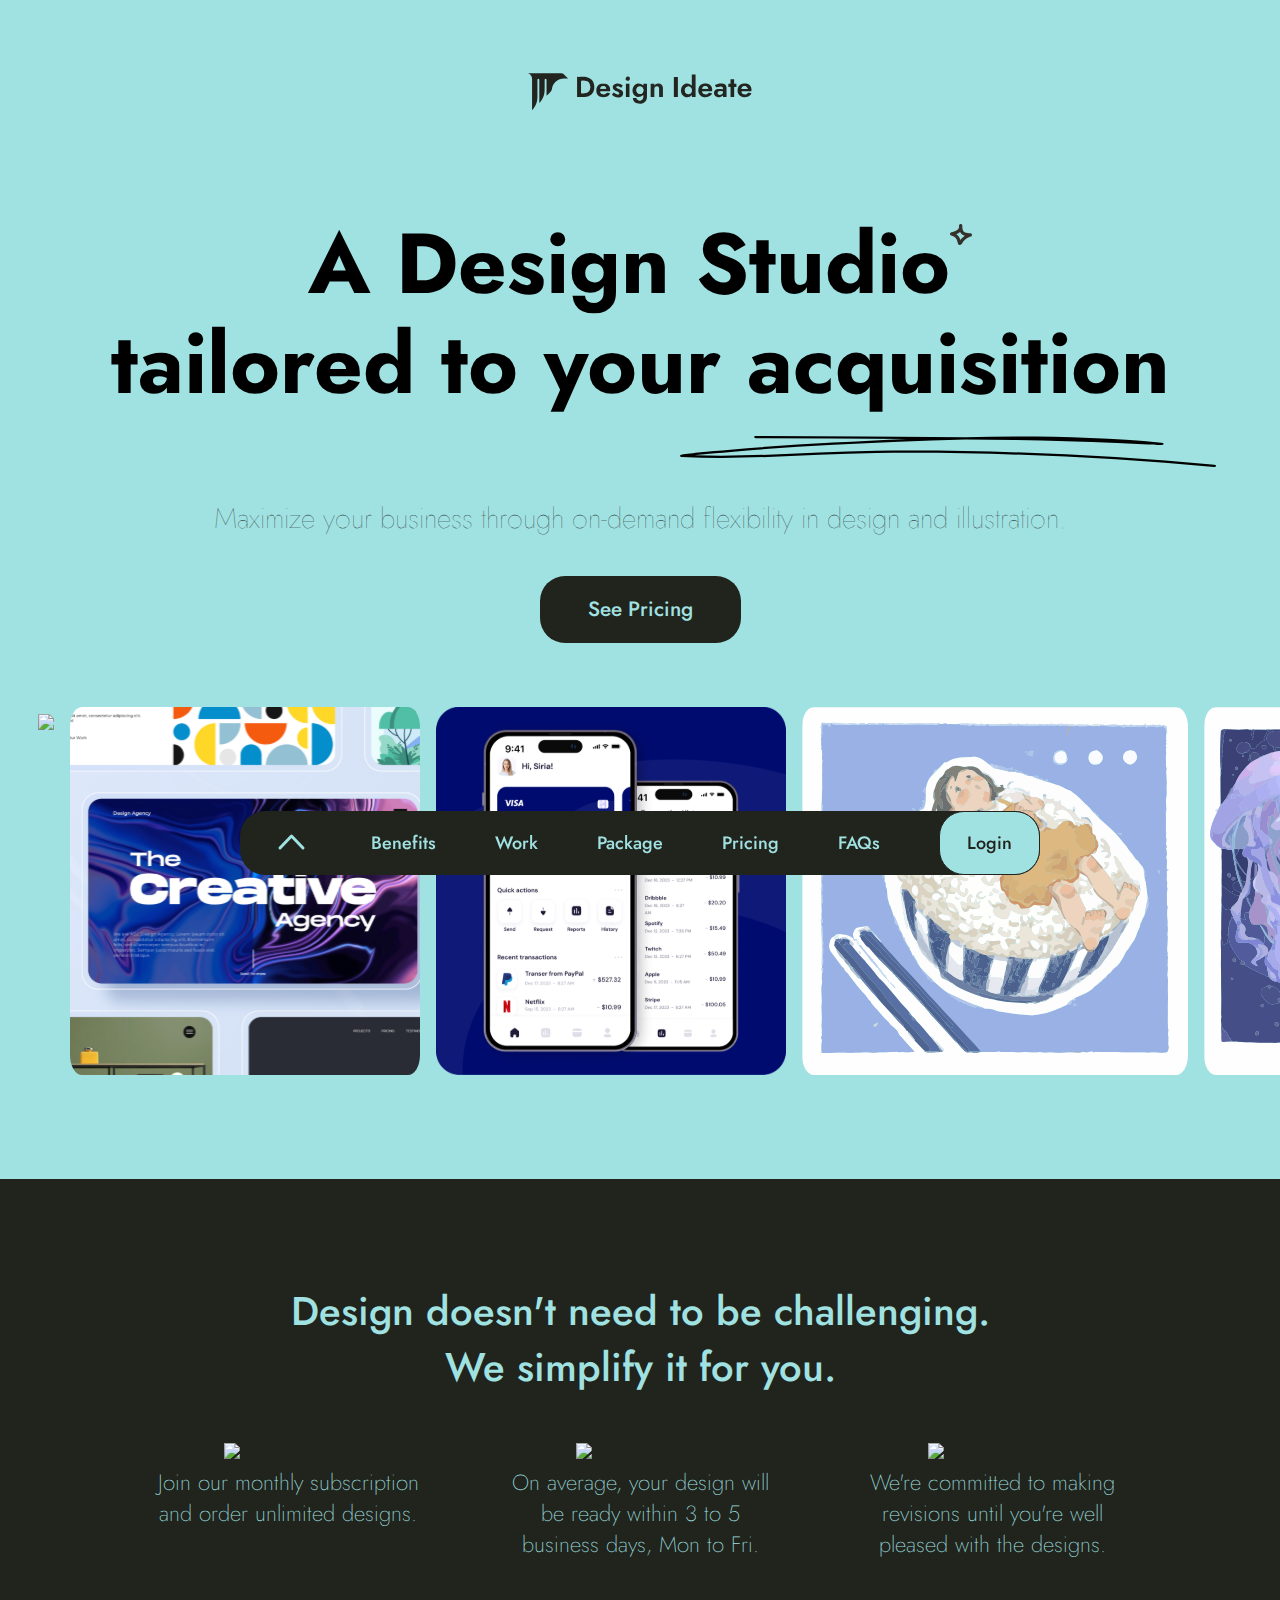
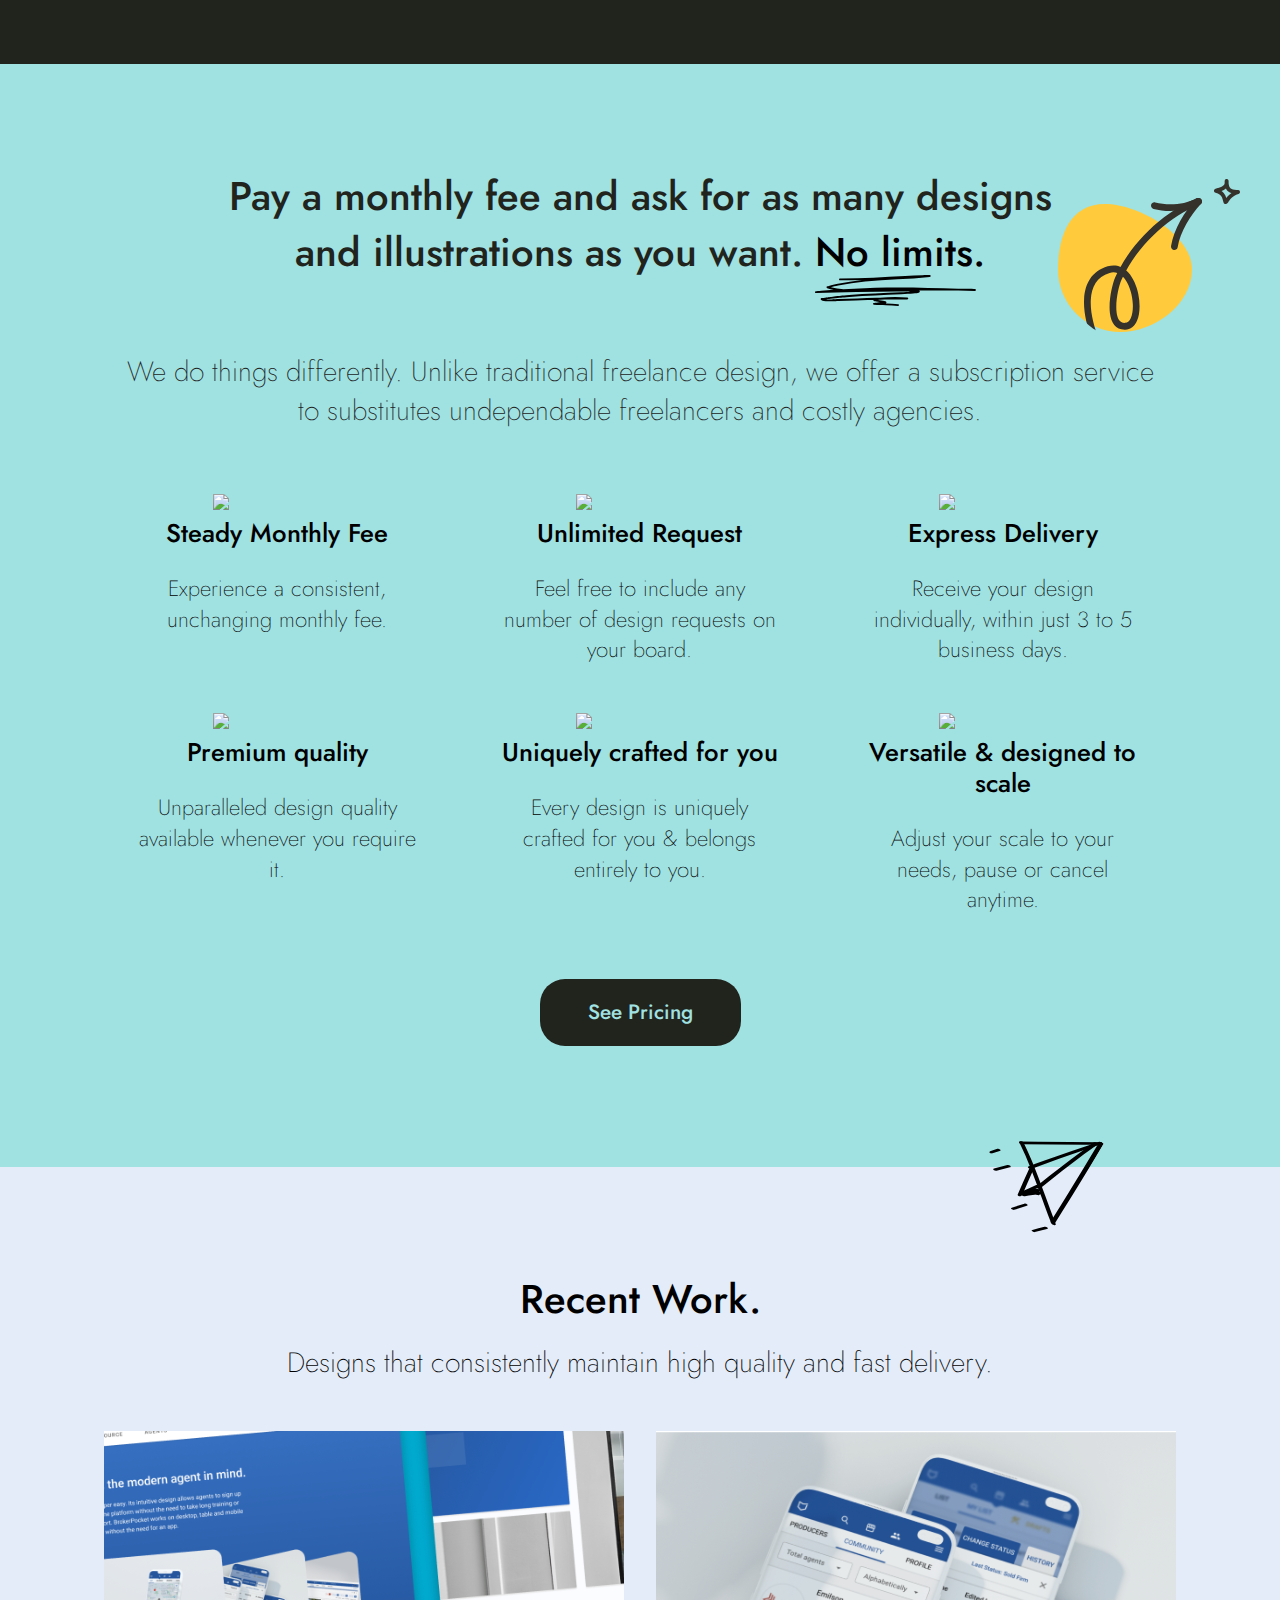
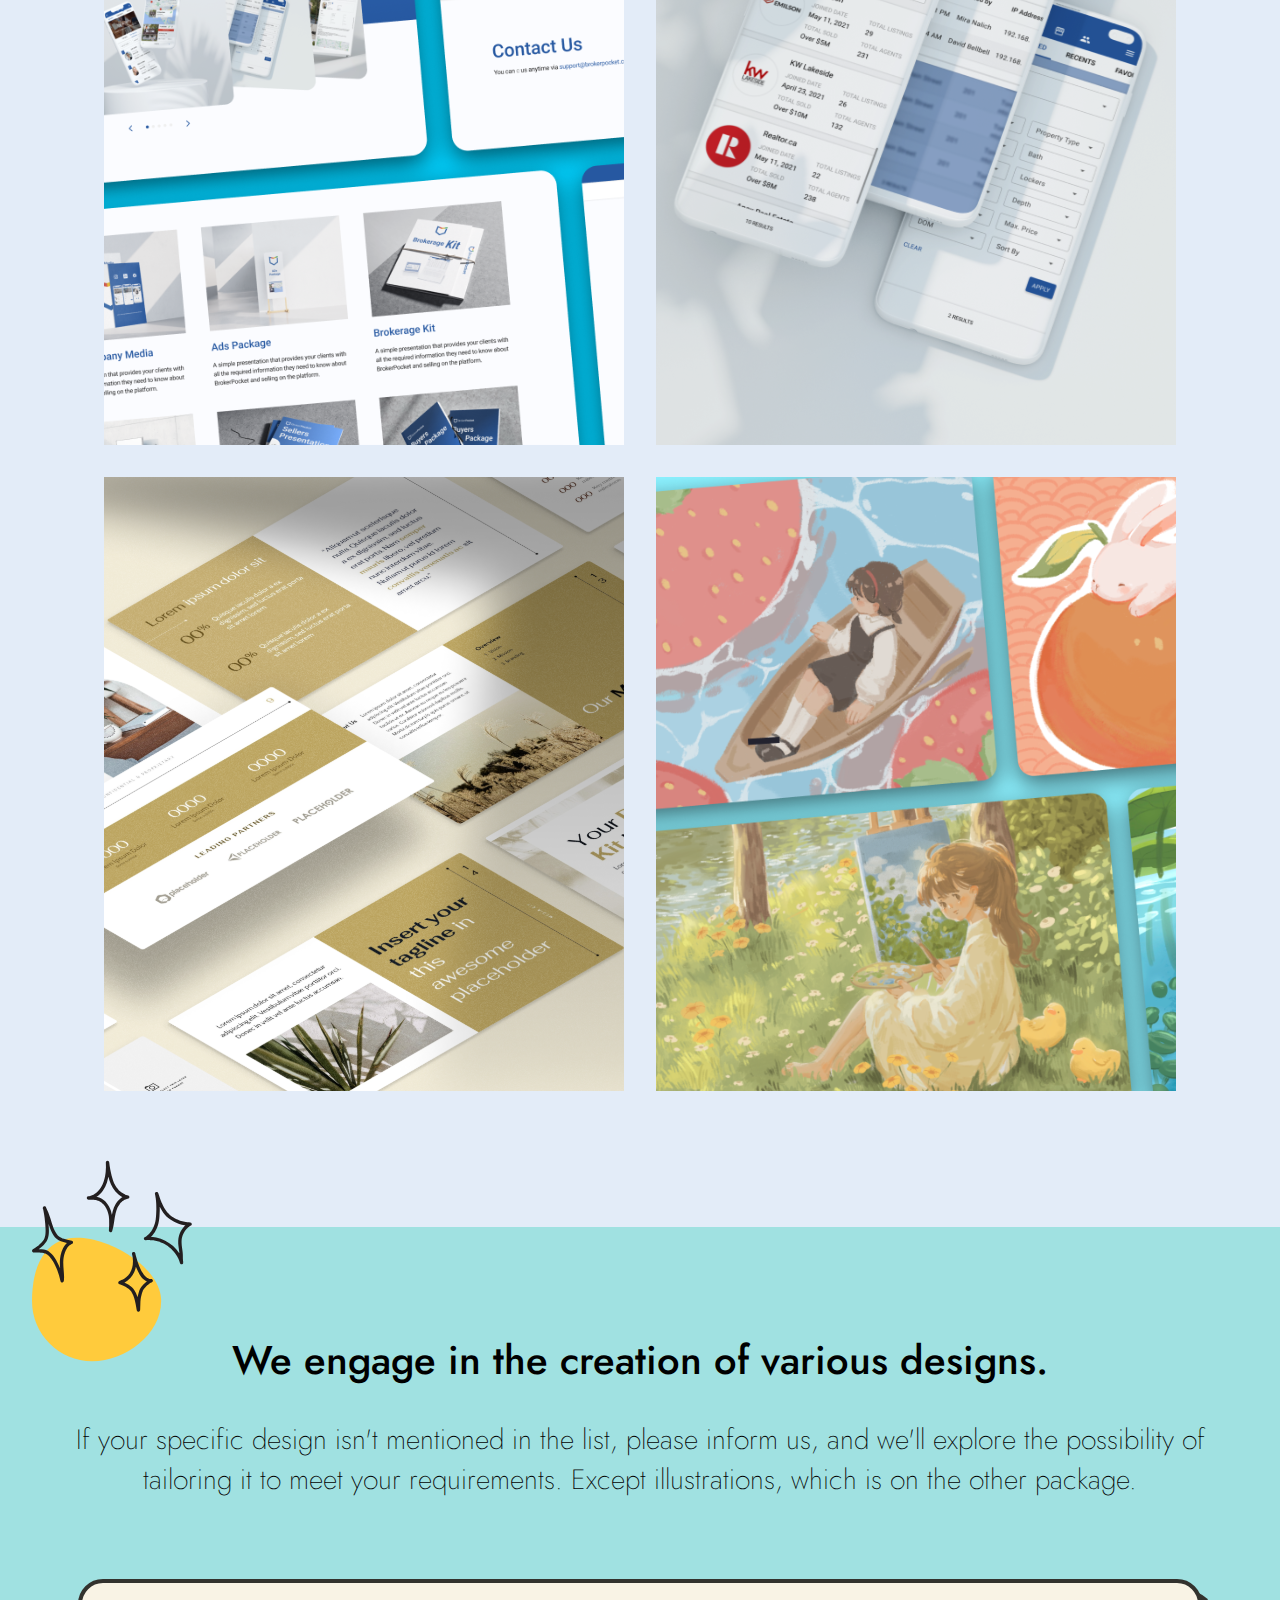
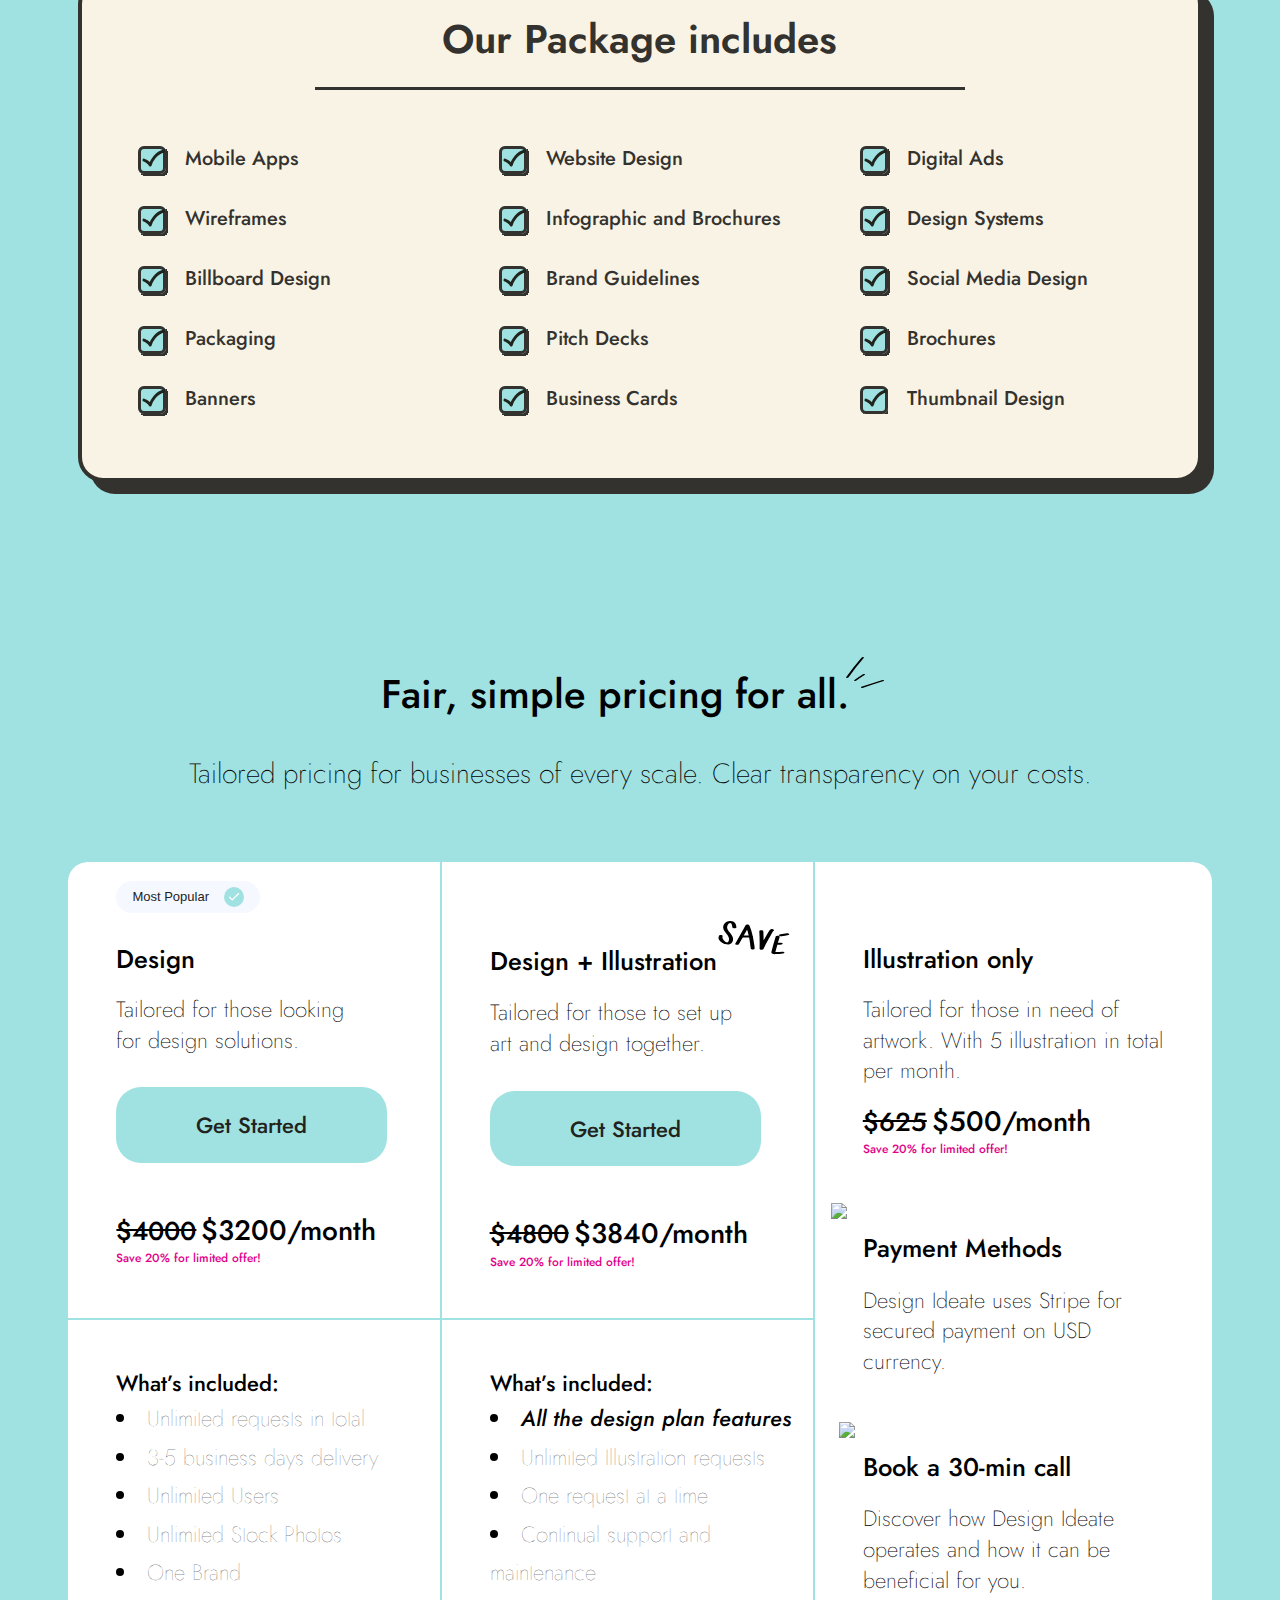
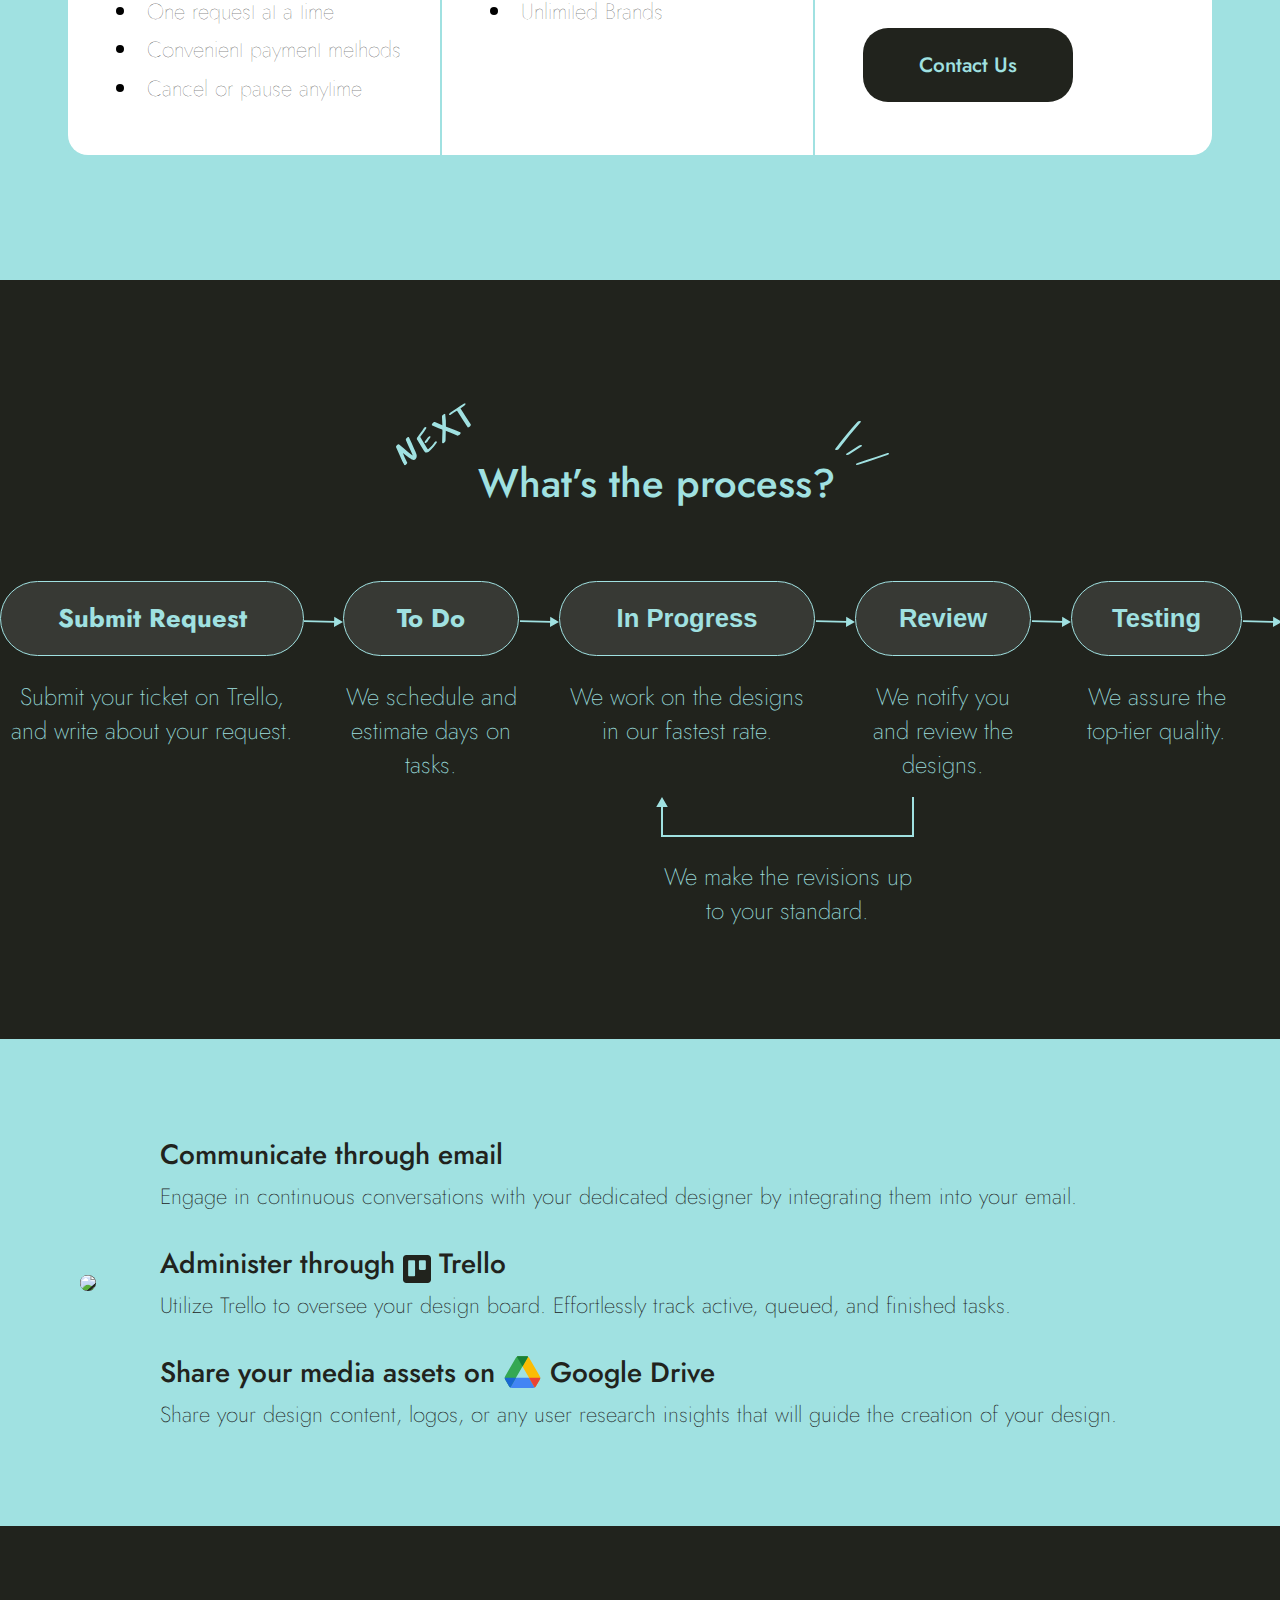
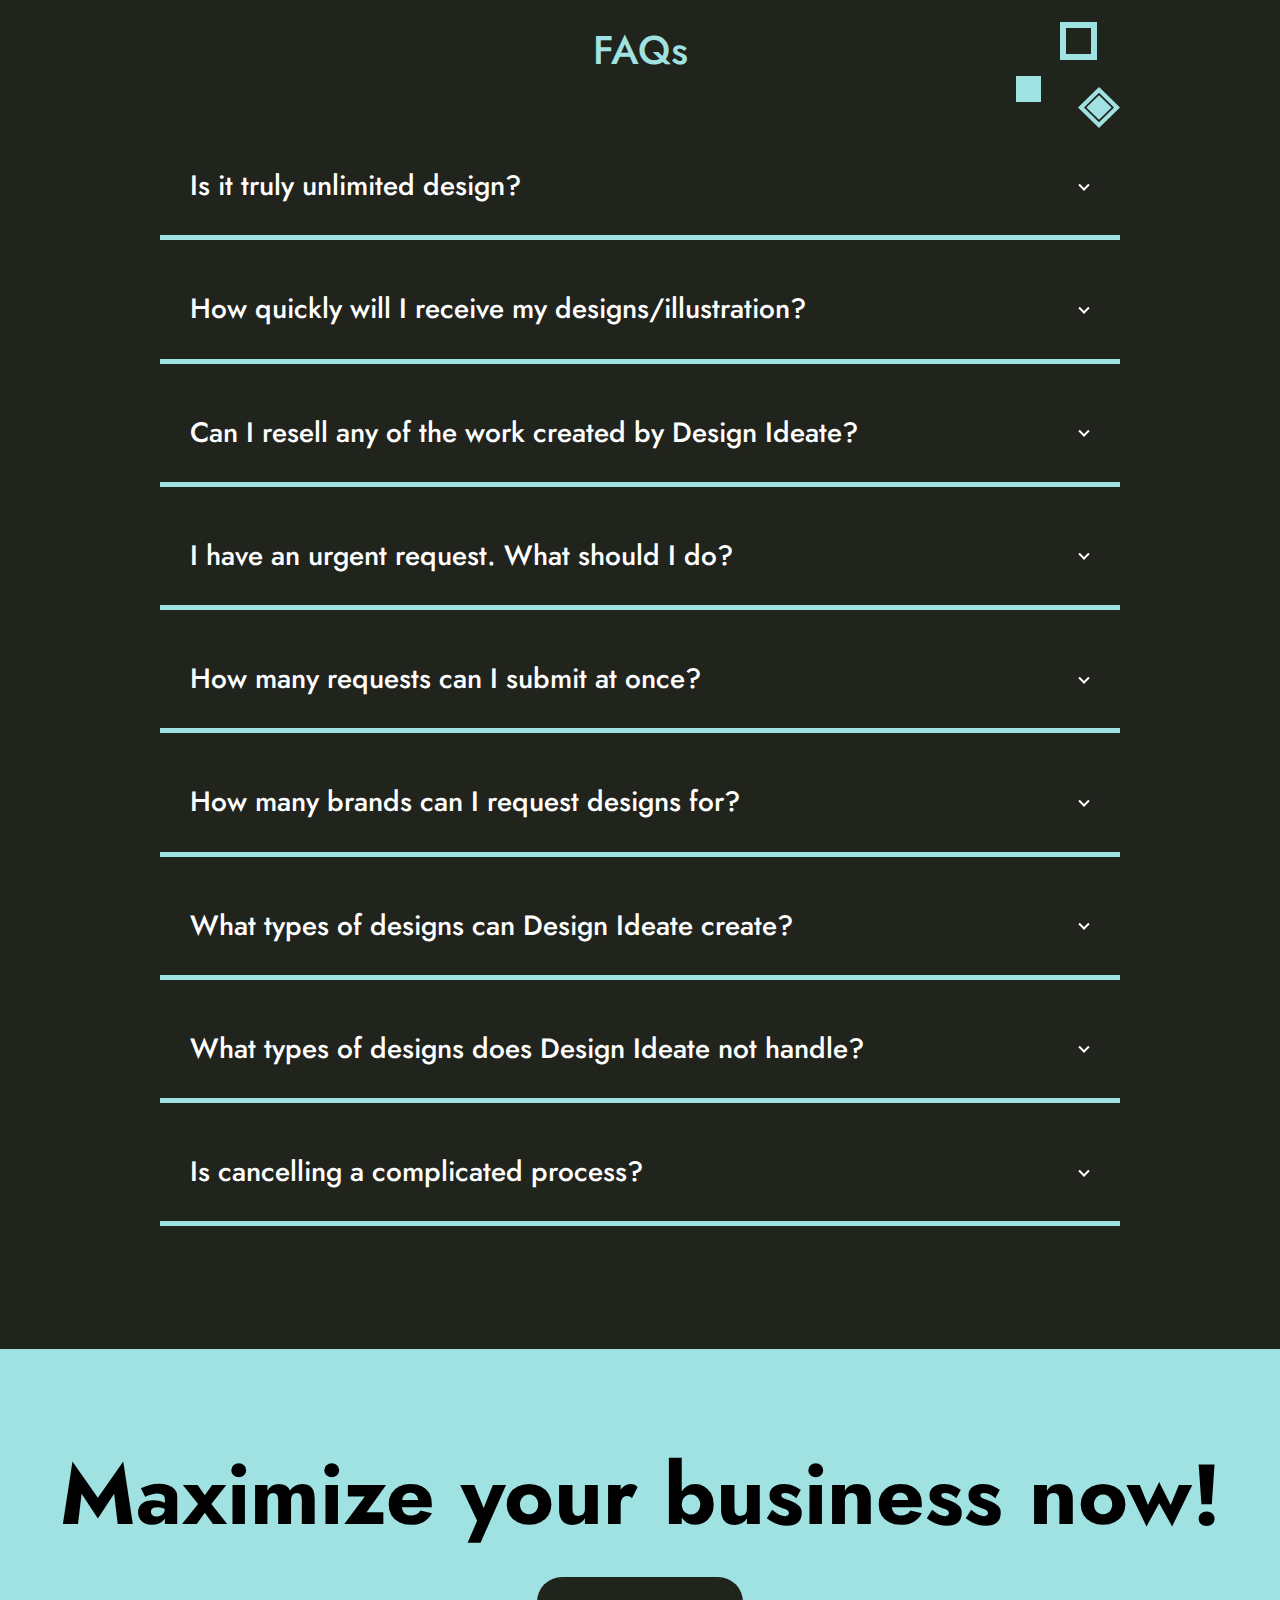
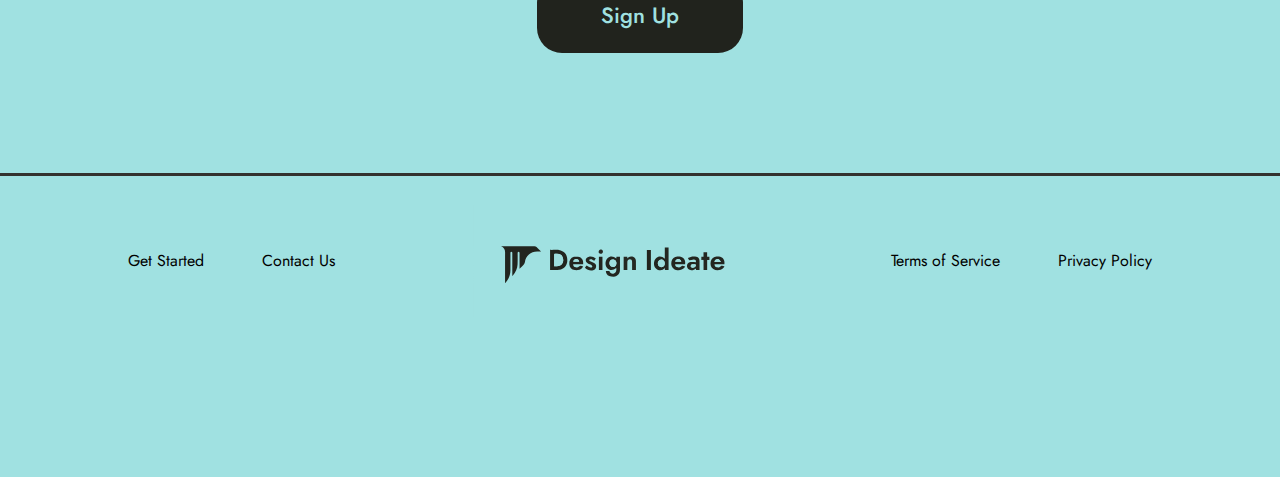
==== index.html @ 18b326af "desktop complete" ====
<!DOCTYPE html>
<html lang="en">

<head>
  <meta charset="UTF-8" />
  <meta http-equiv="X-UA-Compatible" content="IE=edge" />
  <meta name="viewport" content="width=device-width, initial-scale=1.0" />
  <script src="
https://cdn.jsdelivr.net/npm/@splidejs/splide@4.1.4/dist/js/splide.min.js
"></script>
  <script src="script.js"></script>
  <style>
    @import url('https://fonts.googleapis.com/css2?family=Jost:wght@400..700&display=swap');
  </style>
  <link href="
https://cdn.jsdelivr.net/npm/@splidejs/splide@4.1.4/dist/css/splide.min.css
" rel="stylesheet">
  <link rel="stylesheet" href="./style.css" />
  <title>Design Ideate</title>
</head>

<body>
  <div class="container">
    <div class="nav">
      <a href="#">
        <svg class="arrows" width="40" height="40" viewBox="0 0 40 40" fill="none" xmlns="http://www.w3.org/2000/svg">
          <path d="M8 25L19.5 13L31 25" stroke="#A0E1E1" stroke-width="3" stroke-linecap="round"
            stroke-linejoin="round" />
        </svg>
      </a>
      <a href="#difference" class="benefits2">Benefits</a>
      <a href="#work" class="work">Work</a>
      <a href="#package" class="package">Package</a>
      <a href="#pricing" class="pricing4">Pricing</a>
      <a href="#faq" class="fa-qs3">FAQs</a>
      <a class="login login-button">Login</a>
    </div>
    <header>
      <div class="header-title">
        <img alt="design ideate logo" class="black-transparent-logo-1" src="assets/logo.svg" />
        <button title="Expand menu" onclick="toggle('navbar')">
          <svg class="mobile-menu" xmlns="http://www.w3.org/2000/svg" width="16" height="12" viewBox="0 0 16 12"
            fill="none">
            <line x1="1" y1="1" x2="15" y2="1" stroke="black" stroke-width="2" stroke-linecap="round" />
            <line x1="1" y1="6" x2="15" y2="6" stroke="black" stroke-width="2" stroke-linecap="round" />
            <line x1="1" y1="11" x2="15" y2="11" stroke="black" stroke-width="2" stroke-linecap="round" />
          </svg></button>
      </div>
      <ul id="navbar" class="hidden">
        <a href="#difference" onclick="toggle('navbar')" class="benefits2">Benefits</a>
        <a href="#work" onclick="toggle('navbar')" class="work">Work</a>
        <a href="#package" onclick="toggle('navbar')" class="package">Package</a>
        <a href="#pricing" onclick="toggle('navbar')" class="pricing4">Pricing</a>
        <a href="#faq" onclick="toggle('navbar')" class="fa-qs3">FAQs</a>
        <a class="login login-button" onclick="toggle('navbar')">Login</a>
      </ul>
    </header>
    <div id="top" class="frame">
      <h1 class="a-design-studio"> A Design Studio<svg class="star" width="22" height="21" viewBox="0 0 22 21"
          fill="none" xmlns="http://www.w3.org/2000/svg">
          <path fill-rule="evenodd" clip-rule="evenodd"
            d="M9.03255 3.25904C9.00523 2.67943 9.0107 2.11517 9.03802 1.58546C9.13092 -0.00750512 10.6063 -0.00201676 10.721 0.000176652C10.9614 0.00566018 12.0325 0.0736487 12.2893 1.31567C12.3057 1.3897 12.344 1.92598 12.3549 2.13271C12.3768 2.57359 12.3877 3.0068 12.3276 3.44164C12.3822 4.17918 12.5024 4.9381 12.7319 5.65206C13.0652 6.70599 13.6062 7.67877 14.5843 8.19696C16.3329 9.12916 18.6334 9.09132 20.5568 9.32821C21.3601 9.42691 21.9721 10.0992 21.9994 10.9107C22.0212 11.7229 21.453 12.4313 20.6552 12.5788C18.2509 13.0252 15.4859 15.2192 13.7264 16.986C13.1854 17.5288 12.5789 18.8218 11.9013 19.6499C11.3549 20.3134 10.7483 20.7581 10.1746 20.9347C9.95054 21.0032 8.71017 21.2533 8.1528 19.9646C7.9998 19.6027 7.45884 17.7076 7.40966 17.4916C7.11459 16.2534 6.69387 15.1473 5.86875 14.1625C5.15292 13.3087 4.28406 12.563 3.24038 12.1495C2.81962 11.9828 2.38248 11.8561 1.94534 11.7256C1.79233 11.707 1.36067 11.6521 1.20766 11.6C0.896197 11.4958 0.666674 11.3325 0.502744 11.1696C0.191278 10.8614 0.0327936 10.4935 0.00547193 10.0745C-0.0163854 9.79816 0.0218729 9.47023 0.218589 9.10668C0.366126 8.8484 0.699439 8.45961 1.30051 8.20737C1.92891 7.94361 3.27863 7.69301 3.51906 7.62776C5.19115 7.17591 6.83047 6.48885 8.11458 5.29782C8.75391 4.70231 8.90141 4.06018 9.03255 3.25904ZM10.1036 7.92225C10.7484 9.26352 11.7101 10.3926 13.0488 11.1038C13.6007 11.3994 14.2018 11.6236 14.8247 11.798C13.5406 12.6951 12.3494 13.715 11.4041 14.6604C11.098 14.968 10.7648 15.4659 10.4096 16.0126C9.99428 14.5529 9.3823 13.2418 8.37686 12.042C7.78125 11.3346 7.1091 10.6881 6.36049 10.1491C7.71564 9.61061 8.99981 8.89009 10.1036 7.92225Z"
            fill="#35312B" />
        </svg><br /><span>tailored to your <span class="underline-text">acquisition <div class="underline-02">
              <div class="underline"> <svg class="group" width="536" height="31" viewBox="0 0 536 31" fill="none"
                  xmlns="http://www.w3.org/2000/svg">
                  <path fill-rule="evenodd" clip-rule="evenodd"
                    d="M227.645 2.96888C202.464 3.98629 177.578 5.23729 153.31 6.60496C118.956 8.5397 84.6161 10.5412 50.4827 13.7102C39.7382 14.7109 28.8271 15.3446 18.1499 16.5956C11.4474 17.3795 2.56 18.4968 1.39364 18.7303C0.783588 18.8637 0.517444 19.0641 0.431445 19.1308C-0.173232 19.5978 -0.0629009 20.0479 0.278406 20.3982C0.415466 20.5483 0.762051 20.9154 1.72416 20.9654C66.0672 24.3846 131.862 17.713 196.283 17.0125C308 15.8117 423.104 20.5818 533.934 30.9894C534.902 31.0728 535.842 30.6557 535.977 30.0386C536.138 29.4382 535.44 28.8544 534.472 28.771C423.453 18.3467 308.161 13.5599 196.229 14.7774C136.191 15.4279 74.9681 21.2823 14.847 19.2808C16.2283 19.114 17.5829 18.9472 18.8191 18.7971C29.4534 17.5462 40.3188 16.9291 51.0202 15.9284C85.081 12.7594 119.351 10.7579 153.66 8.83986C196.229 6.43811 240.652 4.36992 285.425 3.40255C301.443 3.55266 317.406 3.70283 333.37 3.8863C367.903 4.28659 402.599 5.45412 437.052 7.02193C447.425 7.50561 457.799 8.00594 468.172 8.43959C471.612 8.58969 480.481 9.02327 481.717 8.98991C483.249 8.95656 483.545 8.15605 483.571 8.02262C483.652 7.7224 483.598 7.3054 482.846 6.95515C482.765 6.90511 482.281 6.73821 481.206 6.63814C418.562 0.733836 351.671 -0.25006 285.479 1.16764C215.659 0.550524 145.57 0.28354 75.9276 0C74.9305 0 74.1162 0.500438 74.1081 1.11755C74.1028 1.73467 74.9062 2.23513 75.9033 2.25181C126.331 2.45195 177.013 2.65198 227.645 2.96888Z"
                    fill="black" />
                </svg> </div>
            </div></span></span> </h1>
      <div class="maximize-your-business-through-on-demand-flexibility-in-design">Maximize your business through
        on-demand flexibility in design and illustration.</div>
      <div class="rectangle-1 button-shape" id="see-pricing">
        <a href="#pricing" class="see-pricing button">See Pricing</a>
      </div>
      <section id="top-slider" class="splide" aria-label="Splide Basic HTML Example">
        <div class="splide__track">
          <ul class="splide__list" id="top-slider">
            <li class="splide__slide"><img src="assets/1.svg" /></li>
            <li class="splide__slide"><img src="assets/2.svg" /></li>
            <li class="splide__slide"><img src="assets/3.svg" /></li>
            <li class="splide__slide"><img src="assets/4.svg" /></li>
            <li class="splide__slide"><img src="assets/5.svg" /> </li>
          </ul>
        </div>
      </section>
    </div>
    <div id="benefits" class="frame">
      <h2 class="design-doesn-t-need-to-be-challenging-we-simplify-it-for-you"> Design doesn&#039;t need to be
        challenging.<br />We simplify it for you. </h2>
      <div class="intro-grid">
        <div class="join-our-monthly-subscription-and-order-unlimited-designs"> <img
            class="wired-outline-177-envelope-mail-send-1"
            src="assets/wired-outline-177-envelope-mail-send-1.gif" />Join our
          monthly subscription and order unlimited designs. </div>
        <div class="on-average-your-design-will-be-ready-within-3-to-5-business-days-mon-to-fri"> <img
            class="wired-outline-981-consultation-1" src="assets/wired-outline-981-consultation-1.gif" />On average,
          your
          design will be ready within 3 to 5 business days, Mon to Fri. </div>
        <div class="we-re-committed-to-making-revisions-until-you-re-well-pleased-with-the-designs"> <img
            class="wired-outline-212-arrow-1-rounded-1" src="assets/wired-outline-212-arrow-1-rounded-1.gif" />
          We&#039;re
          committed to making revisions until you&#039;re well pleased with the designs. </div>
      </div>
    </div>
    <div id="difference" class="frame">
      <div class="frame3-title">
        <h2 class="pay-a-monthly-fee-and-ask-for-as-many-designs-as-you-want-no-limits">Pay a monthly fee and ask for as
          many designs and illustrations as you want. <span class="underline-text"> No limits. <div
              class="underline-09"> <svg class="group11" width="161" height="31" viewBox="0 0 161 31" fill="none"
                xmlns="http://www.w3.org/2000/svg">
                <path fill-rule="evenodd" clip-rule="evenodd"
                  d="M46.9557 4.94313C38.866 5.89818 30.8561 7.1352 22.8576 8.75578C19.0996 9.51531 17.2643 9.944 13.8445 10.8765C13.4987 10.9705 12.7274 11.0908 12.355 11.2073C12.07 11.2976 11.8876 11.4254 11.7926 11.5157C11.4393 11.8578 11.4241 12.2301 11.5571 12.5685C11.6179 12.7302 11.766 13.031 12.2524 13.1851C14.3575 13.8657 16.4967 14.4109 18.655 14.8433C14.4601 15.0952 10.4133 15.3245 6.14996 15.6818C4.06009 15.8585 1.189 16.1368 0.840556 16.1894C-0.035291 16.3172 -0.00413583 17.1896 0.00156382 17.2385C0.00954334 17.3024 0.120878 18.0807 0.976206 18.0657C27.9607 17.6558 54.9011 16.6294 81.9022 16.5993C82.0086 16.5993 89.2472 16.6218 95.3686 16.776C92.8266 16.9489 89.7032 17.1256 85.9908 17.3212C68.7094 18.2311 51.3976 18.6786 34.1429 20.0811C25.7758 20.7616 25.9772 20.7616 17.7317 21.7091C13.0732 22.243 13.2783 22.1528 8.51837 22.9274C8.0985 22.995 7.23519 22.9237 6.78187 22.9913C6.45319 23.044 6.21532 23.1643 6.07359 23.2771C5.83915 23.4689 5.72174 23.7019 5.69021 23.9651C5.66323 24.1907 5.68983 24.5029 5.98203 24.8375C6.29171 25.1947 6.80201 25.5105 7.49737 25.7399C8.29988 26.0031 9.39117 26.1723 10.6375 26.2626C15.163 26.5935 21.881 25.9279 23.4351 25.9129C35.0434 25.7888 46.6327 25.0518 58.241 24.7661C58.2372 24.83 58.2372 24.8902 58.2448 24.9503C58.2714 25.1947 58.3817 25.4767 58.6856 25.7211C59.001 25.9693 59.9281 26.2738 61.1707 26.5069C62.3258 26.725 63.7925 26.9356 65.168 27.1349C63.4695 27.2853 61.7026 27.4695 60.5703 27.6651C60.0801 27.7515 58.8034 27.8831 58.6286 27.9508C58.0511 28.1764 58.0093 28.6426 58.0131 28.8494C58.0131 28.966 58.0586 29.7105 58.982 29.8007C66.9311 30.5828 75.0246 30.0302 82.932 30.9927C83.4525 31.0567 83.9275 30.6919 83.9921 30.1767C84.0567 29.6616 83.6881 29.1916 83.1675 29.1277C79.0714 28.6276 74.9258 28.5337 70.7727 28.4509C71.2249 28.2178 71.3769 27.8605 71.4111 27.6199C71.4491 27.3304 71.4034 26.9356 70.9475 26.5934C70.7233 26.4242 70.1913 26.1873 69.2376 25.9392C67.9798 25.612 65.2402 25.2699 62.9604 24.9089C63.7089 24.8149 64.4575 24.7285 65.2098 24.6495C70.8525 24.5931 77.5553 24.5781 82.7344 24.5593C86.9331 24.548 91.2421 24.4991 92.1692 24.4314C92.4922 24.4088 92.6746 24.3262 92.724 24.3036C92.9254 24.1983 93.0317 24.0629 93.0963 23.9576C93.2901 23.6418 93.2939 23.326 93.1154 23.0064C93.085 22.9538 92.8836 22.5664 92.2414 22.5063C83.2549 21.7016 74.0899 21.8219 65.0996 22.7732C63.7887 22.7845 62.5386 22.8033 61.3797 22.8221C48.7188 23.0326 36.077 23.8975 23.4161 24.0329C21.9228 24.0479 15.6076 24.6796 11.1505 24.4127C13.6507 24.0254 14.2625 23.999 17.9521 23.5778C26.1634 22.6341 25.962 22.6304 34.2987 21.9536C51.5344 20.5548 68.831 20.1074 86.0896 19.1974C96.2122 18.6635 102.052 18.2386 103.686 17.716C104.427 17.4791 104.701 17.0542 104.773 16.7948C104.864 16.4865 104.83 16.1593 104.579 15.836C104.511 15.7495 104.393 15.6254 104.188 15.5276C105.442 15.5201 106.696 15.5163 107.95 15.5126C119.03 15.4825 130.118 15.396 141.194 15.4937C141.87 15.4975 142.547 15.5051 143.227 15.5163C148.733 15.663 154.246 15.7983 159.756 15.8999L159.79 15.9036C162.001 15.9262 160.66 14.0462 159.851 14.0236C159.767 14.0198 159.19 14.0085 158.969 14.001C157.396 13.9559 155.823 13.8807 154.25 13.8431C150.587 13.7566 146.913 13.6777 143.246 13.6363C115.587 12.8918 87.9173 11.8165 60.2511 12.7339C49.6308 13.0874 39.0142 13.6138 28.4052 14.2492C24.1647 13.9334 19.9659 13.3431 15.8698 12.279C18.3548 11.6247 20.1293 11.2262 23.2414 10.5983C32.148 8.79343 41.0737 7.46982 50.1095 6.47341C71.5896 4.11586 93.275 4.4355 114.728 1.90875C115.112 1.86363 115.283 1.75836 115.314 1.7358C115.754 1.4538 115.773 1.0815 115.743 0.833339C115.732 0.728058 115.614 0.0512643 114.827 0.00238369C114.55 -0.0164165 112.566 0.0813556 111.799 0.107676C110.324 0.160317 108.846 0.235495 107.372 0.273096C101.596 0.423498 95.9462 0.679217 90.1705 0.968741C68.5194 2.04787 46.7239 3.5068 25.0272 3.43912C24.5029 3.43912 24.0773 3.86024 24.0735 4.37913C24.0735 4.89425 24.499 5.31914 25.0196 5.31914C32.3266 5.3417 39.6412 5.19506 46.9557 4.94313Z"
                  fill="black" />
              </svg> </div> </span> </h2>
        <div class="round-star"> <svg width="182" height="171" viewBox="0 0 182 171" fill="none"
            xmlns="http://www.w3.org/2000/svg">
            <path
              d="M134 101.553C134 136.041 96.9051 164 62.4274 164C27.9497 164 0 136.041 0 101.553C0 67.0643 12.3508 36 46.8285 36C81.3062 36 134 67.0643 134 101.553Z"
              fill="#FFCB3C" />
            <mask id="mask0_179_3042" style="mask-type:alpha" maskUnits="userSpaceOnUse" x="8" y="0" width="153"
              height="171">
              <path
                d="M130.655 108.706C130.655 143.11 103.198 171 69.3276 171C35.4573 171 8 143.11 8 108.706C8 74.3013 115.804 2.71298e-06 149.674 2.71298e-06C183.544 2.71298e-06 130.655 74.3013 130.655 108.706Z"
                fill="#FFCB3C" />
            </mask>
            <g mask="url(#mask0_179_3042)">
              <path fill-rule="evenodd" clip-rule="evenodd"
                d="M62.5135 98.8766C58.7211 97.2651 54.4365 96.9442 49.7137 98.3441C33.5868 103.124 26.983 115.853 26.0998 131.016C24.8626 152.328 35.36 178.564 44.7617 191.6C45.8607 193.123 47.9709 193.454 49.4744 192.344C50.9745 191.231 51.3048 189.094 50.2059 187.571C41.4884 175.484 31.6822 151.181 32.8317 131.419C33.5396 119.195 38.6097 108.751 51.6083 104.896C54.4197 104.063 56.9782 104.179 59.2806 104.999C58.5322 106.518 57.8175 108.041 57.14 109.564C54.433 115.662 50.3879 132.593 51.8981 145.042C53.0948 154.892 57.6894 161.956 67.1687 161.697C72.596 161.55 76.6009 158.228 79.0044 152.782C81.9675 146.066 82.3721 135.792 80.2888 125.942C78.5595 117.751 75.1277 109.891 70.3139 104.606C69.6397 103.865 68.9385 103.172 68.2138 102.53C84.017 74.1535 112.539 47.8221 141.823 36.606C143.563 35.9402 144.439 33.9701 143.782 32.2049C143.124 30.4431 141.176 29.5554 139.436 30.2212C108.892 41.9187 79.1191 69.2982 62.5135 98.8766ZM64.944 108.802C64.3709 109.987 63.8179 111.175 63.2921 112.363C60.8616 117.836 57.2345 133.034 58.5896 144.209C59.3076 150.122 61.2999 155.025 66.9901 154.872C69.7813 154.797 71.6151 152.796 72.8489 149.996C74.4872 146.285 75.0705 141.252 74.8109 135.895C74.403 127.584 71.9253 118.489 67.5633 112.056C66.7576 110.868 65.8845 109.772 64.944 108.802Z"
                fill="#35312B" />
              <path fill-rule="evenodd" clip-rule="evenodd"
                d="M119.668 79.1709C122.288 63.674 132.306 47.1857 143.07 35.7598C144.35 34.4005 144.303 32.2441 142.963 30.9428C141.623 29.6449 139.494 29.6926 138.214 31.0518C126.583 43.401 115.876 61.2757 113.048 78.0194C112.736 79.8726 113.966 81.6339 115.793 81.9507C117.62 82.2675 119.356 81.0241 119.668 79.1709Z"
                fill="#35312B" />
              <path fill-rule="evenodd" clip-rule="evenodd"
                d="M137.94 30.4445C126.793 36.8198 109.695 37.6535 97.2321 34.4201C95.4222 33.9524 93.5751 35.0438 93.1083 36.8537C92.6414 38.6636 93.7274 40.5142 95.5373 40.9853C109.55 44.6152 128.762 43.5002 141.295 36.3318C142.916 35.4065 143.481 33.3322 142.554 31.7087C141.627 30.0852 139.56 29.5192 137.94 30.4445Z"
                fill="#35312B" />
            </g>
            <path fill-rule="evenodd" clip-rule="evenodd"
              d="M166.675 14.8798C166.643 14.1898 166.649 13.5181 166.681 12.8875C166.791 10.9911 168.535 10.9976 168.67 11.0002C168.954 11.0067 170.22 11.0877 170.524 12.5663C170.543 12.6544 170.588 13.2928 170.601 13.5389C170.627 14.0638 170.64 14.5795 170.569 15.0972C170.634 15.9752 170.776 16.8787 171.047 17.7286C171.441 18.9833 172.08 20.1414 173.236 20.7583C175.303 21.868 178.021 21.823 180.294 22.105C181.244 22.2225 181.967 23.0228 181.999 23.989C182.025 24.9558 181.354 25.7992 180.411 25.9748C177.569 26.5062 174.302 29.1181 172.222 31.2214C171.583 31.8677 170.866 33.407 170.065 34.3927C169.419 35.1826 168.703 35.712 168.025 35.9222C167.76 36.0038 166.294 36.3015 165.635 34.7674C165.454 34.3366 164.815 32.0805 164.757 31.8233C164.408 30.3493 163.911 29.0325 162.936 27.8601C162.09 26.8437 161.063 25.9559 159.83 25.4637C159.332 25.2652 158.816 25.1144 158.299 24.9591C158.118 24.9369 157.608 24.8716 157.427 24.8096C157.059 24.6855 156.788 24.491 156.594 24.2971C156.226 23.9303 156.039 23.4922 156.006 22.9935C155.981 22.6645 156.026 22.2741 156.258 21.8413C156.433 21.5338 156.827 21.071 157.537 20.7707C158.28 20.4567 159.875 20.1583 160.159 20.0807C162.135 19.5428 164.072 18.7248 165.59 17.3069C166.346 16.598 166.52 15.8335 166.675 14.8798ZM167.941 20.4312C168.703 22.028 169.839 23.3721 171.421 24.2188C172.074 24.5707 172.784 24.8377 173.52 25.0452C172.003 26.1132 170.595 27.3274 169.478 28.4528C169.116 28.8191 168.722 29.4118 168.302 30.0627C167.811 28.3249 167.088 26.7641 165.9 25.3357C165.196 24.4936 164.402 23.724 163.517 23.0823C165.118 22.4412 166.636 21.5834 167.941 20.4312Z"
              fill="#35312B" />
          </svg>
        </div>
      </div>
      <div
        class="we-do-things-differently-unlike-traditional-freelance-design-we-offer-a-subscription-service-to-substitutes-undependable-freelancers-and-costly-agencies">
        We do things differently. Unlike traditional freelance design, we offer a subscription service to substitutes
        undependable freelancers and costly agencies. </div>
      <div class="intro-grid" id="benefits-grid">
        <div class="steady-monthly-fee"> <img class="wired-outline-453-savings-pig-1"
            src="assets/wired-outline-453-savings-pig.gif" />
          <h3>Steady Monthly Fee</h3>
          <div class="experience-a-consistent-unchanging-monthly-fee"> Experience a consistent, unchanging monthly fee.
          </div>
        </div>
        <div class="unlimited-request"> <img class="wired-outline-955-demand-1-1"
            src="assets/wired-outline-955-demand.gif" />
          <h3>Unlimited Request</h3>
          <div class="feel-free-to-include-any-number-of-design-requests-on-your-board"> Feel free to include any number
            of
            design requests on your board. </div>
        </div>
        <div class="express-delivery"> <img class="wired-outline-45-clock-time-1-1"
            src="assets/wired-outline-45-clock-time.gif" />
          <h3>Express Delivery</h3>
          <div class="receive-your-design-individually-typically-within-just-3-to-5-days"> Receive your design
            individually, within just 3 to 5 business days.</div>
        </div>
        <div class="premium-quality"> <img class="wired-outline-35-edit-1-1" src="assets/wired-outline-35-edit.gif" />
          <h3>Premium quality</h3>
          <div class="unparalleled-design-quality-available-whenever-you-require-it"> Unparalleled design quality
            available
            whenever you require it. </div>
        </div>
        <div class="uniquely-crafted-for-you"> <img class="wired-outline-1865-shooting-stars-1"
            src="assets/wired-outline-1865-shooting-stars.gif" />
          <h3>Uniquely crafted for you</h3>
          <div class="every-design-is-uniquely-crafted-for-you-belongs-entirely-to-you"> Every design is uniquely
            crafted
            for you &amp; belongs entirely to you. </div>
        </div>
        <div class="versatile-designed-to-scale"> <img class="wired-outline-751-share-1"
            src="assets/wired-outline-751-share.gif" />
          <h3>Versatile &amp; designed to scale</h3>
          <div class="adjust-your-scale-to-your-needs-pause-or-cancel-anytime"> Adjust your scale to your needs, pause
            or
            cancel anytime. </div>
        </div>
      </div>
      <div class="rectangle-17 button-shape">
        <a href="#pricing" class="see-pricing button">See Pricing</a>
      </div>
    </div>
    <div class="deco right">
      <svg xmlns="http://www.w3.org/2000/svg" width="139" height="145" viewBox="0 0 139 145" fill="none"
        id="paperplane">
        <g clip-path="url(#clip0_282_1987)">
          <path
            d="M56.8184 48.1938C77.5178 48.3697 98.2171 48.5457 118.917 48.7217C124.788 48.7679 130.667 48.8454 136.543 48.815C137.348 48.8174 138.262 48.3801 137.777 47.4791C137.292 46.5781 135.706 46.2568 134.778 46.2368C114.074 45.7939 93.3471 45.8265 72.6477 45.6505L54.989 45.4989C54.1483 45.4892 53.1961 45.9703 53.705 46.8984C54.2138 47.8265 55.8697 48.1879 56.844 48.1953L56.8184 48.1938Z"
            fill="black" />
          <path
            d="M133.529 46.5661C121.268 67.1642 108.802 87.644 96.1274 107.99C92.5112 113.804 88.8643 119.6 85.2173 125.397C84.2503 126.93 88.6598 128.443 89.4446 127.202C102.242 106.927 114.825 86.5284 127.209 66.0012C130.743 60.1398 134.263 54.2565 137.767 48.3773C138.698 46.8107 134.277 45.3172 133.539 46.572L133.529 46.5661Z"
            fill="black" />
          <path
            d="M53.894 46.5221C63.9236 66.9306 71.325 88.44 79.1136 109.739C81.2983 115.711 83.5242 121.68 85.8399 127.609C86.2083 128.558 87.4224 129.009 88.3676 129.121C88.8374 129.181 90.6453 129.133 90.2769 128.184C81.9502 106.85 74.8849 85.035 65.9802 63.9207C63.488 58.0215 60.8534 52.1848 58.0238 46.4328C57.3865 45.1438 52.958 44.6001 53.8997 46.5122L53.894 46.5221Z"
            fill="black" />
          <path
            d="M133.065 45.9034C114.722 51.9311 96.4725 58.2515 78.3283 64.8448C73.157 66.7227 67.994 68.6319 62.835 70.5567C61.8305 70.9308 62.7007 71.9501 63.2158 72.2872C64.0938 72.8605 65.3427 73.0646 66.3316 72.6947C84.4248 65.9395 102.613 59.4514 120.906 53.2617C126.116 51.4989 131.34 49.7574 136.568 48.0315C137.606 47.69 136.672 46.621 136.187 46.301C135.279 45.7107 134.088 45.5662 133.071 45.8935L133.065 45.9034Z"
            fill="black" />
          <path
            d="M127.792 46.6563C112.68 57.6484 97.7796 68.9611 83.1485 80.5876C78.9954 83.8818 74.8664 87.2031 70.7516 90.5458C69.9592 91.1844 71.4856 92.1185 71.9355 92.3255C72.7914 92.7008 74.0771 92.928 74.8696 92.2894C89.372 80.4961 104.114 68.9994 119.103 57.8306C123.356 54.6605 127.618 51.5216 131.91 48.3999C132.737 47.7941 131.137 46.8043 130.726 46.6203C129.825 46.2319 128.629 46.0563 127.792 46.6563Z"
            fill="black" />
          <path
            d="M70.1722 89.2018C65.1644 91.6541 60.0506 93.8342 54.9659 96.1233C54.0627 96.5255 54.7846 97.4173 55.3258 97.7561C56.1672 98.2815 57.3384 98.509 58.2852 98.1453C63.4857 96.1341 68.5528 93.716 73.5606 91.2637C74.4612 90.8205 73.7632 89.9557 73.1924 89.5997C72.3946 89.1128 71.0728 88.7586 70.1722 89.2018Z"
            fill="black" />
          <path
            d="M63.801 72.4972C59.9235 81.1772 55.7903 89.8036 52.22 98.6207C51.6648 99.9923 55.5337 101.017 56.2196 99.6137C60.3914 91.0499 64.0469 82.2148 67.9209 73.5194C68.517 72.1848 64.4773 70.9806 63.801 72.4972Z"
            fill="black" />
          <path
            d="M59.3834 100.23C61.9583 99.6893 64.5538 99.2521 67.1699 98.9184C69.786 98.5846 72.3277 98.4956 75.0129 98.2279C75.8131 98.1405 76.0651 97.449 75.5514 96.8777C74.9009 96.1491 73.7539 95.8399 72.8188 95.8363C70.0605 95.8133 67.2528 96.1542 64.5281 96.4906C61.8033 96.8271 59.2436 97.2719 56.6373 97.8205C56.3188 97.8852 55.8708 98.0581 55.7856 98.4144C55.7004 98.7707 55.9914 99.1479 56.2386 99.3691C57.0046 100.06 58.3751 100.446 59.3934 100.236L59.3834 100.23Z"
            fill="black" />
          <path
            d="M65.9394 96.0274C67.7092 95.6022 69.4831 95.1921 71.2584 94.7574C71.5454 94.6819 71.9298 94.5484 72.0179 94.2185C72.1059 93.8885 71.8466 93.5611 71.6243 93.3693C71.2456 93.0491 70.7776 92.8169 70.3026 92.7077C69.8277 92.5985 69.3074 92.5012 68.8296 92.6189C67.0461 93.0235 65.2666 93.4431 63.4872 93.8628C63.1907 93.9327 62.8007 94.0757 62.7127 94.4057C62.6246 94.7356 62.888 95.0781 63.1104 95.2699C63.4891 95.5901 63.9667 95.8278 64.4513 95.9425C64.9358 96.0573 65.4616 96.1451 65.9394 96.0274Z"
            fill="black" />
          <path
            d="M59.9555 96.5652L59.4986 96.5493C58.9908 96.5316 59.8286 96.5608 59.4224 96.5467L60.8864 98.8105C64.1287 97.68 67.4011 96.677 70.6944 95.7274C70.9922 95.6376 71.3923 95.483 71.4935 95.1282C71.5947 94.7735 71.3383 94.4326 71.1156 94.2352C70.4185 93.6261 69.2071 93.2573 68.2532 93.5191C64.9546 94.4105 61.6837 95.4558 58.4451 96.6022C58.1824 96.6984 57.7121 96.8401 57.646 97.2013C57.5903 97.4997 57.7129 97.7358 57.8983 97.953C58.5067 98.6486 59.5298 98.895 60.4325 98.879C60.7841 98.8754 61.1239 98.8925 61.4599 98.8937C62.0908 98.8998 63.1057 98.3978 62.5899 97.6317C62.018 96.8056 60.8851 96.5923 59.9458 96.5596L59.9555 96.5652Z"
            fill="black" />
          <path
            d="M69.1918 97.4549C70.7303 96.6131 72.2688 95.7712 73.7889 94.8911C74.0804 94.7134 74.297 94.4786 74.2384 94.1126C74.1799 93.7466 73.7421 93.3831 73.4385 93.2078C72.9527 92.9274 72.3988 92.7183 71.8336 92.6688C71.3734 92.6246 70.8529 92.6147 70.4265 92.8391C68.8636 93.653 67.3233 94.5214 65.7788 95.3736C65.4772 95.5455 65.2648 95.7966 65.3233 96.1625C65.3819 96.5285 65.8298 96.8979 66.1334 97.0731C66.6293 97.3594 67.1933 97.5744 67.7645 97.6135C68.2247 97.6577 68.7654 97.6793 69.1978 97.4445L69.1918 97.4549Z"
            fill="black" />
          <path
            d="M69.6586 94.6705C69.7796 95.6859 69.9006 96.7013 70.0475 97.7173C70.0873 97.8979 70.1752 98.0632 70.3138 98.1862C70.4472 98.3635 70.6152 98.5035 70.8117 98.6169C71.0474 98.753 71.2858 98.862 71.5427 98.9387C71.8131 99.0375 72.0923 99.0984 72.3802 99.1214L72.9133 99.1283C73.21 99.1134 73.4959 99.0492 73.7735 98.9087L74.0527 98.6974C74.2037 98.5266 74.2636 98.332 74.2228 98.1079C74.1276 97.0931 74.0066 96.0777 73.8892 95.0787C73.8457 94.8817 73.7615 94.7327 73.6229 94.6098C73.4895 94.4325 73.3117 94.2868 73.1152 94.1734C72.8794 94.0373 72.6313 93.9226 72.3743 93.8459C72.1039 93.7471 71.8248 93.6862 71.527 93.6575L70.9939 93.6507C70.6972 93.6656 70.4051 93.7405 70.1238 93.8646L69.8286 94.081C69.6715 94.2625 69.6115 94.4571 69.6524 94.6812L69.6586 94.6705Z"
            fill="black" />
          <path
            d="M31.8327 52.8585L24.6218 55.1522C24.3266 55.2461 23.9355 55.3961 23.8309 55.7532C23.7383 56.0893 23.9749 56.4486 24.1886 56.6277C24.5496 56.9474 25.0053 57.1688 25.4833 57.2638C25.9613 57.3589 26.4798 57.4495 26.9521 57.2908L34.1724 55.0025C34.4677 54.9086 34.8587 54.7587 34.9634 54.4016C35.056 54.0654 34.8193 53.7062 34.6056 53.5271C34.2446 53.2074 33.7889 52.986 33.3109 52.891C32.833 52.7959 32.3144 52.7053 31.8422 52.864L31.8327 52.8585Z"
            fill="black" />
          <path
            d="M41.8629 68.9944L28.5068 72.4724C28.207 72.5503 27.8111 72.6784 27.7143 73.032C27.6346 73.3559 27.8952 73.7177 28.1281 73.9183C28.8371 74.5257 30.1055 74.9542 31.0365 74.7123L44.4027 71.2401C44.7025 71.1622 45.1042 71.0242 45.1953 70.6805C45.2807 70.3467 45.0144 69.9948 44.7814 69.7943C44.0724 69.1868 42.794 68.7525 41.8572 69.0043L41.8629 68.9944Z"
            fill="black" />
          <path
            d="M58.8644 107.685C54.6706 109.003 50.4712 110.331 46.2872 111.654C45.9906 111.74 45.6021 111.85 45.5174 112.199C45.434 112.524 45.7017 112.871 45.9176 113.06C46.5809 113.623 47.8778 114.102 48.7633 113.829C52.9669 112.517 57.1663 111.189 61.3601 109.871C61.6622 109.776 62.0451 109.675 62.1451 109.322C62.2285 108.997 61.9664 108.641 61.7407 108.446C61.0677 107.877 59.761 107.393 58.8755 107.665L58.8644 107.685Z"
            fill="black" />
          <path
            d="M78.965 130.857C74.9478 131.878 70.9404 132.905 66.9232 133.925C66.6304 134.005 66.2282 134.14 66.1359 134.479C66.0437 134.819 66.3092 135.169 66.5397 135.354C67.2434 135.957 68.4604 136.345 69.3988 136.114C73.4257 135.099 77.4429 134.078 81.4601 133.058C81.7626 132.983 82.1608 132.833 82.2531 132.494C82.3453 132.154 82.0798 131.804 81.855 131.609C81.1415 131.001 79.9147 130.607 78.9707 130.848L78.965 130.857Z"
            fill="black" />
        </g>
        <defs>
          <clipPath id="clip0_282_1987">
            <rect width="95" height="112" fill="white" transform="translate(56) rotate(30)" />
          </clipPath>
        </defs>
      </svg>
    </div>
    <div id="work" class="frame">
      <div class="recent-work2">Recent Work.</div>
      <div class="designs-that-consistently-maintain-high-quality-and-fast-delivery"> Designs that consistently
        maintain
        high quality and fast delivery. </div>
      <div class="works-grid">
        <div><img src="assets/mockup1.svg" /></div>
        <div><img src="assets/mockup4.svg" /></div>
        <div><img src="assets/mockup3.svg" /></div>
        <div><img src="assets/mockup2.svg" /></div>
      </div>
    </div>
    <div class="deco">
      <svg id="deco-star" width="166" height="208" viewBox="0 0 166 208" fill="none" xmlns="http://www.w3.org/2000/svg">
        <path
          d="M134 145.553C134 180.041 96.9051 208 62.4274 208C27.9497 208 0 180.041 0 145.553C0 111.064 12.3508 80 46.8285 80C81.3062 80 134 111.064 134 145.553Z"
          fill="#FFCB3C" />
        <path
          d="M76.6054 1.81028C76.8168 5.02831 76.7698 8.26983 76.4645 11.4644C76.4175 11.8637 76.394 12.263 76.3235 12.6388C76.3 12.8268 76.2766 13.0147 76.2531 13.2026C76.2296 13.4845 76.3236 12.7563 76.2531 13.1791C76.2296 13.2965 76.2296 13.4375 76.2061 13.5549C76.0886 14.3536 75.9478 15.1522 75.8068 15.9508C75.5015 17.5481 75.1022 19.1454 74.6324 20.6957C74.3975 21.4238 74.1626 22.152 73.9042 22.8802C73.7632 23.2325 73.6457 23.5848 73.4813 23.9372C73.4578 24.0076 73.3639 24.1251 73.3639 24.2191C73.3639 23.9842 73.5048 23.9137 73.4109 24.0781C73.3169 24.266 73.2464 24.4539 73.1525 24.6419C72.5887 25.8868 71.9075 27.0848 71.1559 28.2122C70.9915 28.4706 70.8036 28.729 70.6157 28.9874C70.5217 29.1283 70.4042 29.2693 70.3102 29.4102C70.2633 29.4572 70.2163 29.5276 70.1928 29.5746C70.4277 29.1518 70.2868 29.4572 70.2163 29.5511C69.7935 30.0914 69.3238 30.6316 68.854 31.1484C68.3842 31.6417 67.9144 32.1115 67.3976 32.5812C67.1627 32.7926 66.9044 33.004 66.646 33.2154C66.5286 33.3094 66.4111 33.4034 66.2937 33.4973C66.1058 33.6383 66.646 33.2154 66.3641 33.4503C66.2701 33.5208 66.1996 33.5678 66.1057 33.6383C65.495 34.0846 64.8607 34.5074 64.203 34.8832C63.5453 35.259 62.8642 35.5409 62.183 35.8932C62.2065 35.8697 62.5823 35.7288 62.3239 35.8228C62.2299 35.8698 62.136 35.8932 62.0421 35.9402C61.8542 36.0107 61.6663 36.0811 61.4549 36.1516C61.1025 36.269 60.7502 36.3865 60.3743 36.4805C59.6462 36.6919 58.8945 36.8328 58.1428 36.9268C57.7435 36.9737 57.2737 37.3966 57.0858 37.7254C56.8979 38.0777 56.8275 38.4536 56.8744 38.8529C56.9919 39.6985 57.72 40.3797 58.6126 40.3797C60.3273 40.3562 62.042 40.3562 63.7568 40.4736C64.1561 40.4971 64.5319 40.5441 64.9312 40.5911C64.9547 40.5911 65.3776 40.6615 65.0957 40.6146C64.7903 40.5676 65.2131 40.6381 65.2601 40.6381C65.4715 40.6616 65.6829 40.7085 65.8943 40.7555C66.7399 40.9199 67.562 41.1313 68.3607 41.3897C68.5016 41.4367 68.666 41.5072 68.807 41.5541C68.8774 41.5776 68.9714 41.6246 69.0418 41.6481C69.1828 41.6951 69.3237 41.836 68.9479 41.6011C69.2298 41.789 69.5821 41.883 69.8875 42.0474C70.4747 42.3528 71.0385 42.6816 71.5552 43.0575C71.6962 43.1514 71.8371 43.2454 71.978 43.3628C72.025 43.4098 72.0955 43.4568 72.1425 43.4803C72.3774 43.6447 72.0485 43.4098 72.025 43.3863C72.2599 43.6212 72.5653 43.8326 72.8236 44.044C73.3404 44.5138 73.8336 44.9836 74.3034 45.5003C74.5148 45.7352 74.7263 45.9701 74.9142 46.205C75.0081 46.3225 75.1022 46.4399 75.2196 46.5808C75.3605 46.7688 74.9612 46.2285 75.1726 46.5104C75.243 46.6044 75.29 46.6748 75.3604 46.7688C75.7598 47.309 76.1121 47.8728 76.4645 48.4365C76.8168 49.0237 77.1457 49.6344 77.4511 50.2452C77.592 50.5505 77.7329 50.8559 77.8738 51.1613C77.8973 51.2317 77.9208 51.3022 77.9678 51.3492C77.7799 50.9029 77.8973 51.1613 77.9443 51.2787C78.0147 51.4666 78.0853 51.6311 78.1558 51.819C78.696 53.2283 79.0953 54.6612 79.4006 56.1175C79.4946 56.5403 79.5651 56.9396 79.6355 57.3624C79.659 57.5269 79.6825 57.7148 79.7295 57.8792C79.753 58.0201 79.7765 58.1376 79.7765 58.2785C79.7765 58.2081 79.753 58.1376 79.753 58.0671C79.753 58.1611 79.7765 58.2315 79.7765 58.3255C79.8705 59.1711 79.9644 59.9932 80.0114 60.8389C80.2698 64.7146 80.0349 68.6138 79.7765 72.4661C79.7295 73.3352 80.4812 74.0868 81.3033 74.2042C82.1724 74.3217 82.971 73.7815 83.2294 72.9358C85.085 67.04 85.32 60.8153 86.7058 54.8256C87.0112 53.4867 87.3635 52.1478 87.8333 50.8324C87.9272 50.5505 88.0447 50.2687 88.1387 50.0103C88.1857 49.8693 88.2796 49.7284 88.3266 49.564C88.3266 49.5875 88.1621 49.9633 88.2796 49.7049C88.303 49.6345 88.3501 49.5405 88.3736 49.47C88.632 48.9063 88.8903 48.366 89.1722 47.8258C89.736 46.7453 90.3936 45.7118 91.1218 44.7487C91.1688 44.7017 91.2157 44.6312 91.2392 44.5843C91.0043 44.9366 91.0748 44.7957 91.1453 44.7017C91.2392 44.5843 91.3332 44.4668 91.4272 44.3494C91.6151 44.1145 91.8264 43.8796 92.0378 43.6447C92.4372 43.1984 92.86 42.7756 93.2828 42.3998C93.5412 42.1649 93.7761 41.9535 94.0579 41.7421C94.1049 41.6951 94.1519 41.6716 94.2224 41.6246C93.7996 41.9535 94.1049 41.7186 94.1754 41.6481C94.3163 41.5541 94.4338 41.4602 94.5747 41.3662C95.0915 41.0139 95.6317 40.6851 96.1955 40.4032C96.3364 40.3327 96.5008 40.2622 96.6418 40.1918C96.7122 40.1683 96.7593 40.1448 96.8297 40.1213C97.1586 39.9804 96.4774 40.2622 96.7827 40.1448C97.0881 40.0273 97.3934 39.9099 97.7223 39.816C98.0511 39.722 98.3565 39.628 98.6854 39.5575C98.8263 39.5341 98.9907 39.4871 99.1316 39.4636C99.2726 39.4401 99.9302 39.3461 99.3195 39.4166C99.7893 39.3461 100.236 39.2757 100.565 38.8999C100.823 38.618 100.987 38.2891 101.058 37.8898C101.175 37.0912 100.658 36.1281 99.7893 35.9637C99.1081 35.8228 98.427 35.6583 97.7458 35.4469C97.4404 35.353 97.1585 35.2355 96.8531 35.1416C96.6887 35.0711 96.5244 35.0006 96.36 34.9537C96.9002 35.1651 96.2894 34.9067 96.1485 34.8597C94.9035 34.2725 93.7057 33.5678 92.6017 32.7457C92.5547 32.6987 92.4842 32.6517 92.4372 32.6282C92.2023 32.4403 92.5312 32.6987 92.5546 32.7222C92.4372 32.6047 92.2728 32.5108 92.1319 32.3933C91.85 32.1584 91.5915 31.947 91.3332 31.7122C90.8164 31.2424 90.2997 30.7491 89.8299 30.2088C89.3601 29.6921 88.9138 29.1753 88.4675 28.635C88.4206 28.5646 88.3735 28.4941 88.3031 28.4237C88.3266 28.4471 88.5615 28.7525 88.3736 28.5176C88.2562 28.3766 88.1621 28.2357 88.0447 28.0948C87.8333 27.8129 87.6219 27.5075 87.434 27.2257C86.6589 26.0747 85.9776 24.8533 85.3669 23.6083C85.226 23.303 85.0851 23.0211 84.9441 22.7157C84.8972 22.6453 84.8737 22.5513 84.8502 22.4809C84.7328 22.2225 84.8971 22.5748 84.8971 22.5983C84.8266 22.3869 84.7327 22.199 84.6622 22.0111C84.4038 21.3769 84.1689 20.7191 83.934 20.0614C82.9475 17.1723 82.2194 14.1891 81.6321 11.1825C81.3033 9.51477 80.998 7.82354 80.7396 6.13232C80.6221 5.33368 80.5047 4.55854 80.3872 3.7599C80.3403 3.36059 80.2698 2.98476 80.2228 2.58544C80.1993 2.44451 80.1053 1.7868 80.1993 2.37403C80.1758 2.16263 80.1523 1.97472 80.1288 1.76332C80.0584 1.27004 79.9644 0.870712 79.612 0.518372C79.3067 0.213012 78.8134 -0.0218696 78.3671 0.00161971C77.9208 0.025109 77.4275 0.166033 77.1221 0.518372C76.8168 0.894201 76.535 1.36399 76.6054 1.81028C77.4276 7.98796 78.3672 14.2361 80.2698 20.1789C82.102 25.8398 85.0851 31.2424 89.7594 35.0241C92.4137 37.1617 95.4674 38.8059 98.8263 39.4401C98.9908 38.2891 99.1317 37.1382 99.2961 35.9872C97.8398 36.1751 96.5008 36.5509 95.1385 37.1382C93.9405 37.6549 92.8365 38.3596 91.8029 39.1817C89.7829 40.7555 88.1152 42.7991 86.7998 44.9836C85.4139 47.2621 84.4038 49.7754 83.7227 52.3592C82.9005 55.4128 82.4307 58.5604 81.961 61.6845C81.4442 65.2079 80.9039 68.7313 79.8234 72.1372C80.9744 72.3016 82.1254 72.4426 83.2764 72.607C83.7227 65.6542 84.122 58.3725 81.7731 51.678C79.8235 46.0876 75.9947 40.8495 70.4277 38.5005C66.6929 36.9267 62.6058 36.8798 58.6126 36.9268C58.7771 38.0777 58.918 39.2287 59.0824 40.3797C65.0017 39.5575 70.0519 35.7288 73.5048 31.031C77.3336 25.8163 79.0014 19.2628 79.8 12.9207C80.2698 9.23291 80.3637 5.52158 80.1053 1.83377C80.0349 0.917684 79.3302 0.0250918 78.3436 0.0720704C77.451 0.0955596 76.535 0.823733 76.6054 1.81028Z"
          fill="#231F20" />
        <path
          d="M11.3754 49.5627C11.7747 51.3244 12.1271 53.1095 12.4324 54.8947C12.5969 55.7638 12.7379 56.6329 12.8553 57.502C12.9258 57.9483 12.9962 58.3711 13.0432 58.8174C13.0667 59.0053 13.0901 59.2167 13.1136 59.4046C13.1606 59.7335 13.1136 59.4281 13.1136 59.3812C13.1371 59.5221 13.1606 59.663 13.1606 59.8275C13.6304 63.3743 13.9122 66.9212 14.0532 70.4916C14.1237 72.0184 14.1237 73.5217 14.0298 75.0485C14.0063 75.4009 13.9827 75.7532 13.9357 76.1055C13.9122 76.2935 13.8888 76.4813 13.8653 76.6693C13.8418 76.8572 13.9123 76.9981 13.8653 76.6223C13.8888 76.7397 13.8183 76.8807 13.8183 76.9981C13.7008 77.7263 13.5599 78.431 13.3485 79.1356C13.2545 79.488 13.1371 79.8168 13.0197 80.1692C12.9727 80.3101 12.8788 80.4745 12.8553 80.6155C12.9493 80.2631 12.9492 80.4276 12.9022 80.5215C12.8553 80.639 12.8083 80.7329 12.7613 80.8504C12.4324 81.5316 12.0566 82.1658 11.6103 82.7765C11.4929 82.9174 11.3989 83.0818 11.2815 83.2228C11.305 83.1758 11.5164 82.9174 11.3285 83.1523C11.2815 83.2228 11.2345 83.2932 11.164 83.3402C10.9292 83.6456 10.6707 83.951 10.4123 84.2563C9.91907 84.8201 9.37889 85.3838 8.83863 85.924C8.2514 86.5113 7.64061 87.0515 7.0064 87.5918C6.67755 87.8736 6.34875 88.1555 5.99641 88.4139C5.92594 88.4844 5.83198 88.5549 5.76151 88.6018C5.71454 88.6253 5.43266 88.8602 5.64407 88.6958C5.87896 88.5314 5.55011 88.7663 5.52662 88.7898C5.43266 88.8602 5.31526 88.9307 5.22131 89.0246C3.81195 90.0582 2.35562 91.0212 0.87579 91.9373C0.24158 92.3366 -0.181319 93.1822 0.0770632 93.9339C0.311956 94.6386 0.993191 95.2728 1.76834 95.2258C3.24816 95.1318 4.72799 95.0614 6.2313 95.1319C7.21785 95.1788 8.2044 95.2728 9.16746 95.3902C9.70771 95.4372 10.2244 95.4842 10.7647 95.5312C10.9291 95.5312 11.0936 95.5546 11.258 95.5781C11.305 95.5781 11.3285 95.5782 11.3754 95.6016C11.5633 95.6251 11.5163 95.6251 11.2345 95.5781C11.2815 95.6016 11.399 95.6016 11.446 95.6016C11.8218 95.6721 12.1976 95.7426 12.5734 95.86C12.9023 95.954 13.2311 96.0714 13.5365 96.1889C13.6304 96.2124 13.7009 96.2593 13.7949 96.2828C14.0298 96.3768 13.372 96.0949 13.7244 96.2593C13.9123 96.3533 14.0768 96.4237 14.2647 96.5177C14.9224 96.8466 15.5331 97.2224 16.1203 97.6452C16.1908 97.6922 16.2612 97.7626 16.3317 97.8096C16.5901 97.9975 16.2612 97.7627 16.2378 97.7392C16.3082 97.8566 16.5666 97.9975 16.6605 98.0915C16.9659 98.3499 17.2478 98.6083 17.5297 98.8666C18.0699 99.3834 18.6102 99.9471 19.08 100.511C19.3149 100.793 19.5497 101.075 19.7611 101.357C20.0195 101.685 19.5263 101.028 19.7611 101.357C19.8081 101.427 19.8551 101.474 19.9021 101.544C20.043 101.732 20.1839 101.92 20.3014 102.108C20.7477 102.742 21.1704 103.377 21.5698 104.034C22.4389 105.467 23.2375 106.97 23.9657 108.474C24.365 109.296 24.7643 110.141 25.1402 110.964C25.2341 111.152 25.3046 111.339 25.3986 111.527C25.4456 111.621 25.4926 111.739 25.5395 111.833C25.657 112.138 25.5395 111.856 25.516 111.786C25.7274 112.256 25.8918 112.725 26.0797 113.195C27.6065 117.047 28.781 121.017 29.6031 125.081C29.7676 125.95 30.7307 126.443 31.5293 126.349C32.4689 126.232 32.9621 125.504 33.0561 124.611C33.8782 117.541 32.093 110.517 32.5158 103.424C32.5393 102.86 32.6098 102.296 32.6567 101.756C32.6802 101.615 32.7038 101.474 32.7038 101.333C32.7273 101.098 32.6333 101.826 32.6803 101.474C32.6803 101.403 32.7038 101.357 32.7038 101.286C32.7507 100.981 32.7976 100.675 32.8446 100.37C33.056 99.172 33.3379 97.9741 33.6667 96.8231C33.8546 96.2124 34.0426 95.6016 34.254 94.9909C34.3479 94.709 34.4419 94.4507 34.5594 94.1923C34.6064 94.0514 34.6768 93.9104 34.7238 93.7695C34.8412 93.5111 34.6768 93.8869 34.6533 93.9104C34.7003 93.8164 34.7238 93.7225 34.7708 93.6285C35.2641 92.5245 35.8278 91.444 36.509 90.434C36.6734 90.1756 36.8614 89.9172 37.0493 89.6588C37.0728 89.6119 37.2841 89.3535 37.0727 89.6119C36.8848 89.8703 37.0962 89.5884 37.1432 89.5414C37.2372 89.424 37.3311 89.3065 37.4485 89.1891C37.8478 88.7193 38.2942 88.273 38.764 87.8737C38.8814 87.7562 39.0224 87.6623 39.1398 87.5683C39.3042 87.4274 38.8109 87.8032 38.9988 87.6857C39.0693 87.6388 39.1398 87.5918 39.2102 87.5213C39.4686 87.3569 39.7036 87.1925 39.9854 87.0281C40.2438 86.8871 40.5022 86.7462 40.7605 86.6287C40.8075 86.6052 41.0894 86.4878 40.7841 86.6052C40.5022 86.7227 40.7371 86.6287 40.8076 86.6052C40.972 86.5348 41.1363 86.4878 41.3007 86.4408C42.0054 86.2059 42.6396 85.5247 42.5927 84.7496C42.5457 83.9509 42.0759 83.3167 41.3007 83.0584C38.2941 82.0483 35.1467 81.6255 32.1165 80.6624C31.7642 80.545 31.4119 80.4276 31.0595 80.2866C30.989 80.2631 30.9185 80.2397 30.848 80.2162C30.801 80.1927 30.4957 80.0282 30.7541 80.1692C31.0125 80.3101 30.7071 80.1457 30.6602 80.1222C30.5662 80.0752 30.4488 80.0283 30.3548 79.9813C29.6736 79.6759 29.0394 79.3001 28.4287 78.8773C28.3347 78.8068 28.2407 78.7363 28.1468 78.6894C27.9353 78.5484 28.1938 78.7598 28.2408 78.7598C28.1703 78.7833 27.8649 78.4545 27.7944 78.384C27.4891 78.1021 27.1837 77.8203 26.9019 77.5149C26.667 77.2565 26.4321 76.9746 26.1972 76.6928C26.0797 76.5518 25.9623 76.4109 25.8448 76.27C26.1502 76.6223 25.9623 76.4109 25.8919 76.3169C25.8214 76.223 25.7509 76.1055 25.657 76.0116C24.8114 74.8606 24.1066 73.6392 23.4724 72.3707C23.308 72.0419 23.1671 71.7365 23.0261 71.4077C22.9557 71.2668 22.8852 71.1258 22.8383 70.9614C22.7913 70.8909 22.7678 70.797 22.7208 70.7265C22.5799 70.3976 22.8618 71.0553 22.7208 70.75C22.4389 70.0688 22.1805 69.3641 21.9221 68.6829C20.8651 65.7702 20.043 62.7636 19.1269 59.804C17.8585 55.8108 16.3787 51.8881 14.4525 48.1768C14.0297 47.3547 12.8083 47.0493 12.0332 47.5426C11.1876 48.0828 10.9526 49.0694 11.3989 49.962C11.8687 50.8546 12.3151 51.7706 12.7379 52.6867C12.9258 53.1095 13.1372 53.5323 13.3016 53.9551C13.2781 53.9082 13.1606 53.6028 13.2781 53.9082C13.3251 54.0021 13.3721 54.1196 13.419 54.2135C13.513 54.4484 13.6069 54.6833 13.7008 54.8947C14.3585 56.539 14.9458 58.2067 15.4861 59.8979C16.4726 62.9281 17.3183 66.0051 18.3518 69.0118C19.3383 71.8775 20.5363 74.7197 22.251 77.233C23.1671 78.5719 24.2006 79.9343 25.469 80.9678C26.8314 82.1188 28.3348 82.9409 30.0025 83.5751C33.338 84.867 36.9553 85.2429 40.3378 86.3703C40.3378 85.2429 40.3378 84.1154 40.3378 82.9644C35.2171 84.6087 32.2809 89.7058 30.6602 94.4976C29.8145 96.964 29.2978 99.5478 29.0394 102.132C28.7106 105.467 28.9454 108.85 29.2273 112.185C29.5561 116.296 29.9555 120.406 29.4857 124.517C30.6367 124.353 31.7877 124.212 32.9387 124.047C32.187 120.359 31.1299 116.718 29.8145 113.195C28.4756 109.648 26.9018 106.148 24.9992 102.86C23.3785 100.088 21.4289 97.3868 18.939 95.3432C17.5766 94.2392 16.1672 93.3467 14.523 92.7125C13.0666 92.1252 11.5399 91.9608 9.98959 91.8198C8.8621 91.7259 7.75815 91.585 6.63066 91.5145C4.96293 91.4205 3.31863 91.491 1.65089 91.585C1.95625 92.689 2.23808 93.7695 2.54344 94.8735C5.31517 93.1587 8.01646 91.2796 10.4359 89.0481C12.8318 86.8166 15.0633 84.2563 16.2613 81.1792C17.4122 78.2196 17.6001 74.9076 17.5297 71.7365C17.4592 68.1427 17.1773 64.5488 16.7545 61.0019C16.2612 56.8208 15.5565 52.6397 14.6404 48.5291C14.429 47.6365 13.3486 47.0258 12.4795 47.3077C11.6573 47.707 11.1405 48.5996 11.3754 49.5627Z"
          fill="#231F20" />
        <path
          d="M103.783 96.8712C104.112 98.1631 104.37 99.455 104.558 100.794C104.535 100.629 104.511 100.489 104.488 100.324C104.84 102.931 104.887 105.609 104.535 108.217C104.558 108.052 104.582 107.911 104.605 107.747C104.323 109.861 103.783 111.928 102.961 113.877C103.031 113.736 103.078 113.596 103.149 113.455C102.749 114.394 102.303 115.31 101.763 116.179C101.505 116.626 101.199 117.072 100.894 117.495C100.753 117.683 100.612 117.871 100.471 118.059C100.847 117.565 100.541 117.965 100.447 118.082C100.354 118.199 100.26 118.317 100.166 118.411C99.5079 119.209 98.7563 119.938 97.9811 120.619C97.7932 120.783 97.5818 120.948 97.3939 121.112C97.2764 121.206 96.8771 121.511 97.3704 121.136C97.2529 121.206 97.159 121.3 97.0415 121.394C96.5953 121.723 96.1255 122.028 95.6557 122.334C94.7631 122.874 93.8705 123.344 92.9074 123.743C93.0483 123.672 93.1892 123.625 93.3302 123.555C92.649 123.837 91.9679 124.119 91.2867 124.424C90.8169 124.636 90.3706 124.823 90.0183 125.176C89.2196 125.927 89.3605 127.219 90.1826 127.854C90.6054 128.182 91.1692 128.276 91.6625 128.417C92.5081 128.676 93.3537 128.981 94.1758 129.333C94.0349 129.263 93.894 129.216 93.753 129.145C95.9845 130.109 98.1455 131.306 100.072 132.763C100.119 132.81 100.166 132.833 100.213 132.88C99.8133 132.575 99.9777 132.716 100.072 132.763C100.189 132.857 100.283 132.927 100.4 133.021C100.612 133.186 100.823 133.374 101.011 133.538C101.364 133.867 101.716 134.196 102.045 134.571C102.209 134.736 102.35 134.924 102.515 135.112C102.585 135.206 102.655 135.3 102.726 135.394C102.796 135.488 102.914 135.652 102.585 135.229C102.632 135.3 102.679 135.347 102.726 135.417C103.008 135.793 103.29 136.192 103.525 136.615C104.135 137.578 104.629 138.612 105.098 139.669C105.028 139.528 104.981 139.387 104.91 139.246C106.602 143.286 107.377 147.632 108.128 151.93C108.316 153.081 108.528 154.232 108.739 155.383C108.81 155.782 109.209 156.252 109.538 156.44C109.89 156.628 110.266 156.698 110.665 156.651C111.534 156.534 112.169 155.806 112.192 154.913C112.263 152.964 112.333 151.014 112.404 149.041C112.474 147.162 112.474 145.259 112.732 143.38C112.709 143.544 112.685 143.685 112.662 143.85C112.897 142.229 113.249 140.608 113.672 139.034C113.883 138.259 114.118 137.484 114.353 136.709C114.564 136.075 114.752 135.417 115.011 134.783C114.94 134.924 114.893 135.065 114.823 135.206C115.152 134.454 115.575 133.749 116.068 133.092C116.138 132.998 116.209 132.904 116.279 132.786C116.444 132.575 115.974 133.162 116.232 132.833C116.397 132.622 116.561 132.434 116.726 132.223C117.031 131.847 117.36 131.494 117.689 131.142C118.393 130.414 119.145 129.709 119.92 129.028C120.108 128.864 120.296 128.723 120.484 128.558C120.578 128.488 120.672 128.417 120.766 128.323C120.813 128.276 120.86 128.229 120.93 128.206C120.86 128.253 120.578 128.488 120.789 128.3C121.165 128.018 121.564 127.736 121.94 127.454C122.715 126.937 123.514 126.444 124.383 126.092C124.242 126.162 124.101 126.209 123.96 126.28C124.031 126.256 124.101 126.233 124.172 126.186C124.594 126.021 124.994 125.786 125.229 125.387C125.417 125.035 125.487 124.659 125.44 124.26C125.323 123.391 124.594 122.733 123.702 122.733C123.303 122.733 122.903 122.709 122.527 122.662C122.692 122.686 122.833 122.709 122.997 122.733C122.222 122.615 121.447 122.404 120.719 122.099C120.86 122.169 121.001 122.216 121.142 122.287C120.695 122.099 120.272 121.887 119.873 121.629C119.662 121.511 119.474 121.371 119.262 121.253C119.168 121.183 119.051 121.112 118.957 121.042C118.91 121.018 118.863 120.971 118.816 120.948C118.793 120.924 118.769 120.901 118.746 120.901C118.581 120.76 118.98 121.089 118.957 121.065C118.158 120.407 117.407 119.703 116.702 118.928C116.538 118.716 116.35 118.528 116.185 118.317C116.115 118.223 116.021 118.105 115.95 118.012C115.763 117.777 116.138 118.246 116.068 118.152C116.021 118.082 115.974 118.035 115.927 117.965C115.575 117.518 115.269 117.048 114.94 116.579C114.283 115.592 113.695 114.559 113.155 113.502C112.521 112.28 111.934 111.012 111.394 109.743C111.464 109.884 111.511 110.025 111.581 110.166C110.008 106.431 108.786 102.532 107.776 98.5859C107.541 97.6698 107.33 96.7772 107.118 95.8612C106.907 94.9686 105.826 94.3578 104.957 94.6397C104.065 95.0155 103.548 95.9081 103.783 96.8712C104.276 99.0087 104.816 101.146 105.451 103.26C106.179 105.727 107.025 108.193 107.988 110.589C109.021 113.102 110.172 115.592 111.628 117.894C112.92 119.961 114.471 121.981 116.373 123.508C117.289 124.236 118.252 124.917 119.333 125.387C120.531 125.904 121.705 126.233 123.021 126.35C123.279 126.374 123.537 126.374 123.772 126.374C123.608 125.223 123.467 124.072 123.303 122.921C121.376 123.672 119.709 124.847 118.111 126.139C116.514 127.431 115.011 128.887 113.742 130.508C113.108 131.306 112.521 132.105 112.051 133.021C111.511 134.102 111.159 135.276 110.806 136.427C109.961 139.222 109.279 142.065 109.068 144.977C108.951 146.621 108.927 148.289 108.88 149.933C108.833 151.625 108.763 153.292 108.716 154.984C109.867 154.819 111.018 154.678 112.169 154.514C111.323 149.84 110.689 145.095 109.185 140.585C108.41 138.306 107.447 136.028 106.038 134.055C105.333 133.045 104.535 132.105 103.642 131.259C102.609 130.32 101.457 129.474 100.283 128.723C98.9911 127.877 97.6288 127.125 96.2194 126.491C95.4208 126.115 94.5987 125.786 93.753 125.481C93.0719 125.246 92.3906 125.058 91.7094 124.847C91.8504 124.917 91.9914 124.964 92.1323 125.035C92.3437 125.246 92.5315 125.434 92.7429 125.646C92.8134 125.786 92.8605 125.927 92.9309 126.068C92.9544 126.233 92.9779 126.374 93.0013 126.538C92.9779 126.703 92.9544 126.844 92.9309 127.008C92.8605 127.149 92.8134 127.29 92.7429 127.431C92.602 127.642 92.4141 127.901 92.2027 127.994C92.2497 127.971 92.2732 127.948 92.3202 127.924C92.4376 127.854 92.5551 127.807 92.6725 127.736C93.0014 127.572 93.3537 127.431 93.706 127.29C93.5651 127.36 93.4242 127.407 93.2833 127.478C94.2463 127.078 95.2328 126.679 96.1724 126.186C97.2529 125.622 98.2629 124.964 99.226 124.236C101.27 122.662 103.031 120.807 104.417 118.646C107.095 114.535 108.269 109.555 108.293 104.693C108.293 101.78 107.894 98.8443 107.189 96.0256C106.954 95.133 105.92 94.4988 105.028 94.8041C104.088 95.0155 103.525 95.9081 103.783 96.8712Z"
          fill="#231F20" />
        <path
          d="M127.577 34.5533C127.765 35.4224 127.929 36.2915 128.07 37.1606C128.141 37.5834 128.211 38.0297 128.282 38.476C128.305 38.6169 128.423 39.2746 128.329 38.7579C128.376 39.0163 128.399 39.2746 128.423 39.5095C128.634 41.2947 128.799 43.1034 128.892 44.9121C129.08 48.5529 129.057 52.2172 128.798 55.8346C128.728 56.7272 128.658 57.6198 128.587 58.5358C128.54 58.9352 128.517 59.358 128.47 59.7573C128.446 59.9452 128.423 60.1331 128.399 60.3445C128.399 60.4385 128.376 60.5324 128.376 60.6029C128.352 60.7438 128.376 60.6734 128.399 60.3915C128.399 60.462 128.376 60.5324 128.376 60.6029C128.164 62.1062 127.835 63.586 127.436 65.0424C127.225 65.7705 126.99 66.4987 126.731 67.2034C126.591 67.5557 126.473 67.9081 126.332 68.2604C126.309 68.3544 126.262 68.4248 126.238 68.5188C126.379 68.0725 126.309 68.3309 126.262 68.4483C126.168 68.6362 126.097 68.8476 126.003 69.0355C125.369 70.4214 124.641 71.7368 123.772 73.0052C123.537 73.3576 123.279 73.7099 123.02 74.0388C122.95 74.1327 122.809 74.2502 123.091 73.9448C123.02 74.0388 122.926 74.1327 122.856 74.2267C122.715 74.3911 122.597 74.5555 122.456 74.72C121.916 75.3542 121.352 75.9414 120.742 76.5286C120.436 76.8105 120.131 77.0924 119.802 77.3742C119.638 77.5152 119.45 77.6326 119.309 77.7736C119.614 77.4682 119.497 77.6326 119.379 77.7266C119.285 77.797 119.191 77.8675 119.074 77.938C118.393 78.4313 117.665 78.9011 116.913 79.3004C116.255 79.6527 115.879 80.5688 116.114 81.297C116.208 81.5788 116.349 81.8607 116.561 82.0721C116.819 82.354 117.406 82.6359 117.806 82.5889C119.379 82.401 120.953 82.307 122.527 82.354C123.302 82.3775 124.054 82.4244 124.829 82.4949C125.017 82.5184 125.228 82.5419 125.416 82.5654C125.557 82.5889 126.262 82.6828 125.651 82.5889C126.05 82.6593 126.45 82.7063 126.849 82.7768C128.376 83.0352 129.902 83.411 131.382 83.8808C132.134 84.1157 132.886 84.3741 133.614 84.6794C133.778 84.7499 133.919 84.7969 134.084 84.8673C134.177 84.9143 134.271 84.9378 134.365 84.9848C133.872 84.7969 134.201 84.9143 134.318 84.9613C134.694 85.1257 135.047 85.2901 135.422 85.4546C136.855 86.1357 138.241 86.8874 139.557 87.733C140.214 88.1558 140.849 88.5786 141.459 89.0484C141.624 89.1659 141.788 89.2833 141.952 89.4008C142.023 89.4712 142.117 89.5182 142.187 89.5887C141.812 89.3068 141.976 89.4243 142.07 89.4947C142.422 89.7766 142.751 90.035 143.08 90.3169C144.254 91.3034 145.382 92.3839 146.415 93.5114C146.956 94.0986 147.472 94.7093 147.989 95.3435C148.083 95.4845 148.201 95.6019 148.295 95.7429C147.919 95.2966 148.365 95.8368 148.436 95.9543C148.67 96.2831 148.905 96.612 149.14 96.9408C150.127 98.3737 151.019 99.877 151.771 101.427C151.959 101.827 152.147 102.226 152.311 102.602C152.452 102.931 152.147 102.202 152.288 102.555C152.335 102.672 152.382 102.813 152.429 102.931C152.499 103.119 152.57 103.306 152.64 103.494C152.969 104.34 153.251 105.209 153.486 106.078C153.744 106.971 154.754 107.605 155.647 107.3C156.07 107.159 156.492 106.9 156.704 106.501C156.939 106.055 156.962 105.632 156.892 105.139C156.892 105.115 156.821 104.669 156.868 104.951C156.915 105.233 156.845 104.81 156.845 104.786C156.821 104.622 156.798 104.457 156.774 104.293C156.727 103.917 156.68 103.541 156.657 103.165C156.61 102.578 156.563 101.991 156.539 101.404C156.516 100.488 156.539 99.5481 156.516 98.632C156.516 97.4811 156.445 96.3536 156.328 95.2026C156.234 94.3335 156.117 93.4644 155.999 92.5953C155.929 92.0785 155.858 91.5618 155.788 91.0215C155.764 90.9276 155.764 90.8336 155.741 90.7396C155.67 90.2934 155.788 91.0215 155.741 90.7396C155.717 90.4813 155.67 90.2464 155.647 89.988C155.435 88.3203 155.247 86.629 155.2 84.9378C155.177 84.0687 155.177 83.2231 155.247 82.354C155.271 81.9547 155.294 81.5318 155.365 81.1325C155.271 81.6258 155.412 80.8977 155.412 80.8037C155.459 80.5688 155.482 80.3574 155.529 80.1225C155.67 79.3943 155.882 78.6897 156.117 78.0085C156.211 77.7031 156.328 77.3977 156.445 77.0924C156.492 76.9514 156.539 76.8105 156.61 76.6931C156.633 76.5991 156.68 76.5286 156.704 76.4347C156.868 76.0588 156.633 76.6226 156.704 76.4582C157.268 75.2132 157.902 74.0153 158.653 72.8878C158.865 72.5824 159.17 72.2536 159.358 71.9247C159.335 71.9482 159.1 72.2536 159.288 72.0187C159.358 71.9247 159.429 71.8543 159.499 71.7603C159.616 71.6194 159.734 71.4784 159.851 71.3375C160.345 70.7738 160.861 70.2335 161.425 69.7167C161.707 69.4584 162.012 69.2 162.318 68.9416C162.553 68.7537 162.247 69.0121 162.224 69.0121C162.318 68.9651 162.388 68.8711 162.482 68.8242C162.647 68.7067 162.811 68.5893 162.952 68.4718C163.586 68.0255 164.244 67.6497 164.949 67.2974C165.606 66.9685 165.982 66.0054 165.747 65.3008C165.489 64.5256 164.855 64.0558 164.056 64.0089C163.234 63.9619 162.412 63.8914 161.59 63.7975C161.402 63.774 161.214 63.7505 161.026 63.727C160.932 63.727 160.838 63.68 160.744 63.68C161.214 63.6565 160.908 63.7035 160.767 63.68C160.345 63.6095 159.922 63.5625 159.522 63.4921C157.925 63.2102 156.351 62.8579 154.825 62.4116C154.049 62.1767 153.298 61.9418 152.546 61.6599C152.194 61.519 151.841 61.4015 151.466 61.2606C151.419 61.2371 150.925 61.0492 150.925 61.0492C150.996 61.0727 151.066 61.1197 151.137 61.1432C151.066 61.1197 150.996 61.0727 150.925 61.0492C150.831 61.0022 150.714 60.9552 150.62 60.9083C149.14 60.2506 147.731 59.4989 146.369 58.6298C145.687 58.1835 145.006 57.7372 144.372 57.2439C144.301 57.197 144.254 57.15 144.184 57.103C144.583 57.3849 144.254 57.1735 144.184 57.103C144.043 56.9856 143.879 56.8681 143.738 56.7507C143.409 56.4923 143.103 56.2104 142.798 55.9285C142.211 55.3883 141.624 54.8245 141.083 54.2373C140.52 53.6266 140.026 52.9689 139.486 52.3582C139.815 52.734 139.416 52.2642 139.345 52.1468C139.228 51.9823 139.11 51.8414 138.993 51.677C138.735 51.3246 138.5 50.9723 138.265 50.62C137.795 49.9153 137.372 49.1871 136.949 48.4589C136.127 47.0026 135.399 45.4993 134.718 43.949C134.694 43.8785 134.647 43.8081 134.624 43.7376C134.6 43.6671 134.553 43.5967 134.53 43.5262C134.624 43.7611 134.647 43.7846 134.577 43.6202C134.483 43.4087 134.389 43.1738 134.295 42.9624C134.131 42.5396 133.966 42.1168 133.802 41.694C133.473 40.8249 133.144 39.9323 132.839 39.0632C132.204 37.2545 131.617 35.4459 131.03 33.6372C130.748 32.7681 129.785 32.1104 128.869 32.4158C127.929 32.6742 127.272 33.6137 127.577 34.5533C129.691 41.1538 131.899 47.9657 136.01 53.6266C138.1 56.5158 140.614 59.0056 143.573 61.0492C146.369 62.9753 149.493 64.4317 152.711 65.4887C156.375 66.6866 160.204 67.3443 164.056 67.5557C163.751 66.4517 163.469 65.3712 163.163 64.2672C157.831 66.9215 154.12 72.2066 152.499 77.8675C151.513 81.3205 151.56 84.9143 151.959 88.4377C152.076 89.4243 152.194 90.3873 152.335 91.3739C152.358 91.6088 152.405 91.8201 152.429 92.055C152.452 92.149 152.452 92.243 152.476 92.3369C152.546 92.7832 152.429 92.0551 152.476 92.3604C152.546 92.8067 152.593 93.2765 152.664 93.7228C152.828 95.1087 152.992 96.4945 153.016 97.8804C153.039 98.9374 153.016 99.9944 153.039 101.051C153.086 102.719 153.274 104.387 153.509 106.055C154.637 105.749 155.764 105.42 156.915 105.115C155.106 98.726 151.348 92.9477 146.415 88.5552C141.483 84.1392 135.376 80.9211 128.892 79.5822C125.275 78.8306 121.517 78.5957 117.853 79.0655C118.158 80.1695 118.44 81.25 118.745 82.354C124.523 79.1829 128.423 73.475 130.466 67.3208C131.523 64.1263 131.993 60.8143 132.251 57.4553C132.557 53.744 132.651 50.0327 132.51 46.3214C132.345 42.0699 131.899 37.8183 131.03 33.6607C130.842 32.7681 129.738 32.1574 128.869 32.4393C127.859 32.6976 127.389 33.5902 127.577 34.5533Z"
          fill="#231F20" />
      </svg>
    </div>
    <div id="package" class="frame">
      <h2 class="we-engage-in-the-creation-of-various-designs">
        <div class="deco-buffer"></div> We engage in the creation of various designs.
      </h2>
      <p
        class="if-your-specific-design-isn-t-mentioned-in-the-list-please-inform-us-and-we-ll-explore-the-possibility-of-tailoring-it-to-meet-your-requirements">
        If your specific design isn't mentioned in the list, please inform us, and we'll explore the possibility of
        tailoring it to meet your requirements. Except illustrations, which is on the other package.</p>
      <div class="todos">
        <div class="group-29">
          <div class="our-package-includes">Our Package</div>
          <hr />
        </div>
        <div class="our-package-includes2">
          <div class="todos2">
            <div class="todo-type-1-completed">
              <svg class="bullet-checkbox-completed" width=" 28" height="28" viewBox="0 0 28 28" fill="none"
                xmlns="http://www.w3.org/2000/svg">
                <g filter="url(#filter0_d_90_2728)">
                  <rect width="28" height="28" rx="6" fill="#A0E1E1" />
                  <rect x="1.5" y="1.5" width="25" height="25" rx="4.5" stroke="#33322E" stroke-width="3" />
                </g>
                <path d="M6 14.1304C7.24162 14.4403 11.0413 16.3974 12.1587 19C13.3439 14.8172 18 6.78155 26 5"
                  stroke="#21231D" stroke-width="3" stroke-linecap="round" stroke-linejoin="round" />
                <defs>
                  <filter id="filter0_d_90_2728" x="0" y="0" width="30" height="30" filterUnits="userSpaceOnUse"
                    color-interpolation-filters="sRGB">
                    <feFlood flood-opacity="0" result="BackgroundImageFix" />
                    <feColorMatrix in="SourceAlpha" type="matrix" values="0 0 0 0 0 0 0 0 0 0 0 0 0 0 0 0 0 0 127 0"
                      result="hardAlpha" />
                    <feOffset dx="2" dy="2" />
                    <feColorMatrix type="matrix" values="0 0 0 0 0.2 0 0 0 0 0.196078 0 0 0 0 0.180392 0 0 0 1 0" />
                    <feBlend mode="normal" in2="BackgroundImageFix" result="effect1_dropShadow_90_2728" />
                    <feBlend mode="normal" in="SourceGraphic" in2="effect1_dropShadow_90_2728" result="shape" />
                  </filter>
                </defs>
              </svg>
              <p>Mobile Apps</p>
            </div>
            <div class="todo-type-1-completed">
              <svg class="bullet-checkbox-completed" width=" 28" height="28" viewBox="0 0 28 28" fill="none"
                xmlns="http://www.w3.org/2000/svg">
                <g filter="url(#filter0_d_90_2691)">
                  <rect width="28" height="28" rx="6" fill="#A0E1E1" />
                  <rect x="1.5" y="1.5" width="25" height="25" rx="4.5" stroke="#33322E" stroke-width="3" />
                </g>
                <path d="M6 14.1304C7.24162 14.4403 11.0413 16.3974 12.1587 19C13.3439 14.8172 18 6.78155 26 5"
                  stroke="#21231D" stroke-width="3" stroke-linecap="round" stroke-linejoin="round" />
                <defs>
                  <filter id="filter0_d_90_2691" x="0" y="0" width="30" height="30" filterUnits="userSpaceOnUse"
                    color-interpolation-filters="sRGB">
                    <feFlood flood-opacity="0" result="BackgroundImageFix" />
                    <feColorMatrix in="SourceAlpha" type="matrix" values="0 0 0 0 0 0 0 0 0 0 0 0 0 0 0 0 0 0 127 0"
                      result="hardAlpha" />
                    <feOffset dx="2" dy="2" />
                    <feColorMatrix type="matrix" values="0 0 0 0 0.2 0 0 0 0 0.196078 0 0 0 0 0.180392 0 0 0 1 0" />
                    <feBlend mode="normal" in2="BackgroundImageFix" result="effect1_dropShadow_90_2691" />
                    <feBlend mode="normal" in="SourceGraphic" in2="effect1_dropShadow_90_2691" result="shape" />
                  </filter>
                </defs>
              </svg>
              <p>Wireframes</p>
            </div>
            <div class="todo-type-1-completed">
              <svg class="bullet-checkbox-completed" width=" 28" height="28" viewBox="0 0 28 28" fill="none"
                xmlns="http://www.w3.org/2000/svg">
                <g filter="url(#filter0_d_90_2725)">
                  <rect width="28" height="28" rx="6" fill="#A0E1E1" />
                  <rect x="1.5" y="1.5" width="25" height="25" rx="4.5" stroke="#33322E" stroke-width="3" />
                </g>
                <path d="M6 14.1304C7.24162 14.4403 11.0413 16.3974 12.1587 19C13.3439 14.8172 18 6.78155 26 5"
                  stroke="#21231D" stroke-width="3" stroke-linecap="round" stroke-linejoin="round" />
                <defs>
                  <filter id="filter0_d_90_2725" x="0" y="0" width="30" height="30" filterUnits="userSpaceOnUse"
                    color-interpolation-filters="sRGB">
                    <feFlood flood-opacity="0" result="BackgroundImageFix" />
                    <feColorMatrix in="SourceAlpha" type="matrix" values="0 0 0 0 0 0 0 0 0 0 0 0 0 0 0 0 0 0 127 0"
                      result="hardAlpha" />
                    <feOffset dx="2" dy="2" />
                    <feColorMatrix type="matrix" values="0 0 0 0 0.2 0 0 0 0 0.196078 0 0 0 0 0.180392 0 0 0 1 0" />
                    <feBlend mode="normal" in2="BackgroundImageFix" result="effect1_dropShadow_90_2725" />
                    <feBlend mode="normal" in="SourceGraphic" in2="effect1_dropShadow_90_2725" result="shape" />
                  </filter>
                </defs>
              </svg>
              <p>Billboard Design</p>
            </div>
            <div class="todo-type-1-completed">
              <svg class="bullet-checkbox-completed" width=" 28" height="28" viewBox="0 0 28 28" fill="none"
                xmlns="http://www.w3.org/2000/svg">
                <g filter="url(#filter0_d_90_2694)">
                  <rect width="28" height="28" rx="6" fill="#A0E1E1" />
                  <rect x="1.5" y="1.5" width="25" height="25" rx="4.5" stroke="#33322E" stroke-width="3" />
                </g>
                <path d="M6 14.1304C7.24162 14.4403 11.0413 16.3974 12.1587 19C13.3439 14.8172 18 6.78155 26 5"
                  stroke="#21231D" stroke-width="3" stroke-linecap="round" stroke-linejoin="round" />
                <defs>
                  <filter id="filter0_d_90_2694" x="0" y="0" width="30" height="30" filterUnits="userSpaceOnUse"
                    color-interpolation-filters="sRGB">
                    <feFlood flood-opacity="0" result="BackgroundImageFix" />
                    <feColorMatrix in="SourceAlpha" type="matrix" values="0 0 0 0 0 0 0 0 0 0 0 0 0 0 0 0 0 0 127 0"
                      result="hardAlpha" />
                    <feOffset dx="2" dy="2" />
                    <feColorMatrix type="matrix" values="0 0 0 0 0.2 0 0 0 0 0.196078 0 0 0 0 0.180392 0 0 0 1 0" />
                    <feBlend mode="normal" in2="BackgroundImageFix" result="effect1_dropShadow_90_2694" />
                    <feBlend mode="normal" in="SourceGraphic" in2="effect1_dropShadow_90_2694" result="shape" />
                  </filter>
                </defs>
              </svg>
              <p>Packaging</p>
            </div>
            <div class="todo-type-1-completed">
              <svg class="bullet-checkbox-completed" width=" 28" height="28" viewBox="0 0 28 28" fill="none"
                xmlns="http://www.w3.org/2000/svg">
                <g filter="url(#filter0_d_90_2697)">
                  <rect width="28" height="28" rx="6" fill="#A0E1E1" />
                  <rect x="1.5" y="1.5" width="25" height="25" rx="4.5" stroke="#33322E" stroke-width="3" />
                </g>
                <path d="M6 14.1304C7.24162 14.4403 11.0413 16.3974 12.1587 19C13.3439 14.8172 18 6.78155 26 5"
                  stroke="#21231D" stroke-width="3" stroke-linecap="round" stroke-linejoin="round" />
                <defs>
                  <filter id="filter0_d_90_2697" x="0" y="0" width="30" height="30" filterUnits="userSpaceOnUse"
                    color-interpolation-filters="sRGB">
                    <feFlood flood-opacity="0" result="BackgroundImageFix" />
                    <feColorMatrix in="SourceAlpha" type="matrix" values="0 0 0 0 0 0 0 0 0 0 0 0 0 0 0 0 0 0 127 0"
                      result="hardAlpha" />
                    <feOffset dx="2" dy="2" />
                    <feColorMatrix type="matrix" values="0 0 0 0 0.2 0 0 0 0 0.196078 0 0 0 0 0.180392 0 0 0 1 0" />
                    <feBlend mode="normal" in2="BackgroundImageFix" result="effect1_dropShadow_90_2697" />
                    <feBlend mode="normal" in="SourceGraphic" in2="effect1_dropShadow_90_2697" result="shape" />
                  </filter>
                </defs>
              </svg>
              <p>Banners</p>
            </div>
          </div>
          <div class="todos2">
            <div class="todo-type-1-completed">
              <svg class="bullet-checkbox-completed" width=" 28" height="28" viewBox="0 0 28 28" fill="none"
                xmlns="http://www.w3.org/2000/svg">
                <g filter="url(#filter0_d_90_2710)">
                  <rect width="28" height="28" rx="6" fill="#A0E1E1" />
                  <rect x="1.5" y="1.5" width="25" height="25" rx="4.5" stroke="#33322E" stroke-width="3" />
                </g>
                <path d="M6 14.1304C7.24162 14.4403 11.0413 16.3974 12.1587 19C13.3439 14.8172 18 6.78155 26 5"
                  stroke="#21231D" stroke-width="3" stroke-linecap="round" stroke-linejoin="round" />
                <defs>
                  <filter id="filter0_d_90_2710" x="0" y="0" width="30" height="30" filterUnits="userSpaceOnUse"
                    color-interpolation-filters="sRGB">
                    <feFlood flood-opacity="0" result="BackgroundImageFix" />
                    <feColorMatrix in="SourceAlpha" type="matrix" values="0 0 0 0 0 0 0 0 0 0 0 0 0 0 0 0 0 0 127 0"
                      result="hardAlpha" />
                    <feOffset dx="2" dy="2" />
                    <feColorMatrix type="matrix" values="0 0 0 0 0.2 0 0 0 0 0.196078 0 0 0 0 0.180392 0 0 0 1 0" />
                    <feBlend mode="normal" in2="BackgroundImageFix" result="effect1_dropShadow_90_2710" />
                    <feBlend mode="normal" in="SourceGraphic" in2="effect1_dropShadow_90_2710" result="shape" />
                  </filter>
                </defs>
              </svg>
              <p>Website Design</p>
            </div>
            <div class="todo-type-1-completed">
              <svg class="bullet-checkbox-completed" width=" 28" height="28" viewBox="0 0 28 28" fill="none"
                xmlns="http://www.w3.org/2000/svg">
                <g filter="url(#filter0_d_90_2713)">
                  <rect width="28" height="28" rx="6" fill="#A0E1E1" />
                  <rect x="1.5" y="1.5" width="25" height="25" rx="4.5" stroke="#33322E" stroke-width="3" />
                </g>
                <path d="M6 14.1304C7.24162 14.4403 11.0413 16.3974 12.1587 19C13.3439 14.8172 18 6.78155 26 5"
                  stroke="#21231D" stroke-width="3" stroke-linecap="round" stroke-linejoin="round" />
                <defs>
                  <filter id="filter0_d_90_2713" x="0" y="0" width="30" height="30" filterUnits="userSpaceOnUse"
                    color-interpolation-filters="sRGB">
                    <feFlood flood-opacity="0" result="BackgroundImageFix" />
                    <feColorMatrix in="SourceAlpha" type="matrix" values="0 0 0 0 0 0 0 0 0 0 0 0 0 0 0 0 0 0 127 0"
                      result="hardAlpha" />
                    <feOffset dx="2" dy="2" />
                    <feColorMatrix type="matrix" values="0 0 0 0 0.2 0 0 0 0 0.196078 0 0 0 0 0.180392 0 0 0 1 0" />
                    <feBlend mode="normal" in2="BackgroundImageFix" result="effect1_dropShadow_90_2713" />
                    <feBlend mode="normal" in="SourceGraphic" in2="effect1_dropShadow_90_2713" result="shape" />
                  </filter>
                </defs>
              </svg>
              <p>Infographic and Brochures</p>
            </div>
            <div class="todo-type-1-completed">
              <svg class="bullet-checkbox-completed" width=" 28" height="28" viewBox="0 0 28 28" fill="none"
                xmlns="http://www.w3.org/2000/svg">
                <g filter="url(#filter0_d_90_2716)">
                  <rect width="28" height="28" rx="6" fill="#A0E1E1" />
                  <rect x="1.5" y="1.5" width="25" height="25" rx="4.5" stroke="#33322E" stroke-width="3" />
                </g>
                <path d="M6 14.1304C7.24162 14.4403 11.0413 16.3974 12.1587 19C13.3439 14.8172 18 6.78155 26 5"
                  stroke="#21231D" stroke-width="3" stroke-linecap="round" stroke-linejoin="round" />
                <defs>
                  <filter id="filter0_d_90_2716" x="0" y="0" width="30" height="30" filterUnits="userSpaceOnUse"
                    color-interpolation-filters="sRGB">
                    <feFlood flood-opacity="0" result="BackgroundImageFix" />
                    <feColorMatrix in="SourceAlpha" type="matrix" values="0 0 0 0 0 0 0 0 0 0 0 0 0 0 0 0 0 0 127 0"
                      result="hardAlpha" />
                    <feOffset dx="2" dy="2" />
                    <feColorMatrix type="matrix" values="0 0 0 0 0.2 0 0 0 0 0.196078 0 0 0 0 0.180392 0 0 0 1 0" />
                    <feBlend mode="normal" in2="BackgroundImageFix" result="effect1_dropShadow_90_2716" />
                    <feBlend mode="normal" in="SourceGraphic" in2="effect1_dropShadow_90_2716" result="shape" />
                  </filter>
                </defs>
              </svg>
              <p>Brand Guidelines</p>
            </div>
            <div class="todo-type-1-completed">
              <svg class="bullet-checkbox-completed" width=" 28" height="28" viewBox="0 0 28 28" fill="none"
                xmlns="http://www.w3.org/2000/svg">
                <g filter="url(#filter0_d_90_2704)">
                  <rect width="28" height="28" rx="6" fill="#A0E1E1" />
                  <rect x="1.5" y="1.5" width="25" height="25" rx="4.5" stroke="#33322E" stroke-width="3" />
                </g>
                <path d="M6 14.1304C7.24162 14.4403 11.0413 16.3974 12.1587 19C13.3439 14.8172 18 6.78155 26 5"
                  stroke="#21231D" stroke-width="3" stroke-linecap="round" stroke-linejoin="round" />
                <defs>
                  <filter id="filter0_d_90_2704" x="0" y="0" width="30" height="30" filterUnits="userSpaceOnUse"
                    color-interpolation-filters="sRGB">
                    <feFlood flood-opacity="0" result="BackgroundImageFix" />
                    <feColorMatrix in="SourceAlpha" type="matrix" values="0 0 0 0 0 0 0 0 0 0 0 0 0 0 0 0 0 0 127 0"
                      result="hardAlpha" />
                    <feOffset dx="2" dy="2" />
                    <feColorMatrix type="matrix" values="0 0 0 0 0.2 0 0 0 0 0.196078 0 0 0 0 0.180392 0 0 0 1 0" />
                    <feBlend mode="normal" in2="BackgroundImageFix" result="effect1_dropShadow_90_2704" />
                    <feBlend mode="normal" in="SourceGraphic" in2="effect1_dropShadow_90_2704" result="shape" />
                  </filter>
                </defs>
              </svg>
              <p>Pitch Decks</p>
            </div>
            <div class="todo-type-1-completed">
              <svg class="bullet-checkbox-completed" width=" 28" height="28" viewBox="0 0 28 28" fill="none"
                xmlns="http://www.w3.org/2000/svg">
                <g filter="url(#filter0_d_90_2699)">
                  <rect width="28" height="28" rx="6" fill="#A0E1E1" />
                  <rect x="1.5" y="1.5" width="25" height="25" rx="4.5" stroke="#33322E" stroke-width="3" />
                </g>
                <path d="M6 14.1304C7.24162 14.4403 11.0413 16.3974 12.1587 19C13.3439 14.8172 18 6.78155 26 5"
                  stroke="#21231D" stroke-width="3" stroke-linecap="round" stroke-linejoin="round" />
                <defs>
                  <filter id="filter0_d_90_2699" x="0" y="0" width="30" height="30" filterUnits="userSpaceOnUse"
                    color-interpolation-filters="sRGB">
                    <feFlood flood-opacity="0" result="BackgroundImageFix" />
                    <feColorMatrix in="SourceAlpha" type="matrix" values="0 0 0 0 0 0 0 0 0 0 0 0 0 0 0 0 0 0 127 0"
                      result="hardAlpha" />
                    <feOffset dx="2" dy="2" />
                    <feColorMatrix type="matrix" values="0 0 0 0 0.2 0 0 0 0 0.196078 0 0 0 0 0.180392 0 0 0 1 0" />
                    <feBlend mode="normal" in2="BackgroundImageFix" result="effect1_dropShadow_90_2699" />
                    <feBlend mode="normal" in="SourceGraphic" in2="effect1_dropShadow_90_2699" result="shape" />
                  </filter>
                </defs>
              </svg>
              <p>Business Cards</p>
            </div>
          </div>
          <div class="todos2">
            <div class="todo-type-1-completed">
              <svg class="bullet-checkbox-completed" width=" 28" height="28" viewBox="0 0 28 28" fill="none"
                xmlns="http://www.w3.org/2000/svg">
                <g filter="url(#filter0_d_90_2719)">
                  <rect width="28" height="28" rx="6" fill="#A0E1E1" />
                  <rect x="1.5" y="1.5" width="25" height="25" rx="4.5" stroke="#33322E" stroke-width="3" />
                </g>
                <path d="M6 14.1304C7.24162 14.4403 11.0413 16.3974 12.1587 19C13.3439 14.8172 18 6.78155 26 5"
                  stroke="#21231D" stroke-width="3" stroke-linecap="round" stroke-linejoin="round" />
                <defs>
                  <filter id="filter0_d_90_2719" x="0" y="0" width="30" height="30" filterUnits="userSpaceOnUse"
                    color-interpolation-filters="sRGB">
                    <feFlood flood-opacity="0" result="BackgroundImageFix" />
                    <feColorMatrix in="SourceAlpha" type="matrix" values="0 0 0 0 0 0 0 0 0 0 0 0 0 0 0 0 0 0 127 0"
                      result="hardAlpha" />
                    <feOffset dx="2" dy="2" />
                    <feColorMatrix type="matrix" values="0 0 0 0 0.2 0 0 0 0 0.196078 0 0 0 0 0.180392 0 0 0 1 0" />
                    <feBlend mode="normal" in2="BackgroundImageFix" result="effect1_dropShadow_90_2719" />
                    <feBlend mode="normal" in="SourceGraphic" in2="effect1_dropShadow_90_2719" result="shape" />
                  </filter>
                </defs>
              </svg>
              <p>Digital Ads</p>
            </div>
            <div class="todo-type-1-completed">
              <svg class="bullet-checkbox-completed" width=" 28" height="28" viewBox="0 0 28 28" fill="none"
                xmlns="http://www.w3.org/2000/svg">
                <g filter="url(#filter0_d_90_2731)">
                  <rect width="28" height="28" rx="6" fill="#A0E1E1" />
                  <rect x="1.5" y="1.5" width="25" height="25" rx="4.5" stroke="#33322E" stroke-width="3" />
                </g>
                <path d="M6 14.1304C7.24162 14.4403 11.0413 16.3974 12.1587 19C13.3439 14.8172 18 6.78155 26 5"
                  stroke="#21231D" stroke-width="3" stroke-linecap="round" stroke-linejoin="round" />
                <defs>
                  <filter id="filter0_d_90_2731" x="0" y="0" width="30" height="30" filterUnits="userSpaceOnUse"
                    color-interpolation-filters="sRGB">
                    <feFlood flood-opacity="0" result="BackgroundImageFix" />
                    <feColorMatrix in="SourceAlpha" type="matrix" values="0 0 0 0 0 0 0 0 0 0 0 0 0 0 0 0 0 0 127 0"
                      result="hardAlpha" />
                    <feOffset dx="2" dy="2" />
                    <feColorMatrix type="matrix" values="0 0 0 0 0.2 0 0 0 0 0.196078 0 0 0 0 0.180392 0 0 0 1 0" />
                    <feBlend mode="normal" in2="BackgroundImageFix" result="effect1_dropShadow_90_2731" />
                    <feBlend mode="normal" in="SourceGraphic" in2="effect1_dropShadow_90_2731" result="shape" />
                  </filter>
                </defs>
              </svg>
              <p>Design Systems</p>
            </div>
            <div class="todo-type-1-completed">
              <svg class="bullet-checkbox-completed" width=" 28" height="28" viewBox="0 0 28 28" fill="none"
                xmlns="http://www.w3.org/2000/svg">
                <g filter="url(#filter0_d_90_2722)">
                  <rect width="28" height="28" rx="6" fill="#A0E1E1" />
                  <rect x="1.5" y="1.5" width="25" height="25" rx="4.5" stroke="#33322E" stroke-width="3" />
                </g>
                <path d="M6 14.1304C7.24162 14.4403 11.0413 16.3974 12.1587 19C13.3439 14.8172 18 6.78155 26 5"
                  stroke="#21231D" stroke-width="3" stroke-linecap="round" stroke-linejoin="round" />
                <defs>
                  <filter id="filter0_d_90_2722" x="0" y="0" width="30" height="30" filterUnits="userSpaceOnUse"
                    color-interpolation-filters="sRGB">
                    <feFlood flood-opacity="0" result="BackgroundImageFix" />
                    <feColorMatrix in="SourceAlpha" type="matrix" values="0 0 0 0 0 0 0 0 0 0 0 0 0 0 0 0 0 0 127 0"
                      result="hardAlpha" />
                    <feOffset dx="2" dy="2" />
                    <feColorMatrix type="matrix" values="0 0 0 0 0.2 0 0 0 0 0.196078 0 0 0 0 0.180392 0 0 0 1 0" />
                    <feBlend mode="normal" in2="BackgroundImageFix" result="effect1_dropShadow_90_2722" />
                    <feBlend mode="normal" in="SourceGraphic" in2="effect1_dropShadow_90_2722" result="shape" />
                  </filter>
                </defs>
              </svg>
              <p>Social Media Design</p>
            </div>
            <div class="todo-type-1-completed">
              <svg class="bullet-checkbox-completed" width=" 28" height="28" viewBox="0 0 28 28" fill="none"
                xmlns="http://www.w3.org/2000/svg">
                <g filter="url(#filter0_d_90_2707)">
                  <rect width="28" height="28" rx="6" fill="#A0E1E1" />
                  <rect x="1.5" y="1.5" width="25" height="25" rx="4.5" stroke="#33322E" stroke-width="3" />
                </g>
                <path d="M6 14.1304C7.24162 14.4403 11.0413 16.3974 12.1587 19C13.3439 14.8172 18 6.78155 26 5"
                  stroke="#21231D" stroke-width="3" stroke-linecap="round" stroke-linejoin="round" />
                <defs>
                  <filter id="filter0_d_90_2707" x="0" y="0" width="30" height="30" filterUnits="userSpaceOnUse"
                    color-interpolation-filters="sRGB">
                    <feFlood flood-opacity="0" result="BackgroundImageFix" />
                    <feColorMatrix in="SourceAlpha" type="matrix" values="0 0 0 0 0 0 0 0 0 0 0 0 0 0 0 0 0 0 127 0"
                      result="hardAlpha" />
                    <feOffset dx="2" dy="2" />
                    <feColorMatrix type="matrix" values="0 0 0 0 0.2 0 0 0 0 0.196078 0 0 0 0 0.180392 0 0 0 1 0" />
                    <feBlend mode="normal" in2="BackgroundImageFix" result="effect1_dropShadow_90_2707" />
                    <feBlend mode="normal" in="SourceGraphic" in2="effect1_dropShadow_90_2707" result="shape" />
                  </filter>
                </defs>
              </svg>
              <p>Brochures</p>
            </div>
            <div class="todo-type-1-completed">
              <svg class="bullet-checkbox-completed5" width="28" height="28" viewBox="0 0 28 28" fill="none"
                xmlns="http://www.w3.org/2000/svg">
                <g filter="url(#filter0_d_90_2700)">
                  <rect width="28" height="28" rx="6" fill="#A0E1E1" />
                  <rect x="1.5" y="1.5" width="25" height="25" rx="4.5" stroke="#33322E" stroke-width="3" />
                </g>
                <path d="M6 14.1304C7.24162 14.4403 11.0413 16.3974 12.1587 19C13.3439 14.8172 18 6.78155 26 5"
                  stroke="#21231D" stroke-width="3" stroke-linecap="round" stroke-linejoin="round" />
                <defs>
                  <filter id="filter0_d_90_2700" x="0" y="0" width="30" height="30" filterUnits="userSpaceOnUse"
                    color-interpolation-filters="sRGB">
                    <feFlood flood-opacity="0" result="BackgroundImageFix" />
                    <feColorMatrix in="SourceAlpha" type="matrix" values="0 0 0 0 0 0 0 0 0 0 0 0 0 0 0 0 0 0 127 0"
                      result="hardAlpha" />
                    <feOffset dx="2" dy="2" />
                    <feColorMatrix type="matrix" values="0 0 0 0 0.2 0 0 0 0 0.196078 0 0 0 0 0.180392 0 0 0 1 0" />
                    <feBlend mode="normal" in2="BackgroundImageFix" result="effect1_dropShadow_90_2700" />
                    <feBlend mode="normal" in="SourceGraphic" in2="effect1_dropShadow_90_2700" result="shape" />
                  </filter>
                </defs>
              </svg>
              <p>Thumbnail Design</p>
            </div>
          </div>
        </div>
      </div>
    </div>
    <div id="pricing" class="frame">
      <h2 class="fair-simple-pricing-for-all"> Fair, simple pricing for all. <svg class="pricing-frame" width="38"
          height="31" viewBox="0 0 38 31" fill="none" xmlns="http://www.w3.org/2000/svg">
          <g clip-path="url(#clip0_90_2793)">
            <path
              d="M2.59792 20.2598C7.44131 13.5673 12.5597 7.08971 17.8824 0.776945C18.2913 0.289694 17.5299 0.0245725 17.1774 0.00307618C16.55 -0.0327511 15.8802 0.246701 15.4713 0.719621C10.0639 6.97506 4.96674 13.5028 0.109251 20.2025C-0.271452 20.7256 0.433554 20.9763 0.835407 20.9978C1.43466 21.0265 2.23132 20.7686 2.59792 20.2598Z"
              fill="black" />
            <path
              d="M10.0627 23.6366C12.8882 21.7887 15.7137 19.9408 18.5323 18.0861C18.8652 17.8687 19.2727 17.3864 18.7497 17.1214C18.2267 16.8564 17.4388 17.0671 16.9906 17.3524C14.1515 19.1935 11.3192 21.0346 8.4802 22.8825C8.1406 23.1067 7.71949 23.6026 8.25606 23.8744C8.79263 24.1461 9.60088 23.9355 10.0559 23.6366H10.0627Z"
              fill="black" />
            <path
              d="M16.5147 30.9114C23.2944 28.7301 30.0811 26.5626 36.8607 24.3606C37.235 24.2433 38.1319 23.9258 37.9836 23.3873C37.8424 22.8765 36.8607 22.9801 36.5147 23.0905C29.728 25.2511 22.9483 27.4324 16.1616 29.6136C15.7802 29.7379 14.8622 30.0554 15.0175 30.6076C15.1588 31.1253 16.1616 31.0218 16.5218 30.9044L16.5147 30.9114Z"
              fill="black" />
          </g>
          <defs>
            <clipPath id="clip0_90_2793">
              <rect width="38" height="31" fill="white" />
            </clipPath>
          </defs>
        </svg> </h2>
      <p class="tailored-pricing-for-businesses-of-every-scale-clear-transparency-on-your-costs"> Tailored pricing for
        businesses of every scale. Clear transparency on your costs. </p>
      <div class="cost-table-border">
        <div class="cost-table">
          <div class="design">
            <div id="popular" class="badge">
              <div class="sdaff">Most Popular</div>
              <div class="component-11">
                <div class="ellipse-18"></div> <svg width="20" height="20" viewBox="0 0 20 20" fill="none"
                  xmlns="http://www.w3.org/2000/svg">
                  <circle cx="10" cy="10" r="10" fill="#A0E1E1" />
                  <path fill-rule="evenodd" clip-rule="evenodd"
                    d="M15.0791 6.08882C15.307 6.31663 15.307 6.68598 15.0791 6.91378L8.66248 13.3304C8.43467 13.5583 8.06533 13.5583 7.83752 13.3304L4.92085 10.4138C4.69305 10.186 4.69305 9.81663 4.92085 9.58882C5.14866 9.36102 5.51801 9.36102 5.74581 9.58882L8.25 12.093L14.2542 6.08882C14.482 5.86102 14.8513 5.86102 15.0791 6.08882Z"
                    fill="white" />
                </svg>
              </div>
            </div>
            <h3 class="design">Design</h3>
            <div class="desc tailored-for-those-looking-for-design-solutions"> Tailored for those looking for design
              solutions.
            </div>
            <div class="button-shape xlarge rectangle-12">
              <div class="get-started">Get Started</div>
            </div>
            <div class="price">
              <div class="_2940">$4000</div>
              <div class="_2450-month">$3200/month</div>
            </div>
            <div class="save-20-for-limited-offer"> Save 20% for limited offer! </div>
          </div>
          <div class="design-column list">
            <div class="what-s-included">What’s included:</div>
            <ul>
              <li>Unlimited requests in total</li>
              <li>3-5 business days delivery</li>
              <li>Unlimited Users</li>
              <li>Unlimited Stock Photos</li>
              <li>One Brand</li>
              <li>One request at a time</li>
              <li>Convenient payment methods</li>
              <li>Cancel or pause anytime</li>
            </ul>
          </div>
          <div class="design-webflow">
            <div class="design-webflow">
              <h3>Design + Illustration<svg class="save" width="73" height="44" viewBox="0 0 73 44" fill="none"
                  xmlns="http://www.w3.org/2000/svg">
                  <g clip-path="url(#clip0_90_2784)">
                    <path
                      d="M19.4426 11.2964C19.2833 9.91144 19.0245 8.39433 18.1774 7.23732C17.1178 5.7933 15.4066 5.16219 13.6667 5.0699C10.663 4.90746 7.5686 6.37939 6.46872 9.29659C5.36884 12.2138 7.03618 14.8082 8.92477 17.1168C10.6958 19.2884 13.4549 22.8465 11.297 25.6815C10.2136 27.0979 8.8687 26.1431 7.78111 25.1997C6.47517 24.0635 4.88237 22.1986 5.59085 20.3462C6.15309 18.8957 2.41955 18.7582 1.80684 19.8213C0.105416 22.7882 3.72697 26.2227 6.12152 27.5067C8.93054 29.0072 13.5625 29.0307 15.3647 25.9757C17.1668 22.9207 15.293 19.6573 13.3984 17.2992C11.5038 14.9411 9.06702 12.4473 10.6035 9.34025C11.0255 8.48496 12.1749 6.89455 13.3193 7.08614C14.8781 7.35042 15.2146 10.1252 15.3456 11.2916C15.5061 12.744 19.5755 12.636 19.4222 11.3005L19.4426 11.2964Z"
                      fill="black" />
                    <path
                      d="M21.85 28.2056C25.3248 22.0374 28.7655 15.8506 32.2904 9.71478L28.6151 9.68475C30.2036 13.3717 31.2896 17.1792 32.054 21.0896C32.4364 23.026 32.7454 24.9805 33.0155 26.934C33.2855 28.8875 33.3173 30.8528 33.8655 32.6823C34.1887 33.7426 37.5671 33.6742 37.6252 32.4703C37.7119 30.5746 37.1727 28.4922 36.8861 26.6005C36.5846 24.5818 36.2509 22.5734 35.8254 20.5782C35.0217 16.7045 33.9269 12.8569 32.2739 9.22823C31.8037 8.20423 29.0962 8.29169 28.5986 9.1982C25.1945 15.3948 21.697 21.538 18.2336 27.6997C17.5944 28.8424 21.2388 29.2801 21.8385 28.2119L21.85 28.2056Z"
                      fill="black" />
                    <path
                      d="M26.2224 21.5589C27.4808 21.488 28.7354 21.466 29.9951 21.4951C30.3041 21.4982 30.6106 21.5107 30.9171 21.5232C31.0559 21.5305 31.2035 21.5402 31.3424 21.5476C31.759 21.5697 30.9346 21.5279 31.4613 21.5595C31.7477 21.5766 32.048 21.5774 32.3407 21.6061L32.1093 21.5939C32.332 21.6038 32.5434 21.6206 32.7661 21.6305C33.0988 21.65 33.4228 21.6672 33.7581 21.6774C34.2873 21.6998 35.4503 21.494 35.5881 20.8045C35.7359 20.0779 34.761 19.8267 34.2731 19.7556C31.6518 19.3418 28.9161 19.3551 26.2556 19.5079C25.789 19.5322 25.2925 19.5982 24.8638 19.8316C24.6101 19.9725 24.2865 20.2341 24.2808 20.5709C24.2733 21.4048 25.6959 21.5969 26.2287 21.5705L26.2224 21.5589Z"
                      fill="black" />
                    <path
                      d="M42.3027 15.308C42.6512 21.0955 42.7456 26.9008 42.5929 32.6971C42.5586 34.0422 46.0488 33.976 46.4823 32.9666C47.908 29.6861 49.557 26.5036 51.3216 23.3902C52.1739 21.8922 53.044 20.3989 53.9386 18.9218C54.8331 17.4447 55.671 15.7139 56.7685 14.3389L55.8516 14.9325L56.0234 14.8641L53.2992 14.5062L53.3923 14.5883L53.1213 14.0961L53.1196 14.21L54.0829 13.3713L54.0018 13.3877C53.4559 13.5276 52.7634 14.0001 53.2103 14.5873C53.6836 15.2196 54.8118 15.1976 55.4955 15.1519L55.5832 15.1468C55.9745 15.1181 56.7889 14.9071 56.9439 14.4717C57.0447 14.2031 57.0971 14.0073 56.9258 13.7515C56.3774 12.8988 54.8381 12.9155 53.9964 13.1574C53.0395 13.4351 52.7294 14.0196 52.2385 14.8133C51.722 15.6668 51.208 16.5115 50.6915 17.365C49.7367 18.9596 48.7818 20.5541 47.8604 22.1671C45.9485 25.508 44.1725 28.9141 42.6418 32.4431L46.5311 32.7127C46.7309 26.9195 46.6634 21.1214 46.3173 15.325C46.2293 13.8994 42.1867 13.9512 42.2711 15.3187L42.3027 15.308Z"
                      fill="black" />
                    <path
                      d="M58.714 20.4256C57.1904 25.2059 55.8275 30.0387 54.6457 34.9202C54.4106 35.9063 53.991 36.9289 55.0485 37.5842C56.1061 38.2396 57.5093 38.1482 58.7391 38.1248C61.2123 38.0627 63.7227 37.9342 66.1641 37.5201C66.7129 37.4287 67.8439 37.1213 67.5059 36.3536C67.1678 35.5858 65.7493 35.6254 65.1237 35.6771C63.2584 35.8259 61.3993 36.024 59.5144 36.1008C58.9847 36.121 58.4664 36.1347 57.939 36.146C57.6072 36.1524 57.1113 36.01 57.9095 36.3288C58.5041 36.574 58.3276 36.5076 58.4058 36.0708C58.5938 35.0433 58.9156 34.0232 59.1784 33.0063C60.2223 28.9654 61.3931 24.9585 62.6635 20.9783C62.9215 20.1604 61.8758 19.823 61.2293 19.7356C60.6394 19.6539 58.9625 19.6433 58.714 20.4256Z"
                      fill="black" />
                    <path
                      d="M61.1832 28.7365C62.2719 28.6452 63.3627 28.5461 64.4507 28.4213C64.8312 28.3734 65.2964 28.2982 65.5901 28.0688C65.7844 27.921 65.9316 27.6607 65.7628 27.424C65.5663 27.1465 65.1858 26.9779 64.8518 26.8884C64.3553 26.7554 63.8609 26.7228 63.361 26.7471C62.2535 26.8001 61.1467 26.8865 60.0379 26.9808C59.6525 27.0107 59.1408 27.1151 58.836 27.3498C58.6285 27.5107 58.4792 27.7788 58.6549 28.0257C58.8584 28.3134 59.2549 28.4946 59.607 28.5889C60.1215 28.7268 60.659 28.7792 61.1741 28.734L61.1832 28.7365Z"
                      fill="black" />
                    <path
                      d="M64.6126 20.2606C66.9133 19.8833 69.246 19.5748 71.5159 19.0487C72.0637 18.9245 72.857 18.3742 72.3486 17.7862C71.8031 17.1482 70.7024 17.1142 69.9449 17.1923C67.7741 17.4238 65.6284 17.8627 63.4771 18.2097C63.0554 18.2774 62.5288 18.3973 62.1956 18.6995C61.9703 18.9001 61.8022 19.2265 61.9773 19.5143C62.4474 20.2827 63.8306 20.3923 64.6032 20.2581L64.6126 20.2606Z"
                      fill="black" />
                  </g>
                  <defs>
                    <clipPath id="clip0_90_2784">
                      <rect width="68" height="27" fill="white" transform="translate(7) rotate(15)" />
                    </clipPath>
                  </defs>
                </svg></h3>
            </div>
            <div class="tailored-for-those-to-set-up-a-no-code-website desc">Tailored for those to set up art and design
              together.
            </div>
            <div class="button-shape xlarge rectangle-12">
              <div class="get-started">Get Started</div>
            </div>
            <div class="price">
              <div class="_3540">$4800</div>
              <div class="_2950-month">$3840/month</div>
            </div>
            <div class="save-20-for-limited-offer"> Save 20% for limited offer! </div>
          </div>
          <div class="design-webflow-list list">
            <div class="what-s-included2">What’s included:</div>
            <ul>
              <li style="font-style: italic; font-weight: 500;">All the design plan features</li>
              <li>Unlimited Illustration requests</li>
              <li>One request at a time</li>
              <li>Continual support and maintenance</li>
              <li>Unlimited Brands</li>
            </ul>
          </div>
          <div class="common">
            <div class="illustration-only">
              <h3 class="design">Illustration only</h3>
              <div class="desc"> Tailored for those in need of artwork.
                With 5 illustration in total per month.
              </div>
              <div class="pricing">
                <div class="price">
                  <div class="_2940">$625</div>
                  <div class="_2450-month">$500/month</div>
                </div>
                <p class="save-20-for-limited-offer"> Save 20% for limited offer! </p>
              </div>
            </div>
            <div class="payment-methods">
              <img class="wired-outline-946-equity-security-1" src="assets/wired-outline-946-equity-security.gif" />
              <h3>Payment
                Methods</h3>
              <p class="design-ideate-uses-stripe-for-secured-payment-on-usd-currency"> Design Ideate uses
                Stripe for secured
                payment on USD currency. </p>
            </div>
            <div class="book-a-call"><img class="wired-outline-970-video-conference-1"
                src="assets/wired-outline-970-video-conference.gif" />
              <h3>Book a 30-min call</h3>
              <p class="discover-how-design-ideate-operates-and-how-it-can-be-beneficial-for-you"> Discover how Design
                Ideate
                operates and how it can be beneficial for you. </p>
            </div>
            <a href="#pricing">
              <div class="button-shape contact-us">
                Contact Us
              </div>
            </a>
          </div>
        </div>
      </div>
    </div>


    <div id="process" class="frame rectangle-8">
      <div class="intro">
        <div class="what-s-the-process">
          <span><svg class="next" width="86" height="65" viewBox="0 0 86 65" fill="none"
              xmlns="http://www.w3.org/2000/svg">
              <g clip-path="url(#clip0_90_2860)">
                <path
                  d="M15.1797 60.4757C13.6713 57.8224 12.5585 54.9407 11.3819 52.1313C10.0612 48.9911 8.80213 45.8154 7.2815 42.7553L4.24711 45.4178C7.18155 47.9219 10.1248 50.4209 13.1267 52.8388C15.6915 54.9058 18.3318 57.083 21.547 57.9822C22.5538 58.2643 23.7146 57.0264 24.1223 56.2707C24.8782 54.9 24.8777 53.4575 24.366 52.0027C23.7519 50.2285 22.8595 48.5204 22.0945 46.8097C20.4257 43.0664 18.9246 39.167 17.0433 35.5228C16.2943 34.063 13.3808 36.6912 13.8567 37.942C15.1699 41.394 16.8683 44.7418 18.3814 48.1138C19.1091 49.7396 19.8418 51.3743 20.5695 53.0001C20.9578 53.8757 21.9052 55.5166 21.378 56.4714L23.9534 54.7599C20.7799 53.872 18.2305 51.6897 15.7036 49.648C12.8072 47.3112 9.96936 44.8932 7.12787 42.4892C6.09726 41.6177 3.54931 44.0467 4.09349 45.1517C5.61779 48.1979 6.89448 51.3635 8.22393 54.4986C9.41075 57.3257 10.5287 60.2163 12.0408 62.8557C12.855 64.2659 15.8162 61.5984 15.1797 60.4757Z"
                  fill="#A0E1E1" />
                <path
                  d="M25.0953 37.4674C27.3385 41.3528 29.7327 45.151 32.0647 48.985C32.6368 49.9145 33.3764 50.7237 34.5751 50.585C36.161 50.3994 37.5386 48.9094 38.6682 47.8922C40.9756 45.8183 42.9903 43.4424 44.6704 40.8358C44.9781 40.3639 45.1236 39.4674 44.3754 39.3814C43.6271 39.2954 42.7218 40.0653 42.2962 40.6407C40.8042 42.6912 39.1811 44.6173 37.3074 46.3349C36.941 46.6642 36.5262 46.9507 36.184 47.3014C35.8885 47.5073 35.9076 47.5198 36.2463 47.3478C36.1955 47.3418 36.1447 47.3358 36.0977 47.3159C36.0085 47.2025 35.7403 47.0866 35.6283 46.9746C35.0823 46.4186 34.7074 45.6461 34.3021 44.9853C32.1894 41.5309 30.0271 38.0933 27.9942 34.5928C27.5864 33.8864 26.1369 35.0058 25.8289 35.3132C25.2864 35.8501 24.6671 36.7257 25.1004 37.4763L25.0953 37.4674Z"
                  fill="#A0E1E1" />
                <path
                  d="M35.3726 39.7022C36.2325 38.5044 37.0924 37.3067 37.947 36.0999C38.1772 35.7735 38.4499 35.3501 38.4803 34.9336C38.4944 34.6594 38.3915 34.3319 38.0876 34.2534C37.7311 34.1691 37.3198 34.3098 37.0151 34.4857C36.5718 34.7416 36.1572 35.0898 35.8411 35.5021C34.9668 36.6961 34.0832 37.8954 33.2088 39.0894C32.9694 39.4211 32.6927 39.8589 32.6676 40.2845C32.6495 40.5731 32.7524 40.9006 33.0707 40.9828C33.4417 41.0709 33.853 40.9302 34.1762 40.7436C34.6287 40.4823 35.067 40.1325 35.3726 39.7022Z"
                  fill="#A0E1E1" />
                <path
                  d="M27.7291 35.7097C27.7691 35.6382 27.8143 35.5757 27.8543 35.5042C28.0472 35.1748 27.5813 35.9161 27.7778 35.6331C27.8804 35.4891 27.9778 35.336 28.0751 35.183C28.3238 34.8093 28.5829 34.4538 28.8455 34.0843C29.4786 33.2102 30.1343 32.3351 30.7813 31.4651C31.9518 29.8932 33.1955 28.3274 34.1583 26.5969C34.466 26.0439 34.5533 25.0489 33.6696 25.0868C32.7407 25.1267 31.9508 26.0308 31.5162 26.7661C31.4763 26.8376 31.3024 27.1196 31.5006 26.7993C31.6988 26.479 31.5006 26.7993 31.4641 26.8567C31.3667 27.0098 31.2641 27.1538 31.1615 27.2978C30.9076 27.6624 30.645 28.0319 30.3859 28.3874C29.7441 29.2665 29.0971 30.1366 28.4449 30.9975C27.257 32.5795 26.0132 34.1452 25.0277 35.8767C24.7027 36.4398 24.6277 37.4761 25.534 37.4372C26.4403 37.3983 27.319 36.4672 27.7605 35.7037L27.7291 35.7097Z"
                  fill="#A0E1E1" />
                <path
                  d="M53.5651 38.6052C53.6273 29.8651 54.5817 20.9928 53.2347 12.2886C53.1072 11.4686 51.8398 12.0495 51.5039 12.2666C50.8667 12.6809 49.9365 13.5661 49.9674 14.4187C50.1485 19.3858 50.5154 24.3153 50.4235 29.2891C50.3575 33.0295 50.1252 36.7613 50.1038 40.4991C50.0936 41.4799 51.0888 41.3463 51.7215 41.0042C52.4977 40.5909 53.5498 39.5773 53.5601 38.5965L53.5651 38.6052Z"
                  fill="#A0E1E1" />
                <path
                  d="M40.2967 23.4935C44.4547 25.3517 48.7199 26.9706 52.9727 28.6084C57.2255 30.2462 61.4178 32.1437 65.7246 33.6321C66.9855 34.0753 69.681 31.1941 68.1808 30.3567C66.2792 29.2896 64.2157 28.5291 62.1997 27.7292C59.9965 26.8482 57.7912 26.0039 55.5807 25.1507C51.3279 23.5129 47.0628 21.894 42.9048 20.0358C41.5707 19.4456 38.7185 22.784 40.3106 23.4974L40.2967 23.4935Z"
                  fill="#A0E1E1" />
                <path
                  d="M59.0116 12.5266C63.2735 9.3894 68.1461 7.03062 72.2466 3.69369C72.8207 3.23095 73.8605 2.29736 73.6139 1.53085C73.3672 0.764329 72.1875 1.45554 71.7512 1.73775C69.6086 3.15653 67.4791 4.57789 65.2973 5.94864C62.9859 7.39424 60.6788 8.84742 58.4852 10.4573C57.8634 10.9172 56.7852 11.9639 57.032 12.7505C57.2787 13.5372 58.5582 12.8591 59.0116 12.5266Z"
                  fill="#A0E1E1" />
                <path
                  d="M65.0492 8.66843C68.502 14.2661 72.047 19.8106 75.684 25.3019C76.3746 26.3492 79.5489 23.5953 78.7137 22.34C75.0817 16.8574 71.5317 11.3042 68.0789 5.70651C67.4403 4.66424 64.255 7.37786 65.0492 8.66843Z"
                  fill="#A0E1E1" />
              </g>
              <defs>
                <clipPath id="clip0_90_2860">
                  <rect width="84" height="26" fill="white" transform="translate(0 42) rotate(-30)" />
                </clipPath>
              </defs>
            </svg>What’s the process?<svg class="frame2" width="54" height="44" viewBox="0 0 54 44" fill="none"
              xmlns="http://www.w3.org/2000/svg">
              <g clip-path="url(#clip0_90_2869)">
                <path
                  d="M3.75255 27.9778C10.7486 18.7358 18.1417 9.79055 25.8302 1.07292C26.4208 0.400054 25.321 0.0339335 24.8119 0.00424806C23.9055 -0.0452277 22.9381 0.340683 22.3475 0.993763C14.5368 9.63223 7.17418 18.6467 0.157807 27.8987C-0.392097 28.621 0.626245 28.9673 1.2067 28.997C2.07229 29.0366 3.22302 28.6804 3.75255 27.9778Z"
                  fill="#A0E1E1" />
                <path
                  d="M14.0003 33.4808C18.1101 30.841 22.2199 28.2011 26.3198 25.5516C26.8039 25.241 27.3966 24.5519 26.6359 24.1734C25.8752 23.7949 24.7292 24.0958 24.0772 24.5034C19.9477 27.1336 15.828 29.7637 11.6985 32.4035C11.2045 32.7238 10.592 33.4323 11.3725 33.8205C12.1529 34.2087 13.3285 33.9079 13.9905 33.4808H14.0003Z"
                  fill="#A0E1E1" />
                <path
                  d="M23.1733 43.867C32.9006 40.5951 42.6381 37.3439 52.3654 34.0409C52.9024 33.8649 54.1893 33.3886 53.9765 32.581C53.7738 31.8148 52.3654 31.9701 51.8689 32.1358C42.1314 35.3766 32.4041 38.6485 22.6666 41.9204C22.1195 42.1068 20.8022 42.5831 21.0252 43.4114C21.2278 44.188 22.6666 44.0327 23.1834 43.8567L23.1733 43.867Z"
                  fill="#A0E1E1" />
              </g>
              <defs>
                <clipPath id="clip0_90_2869">
                  <rect width="54" height="44" fill="white" />
                </clipPath>
              </defs>
            </svg></span>
        </div>
      </div>
      <div class="scrollable">
        <div class="progress-model">
          <div class="frame-247">
            <div class="submit-request-group">
              <div class="steps frame-147">
                <p class="submit-request">Submit Request</p>
              </div>
              <p class="desc submit-your-ticket-on-trello-and-write-about-your-request"> Submit your ticket on Trello,
                and write about your request. </p>
            </div> <svg class="line-5" width="39" height="2" viewBox="0 0 39 2" fill="none"
              xmlns="http://www.w3.org/2000/svg">
              <path
                d="M38.9895 1.45361L30.2635 -3.85856L30.026 6.35439L38.9895 1.45361ZM-0.020569 1.43134L31.0087 2.15295L31.0498 0.384017L0.020569 -0.337593L-0.020569 1.43134Z"
                fill="#A0E1E1" />
            </svg>
            <div class="to-do-group">
              <div class="steps frame-154">
                <p class="to-do">To Do</p>
              </div>
              <div class="desc we-schedule-and-estimate-days-on-tasks"> We schedule and estimate days on tasks. </div>
            </div>
            <svg class="line-1" width="40" height="2" viewBox="0 0 40 2" fill="none" xmlns="http://www.w3.org/2000/svg">
              <path
                d="M39.9787 1.45361L31.2528 -3.85856L31.0153 6.35439L39.9787 1.45361ZM0.968689 1.43134L31.9979 2.15295L32.0391 0.384017L1.00983 -0.337593L0.968689 1.43134Z"
                fill="#A0E1E1" />
            </svg>
            <div class="in-progress-group">
              <div class="steps frame-152">
                <p class="in-progress">In Progress</p>
              </div>
              <div class="desc we-work-on-the-designs-in-our-fastest-rate"> We work on the designs in our fastest rate.
              </div>
            </div> <svg class="line-3" width="40" height="2" viewBox="0 0 40 2" fill="none"
              xmlns="http://www.w3.org/2000/svg">
              <path
                d="M39.9685 1.45361L31.2425 -3.85856L31.005 6.35439L39.9685 1.45361ZM0.958435 1.43134L31.9877 2.15295L32.0288 0.384017L0.999573 -0.337593L0.958435 1.43134Z"
                fill="#A0E1E1" />
            </svg>
            <div class="review-group">
              <div class="steps frame-146">
                <p class="review">Review</p>
              </div>
              <div class="desc we-notify-you-and-review-the-designs"> We notify you and review the designs. </div>
            </div>
            <svg class="line-2" width="40" height="2" viewBox="0 0 40 2" fill="none" xmlns="http://www.w3.org/2000/svg">
              <path
                d="M39.9577 1.45361L31.2318 -3.85856L30.9943 6.35439L39.9577 1.45361ZM0.947693 1.43134L31.9769 2.15295L32.0181 0.384017L0.988831 -0.337593L0.947693 1.43134Z"
                fill="#A0E1E1" />
            </svg>
            <div class="testing-group">
              <div class="steps frame-151">
                <p class="testing">Testing</p>
              </div>
              <div class="desc we-assure-the-top-tier-quality"> We assure the <br />top-tier quality. </div>
            </div>
            <svg class="line-4" width="40" height="2" viewBox="0 0 40 2" fill="none" xmlns="http://www.w3.org/2000/svg">
              <path
                d="M39.9475 1.45361L31.2215 -3.85856L30.984 6.35439L39.9475 1.45361ZM0.937439 1.43134L31.9667 2.15295L32.0078 0.384017L0.978577 -0.337593L0.937439 1.43134Z"
                fill="#A0E1E1" />
            </svg>
            <div class="frame-153"> <svg class="check2" width="37" height="36" viewBox="0 0 37 36" fill="none"
                xmlns="http://www.w3.org/2000/svg">
                <path d="M30.9473 9L14.4473 26L6.94727 18.2727" stroke="#21231D" stroke-width="2.96016"
                  stroke-linecap="round" stroke-linejoin="round" />
              </svg> </div>
          </div>
          <div class="revise-group">
            <svg class="vector-15" width="251" height="39" viewBox="0 0 251 39" fill="none"
              xmlns="http://www.w3.org/2000/svg">
              <path
                d="M0 0L-5.7735 10H5.7735L0 0ZM0 39H-1V40H0V39ZM251 39V40H252V39H251ZM-1 9V39H1V9H-1ZM0 40H251V38H0V40ZM252 39V0H250V39H252Z"
                fill="#A0E1E1" />
            </svg>
            <div class="desc we-make-the-revisions-up-to-your-standard"> We make the revisions up to your standard.
            </div>
          </div>
        </div>
      </div>
    </div>
    <div id="explan" class="frame">
      <img class="group-39492-1" src="assets/group-39492-1.png" />
      <div class="communicate-channels">
        <div class="email">
          <h3 class="communicate-through-email">Communicate through email</h3>
          <div
            class="engage-in-continuous-conversations-with-your-dedicated-designer-by-integrating-them-into-your-email">
            Engage in continuous conversations with your dedicated designer by integrating them into your email. </div>
          <div class="image-2"></div>
        </div>
        <div class="trello">
          <h3 class="administer-through">Administer through
            <svg class="vector48" width="28" height="28" viewBox="0 0 28 28" fill="none"
              xmlns="http://www.w3.org/2000/svg">
              <path
                d="M24.6795 0H3.32051C1.48077 0 0 1.48077 0 3.32051V24.6795C0 26.5192 1.48077 28 3.32051 28H24.6795C26.5192 28 28 26.5192 28 24.6795V3.32051C28 1.48077 26.5192 0 24.6795 0ZM12.0705 20.1923C12.0705 20.8205 11.5769 21.3141 10.9487 21.3141H6.28205C5.65385 21.3141 5.16026 20.8205 5.16026 20.1923V6.28205C5.16026 5.65385 5.65385 5.16026 6.28205 5.16026H10.9487C11.5769 5.16026 12.0705 5.65385 12.0705 6.28205V20.1923ZM22.8397 13.8205C22.8397 14.4487 22.3462 14.9423 21.7179 14.9423H17.0513C16.4231 14.9423 15.9295 14.4487 15.9295 13.8205V6.28205C15.9295 5.65385 16.4231 5.16026 17.0513 5.16026H21.7179C22.3462 5.16026 22.8397 5.65385 22.8397 6.28205V13.8205Z"
                fill="#21231D" />
            </svg> Trello
          </h3>
          <div class="utilize-trello-to-oversee-your-design-board-effortlessly-track-active-queued-and-finished-tasks">
            Utilize Trello to oversee your design board. Effortlessly track active, queued, and finished tasks. </div>
        </div>
        <div class="google-drive">
          <h3 class="share-your-media-assets-on"> Share your media assets on
            <svg class="drive" width="39" height="39" viewBox="0 0 39 39" fill="none"
              xmlns="http://www.w3.org/2000/svg">
              <path
                d="M1.74581 24.7812C1.73936 25.3541 1.8842 25.9283 2.18036 26.4418L6.14279 33.3114C6.72317 34.3176 7.79644 34.9375 8.95803 34.9375H30.0422C31.2038 34.9375 32.2771 34.3176 32.8575 33.3114L36.8199 26.4418C37.1161 25.9283 37.2609 25.3541 37.2545 24.7812H1.74581Z"
                fill="#4285F4" />
              <path
                d="M31.6808 34.4942L13.9067 3.70868C14.4018 3.41343 14.975 3.25 15.5714 3.25H23.4288C24.5899 3.25 25.6628 3.86945 26.2433 4.875L36.8192 23.1929C37.3995 24.198 37.3998 25.4364 36.8198 26.4418L32.8574 33.3114C32.5698 33.81 32.1612 34.2137 31.6808 34.4942Z"
                fill="#FBBC04" />
              <path
                d="M25.0935 3.70868C24.5984 3.41344 24.0252 3.25 23.4288 3.25H15.5715C14.4103 3.25 13.3374 3.86945 12.7569 4.875L2.18102 23.1929C1.6007 24.1981 1.60045 25.4364 2.18036 26.4418L6.14279 33.3114C6.43039 33.81 6.83902 34.2137 7.31946 34.4942L25.0935 3.70868Z"
                fill="#34A853" />
              <path
                d="M37.2542 24.7812C37.2606 25.3541 37.1158 25.9283 36.8196 26.4418L32.8572 33.3114C32.5696 33.81 32.161 34.2137 31.6805 34.4942L26.0728 24.7812H37.2542Z"
                fill="#EA4335" />
              <path
                d="M25.0934 3.70868C24.5983 3.41344 24.0252 3.25 23.4288 3.25H15.5714C14.975 3.25 14.4018 3.41343 13.9067 3.70868L19.5001 13.3966L25.0934 3.70868Z"
                fill="#188038" />
              <path
                d="M1.74581 24.7812C1.73936 25.3541 1.8842 25.9283 2.18036 26.4418L6.14279 33.3114C6.43039 33.81 6.83902 34.2137 7.31946 34.4942L12.9272 24.7812H1.74581Z"
                fill="#1967D2" />
            </svg>
            Google Drive
          </h3>
          <div
            class="share-your-design-content-logos-or-any-user-research-insights-that-will-guide-the-creation-of-your-design">
            Share your design content, logos, or any user research insights that will guide the creation of your design.
          </div>
        </div>
      </div>
    </div>



    <div id="faq" class="frame">
      <div class="faqs-title">
        <div class="fa-qs2">FAQs</div>
        <svg class="shapes" width="104" height="106" viewBox="0 0 104 106" fill="none"
          xmlns="http://www.w3.org/2000/svg">
          <rect y="54" width="25" height="26" fill="#A0E1E1" />
          <rect x="47" y="3" width="31" height="32" stroke="#A0E1E1" stroke-width="6" />
          <path
            d="M84.3971 69.426L83 68.0622L81.6029 69.426L66.6029 84.0688L65.1369 85.5L66.6029 86.9311L81.6029 101.574L83 102.938L84.3971 101.574L99.3971 86.9311L100.863 85.5L99.3971 84.0688L84.3971 69.426ZM73.2631 85.5L83 75.9949L92.7369 85.5L83 95.005L73.2631 85.5ZM83 67.795L101.137 85.5L83 103.205L64.8631 85.5L83 67.795Z"
            fill="#A0E1E1" stroke="#A0E1E1" stroke-width="4" />
        </svg>
      </div>
      <div id="accordionGroup" class="accordion">
        <!-- FAQs are populated via script.js -->
      </div>
    </div>
    <div id="action" class="frame">
      <h1 class="let-s-get-started">Maximize your business now!</h1>
      <div class="button-shape large rectangle-16">
        <div class="sign-up">Sign Up</div>
      </div>
    </div>
    <hr />
    <footer>
      <div class="footer-desktop">
        <a href="#">Get Started</a>
        <a href="#pricing">Contact Us</a>
        <img class="black-transparent-logo-1" src="assets/logo.svg" />
        <a href="#">Terms of Service</a>
        <a href="#">Privacy Policy</a>
      </div>
      <div class="footer-mobile">
        <div>
          <img class="black-transparent-logo-1" src="assets/logo.svg" />
        </div>
        <div class="links">
          <a href="#">Contact Us</a>
          <a href="#">Get Started</a>
          <a href="#">Privacy Policy</a> <a href="#">Terms of Service</a>

        </div>
      </div>
    </footer>
  </div>
</body>

</html>
---- style.css ----
html {
  scroll-behavior: smooth;
  --section-gap: 6.5rem;
}

a,
button,
h1,
h2,
h3,
* {
  margin: 0;
  padding: 0;
  border: none;
  text-decoration: none;
  appearance: none;
  background: none;
  color: black;
}

hr {
  width: 100%;
  border: none;
  border-top: 3px solid #33322E;
  color: #33322E;
  overflow: visible;
  text-align: center;
  height: 2.5rem;
  padding: 1rem;
  top: 0.5rem;
  position: relative;
}

.todos hr {
  padding: 2rem;
}

h2 {
  font-size: 40px;
  font-weight: 500;
}

.container,
.container * {
  box-sizing: border-box;
}

.container {
  background: #a0e1e1;
  width: 100%;
  position: relative;
  overflow: hidden;
  display: flex;
  align-items: center;
  flex-direction: column;
  font-family: "Jost", sans-serif;
}

.container>* {
  display: flex;
  align-items: center;
  flex-direction: column;

}

.frame {
  padding: var(--section-gap);
  gap: 1rem;
  width: 100%
}

#top {
  padding-top: 0;
}

.black-transparent-logo-1 {
  height: 7rem;
}

.a-design-studio {
  color: #000000;
  text-align: center;
  font: 700 85px/100px "Jost", sans-serif;
  padding: 4rem 0;
}

.maximize-your-business-through-on-demand-flexibility-in-design {
  color: #000000;
  font-weight: 100;
  text-align: center;
  font-size: 28px;
  line-height: 50px;
}

.rectangle-1 {
  background: #21231d;
  margin-bottom: 3rem;
}

#see-pricing {
  margin-bottom: 1rem;
}

.see-pricing {
  color: #a0e1e1;
  text-align: left;
  font: 500 22px/50px "Jost", sans-serif;
  padding: 1rem;
  line-height: 3.8rem;
  font-size: 1.3rem;
}

.star {
  top: -48px;
  position: relative;
}

span {
  text-align: left;
}

.underline-02 {
  overflow: hidden;
  position: absolute;
  left: -67px;
  top: 90px;
}

.underline {
  inset: 0;
}


#top-slider {
  padding-top: 2rem;
  transform: translateX(125px);
}

#top-slider img {
  padding: 0 0.5rem;
  height: 23rem;
}

.group {
  left: 0px;
  top: 88px;
  overflow: visible;
}

.pricing {
  inset: 0;
}

.fair-simple-pricing-for-all {
  color: #000000;
  text-align: center;
  font: 500 40px/140% "Jost", sans-serif;
}

.tailored-pricing-for-businesses-of-every-scale-clear-transparency-on-your-costs {
  color: #000000;
  text-align: center;
  font: 200 28px/140% "Jost", sans-serif;
  left: calc(50% - 471px);
  top: 6013px;
}

.cost-table {
  border-radius: 25px;
  border: #a0e1e1 solid 5px;
  display: grid;
  grid-auto-flow: column;
  gap: 2px;
  overflow: hidden;
  grid-template-rows: auto 1fr;
  grid-template-columns: 29vw 29vw 31vw;
}

.cost-table .common .button-shape {
  margin-top: 0;
  margin-bottom: 3rem
}

.cost-table .button-shape {
  margin: 2rem 0 3rem
}

.cost-table .common .button-shape {
  margin-top: 0;
  margin-bottom: 3rem
}

.cost-table-border {
  margin-top: 2rem;
  background-color: #a0e1e1;
}

.price {
  flex-wrap: wrap;
  display: inline-flex;
  gap: 5px;
  align-items: first baseline;
}

.cost-table>* {
  background: #ffffff;
  padding: 5rem 3rem;
  display: flex;
  flex-direction: column;
  align-items: flex-start;
  padding-bottom: 3rem;
}

.cost-table .common {
  grid-row-start: 1;
  grid-row-end: 3;
  padding: 5rem 3rem;
  gap: 2rem;
  padding-bottom: 0;
}

.cost-table .list {
  padding: 3rem;
  padding-right: 0;
}

.payment-methods img {
  position: relative;
  left: -2rem;

}

.cost-table .common>* {}

.illustration-only .pricing {
  padding-top: 1rem;
}

.book-a-call img {
  position: relative;
  left: -1.5rem;
}

.cost-table .common img {
  width: 6.5rem
}

.cost-table h3 {
  text-align: left;
  font-weight: 500;
  padding-bottom: 1rem;
  position: relative;
  font-size: 1.6rem;
}

.save {
  position: absolute;
  top: -1em;
}

.discover-how-design-ideate-operates-and-how-it-can-be-beneficial-for-you {
  color: #000000;
  text-align: left;
  font: 200 22px/140% "Jost", sans-serif;
  left: 928px;
  top: 6833px;
}

.contact-our-sales-team-to-inquire-about-our-discounted-annual-pricing {
  color: #000000;
  text-align: left;
  font: 200 22px/140% "Jost", sans-serif;
  left: 928px;
  top: 6582px;
}

.design-ideate-uses-stripe-for-secured-payment-on-usd-currency {
  color: #000000;
  text-align: left;
  font: 200 22px/140% "Jost", sans-serif;
  left: 928px;
  top: 6336px;
}

.design-column {
  padding-left: 3rem;
}

.what-s-included {
  color: #000000;
  text-align: center;
  font: 500 22px/140% "Jost", sans-serif;
}

.save-20-for-limited-offer {
  color: #e20088;
  font: 500 12px/140% "Jost", sans-serif;
  text-align: initial;
}

.tailored-for-those-looking-for-design-solutions {
  max-width: 15rem;
}

.design {
  color: #000000;
  text-align: center;
  font: 500 28px/140% "Jost", sans-serif;
  position: relative;
}

._2940 {
  color: #000000;
  text-align: center;
  font: 500 26px/140% "Jost", sans-serif;
  text-decoration: line-through;
  left: 140px;
  top: 6461px;
}

.badge#popular {
  background: #f5f9ff;
  border-radius: 100px;
  padding: 0 1rem;
  display: flex;
  flex-direction: row;
  align-items: center;
  justify-content: space-between;
  width: 9rem;
  position: absolute;
  top: 19px;
}

.sdaff {
  color: var(--dashboard-darkprimary, #1f2128);
  text-align: left;
  font: 200 13px/20px "Poppins", sans-serif;
  position: relative;
}

.deco {
  display: block;
  height: 1px;
  align-self: flex-start;
}

.round-star {
  position: absolute;
  right: -10rem;
}

.deco.right {
  align-self: flex-end;
}

#deco-star {
  width: 10rem;
  left: 2rem;
}

.deco svg {
  position: relative;
  left: 5rem;
  top: -70px;
  width: 7rem
}

.deco.right svg {
  left: unset;
  right: 13.5vw;
}

#paperplane {
  width: 9rem;
}


.component-11 {
  flex-shrink: 0;
  height: 2rem;
  display: grid;
  position: relative;
  place-content: center;
}

.ellipse-18 {
  background: var(--primary-color, #a0e1e1);
  border-radius: 50%;

  left: 0px;
  top: 0px;
}

.rectangle-12 {
  background: #a0e1e1;
  margin: 2rem 0;
}

.get-started {
  color: #21231d;
  text-align: center;
  font: 500 22px/50px "Jost", sans-serif;
}

._2450-month {
  color: #000000;
  text-align: center;
  font: 500 28px/140% "Jost", sans-serif;
  left: 230px;
  top: 6459px;
}

.what-s-included2 {
  color: #000000;
  text-align: center;
  font: 500 22px/140% "Jost", sans-serif;
  left: 529px;
  top: 6615px;
}

.cost-table ul {
  list-style-position: inside;
}

.cost-table li {
  color: #000000;
  font: 100 22px/140% "Jost", sans-serif;
  line-height: 1.75;
}

.tailored-for-those-to-set-up-a-no-code-website {
  max-width: 16rem;
}

.cost-table .desc {
  color: #000000;
  text-align: left;
  font: 200 22px/140% "Jost", sans-serif;
}

.design-webflow {
  color: #000000;
  text-align: center;
  font: 500 28px/140% "Jost", sans-serif;
  left: 537px;
  top: 6198px;
}

.book-a-call {
  color: #000000;
  font: 500 28px/140% "Jost", sans-serif;
}

.annual-pricing {
  color: #000000;
  text-align: center;
  font: 500 28px/140% "Jost", sans-serif;
  left: 928px;
  top: 6533px;
}

.payment-methods {
  color: #000000;
  font: 500 28px/140% "Jost", sans-serif;
}

._2950-month {
  color: #000000;
  text-align: center;
  font: 500 28px/140% "Jost", sans-serif;
  left: 622px;
  top: 6459px;
}

.contact-us {
  background: #21231d;
  padding: 0.7em 2em;
}

.contact-us>* {
  color: #a0e1e1;
  text-align: left;
  font: 500 22px/50px "Jost", sans-serif;
}

._3540 {
  color: #000000;
  text-align: center;
  font: 500 26px/140% "Jost", sans-serif;
  text-decoration: line-through;
  left: 529px;
  top: 6461px;
}

.pricing-frame {
  position: relative;
  top: -20px;
  left: -15px;
}

#pricing {
  padding: calc(var(--section-gap) + 1rem) 2rem;
  width: 100%;
  position: relative;
  gap: 2rem;
}

.designs-that-consistently-maintain-high-quality-and-fast-delivery {
  color: #000000;
  text-align: center;
  font: 200 28px/140% "Jost", sans-serif;
  left: calc(50% - 375px);
  top: 3184px;
}

#work {
  background: #e3ecf8;
}

.recent-work2 {
  color: #000000;
  text-align: center;
  font: 500 40px/140% "Jost", sans-serif;
  left: calc(50% - 124px);
  top: 3098px;
}

.works-grid {
  display: grid;
  grid-template-columns: repeat(2, minmax(0, 1fr));
  grid-template-rows: repeat(2, 48vw);
  overflow: hidden;
  gap: 2rem;
  padding: 2rem 0;
  border-radius: 25px;
}

.works-grid * {
  overflow: hidden;
}

.works-grid img {
  height: 100%;
}

#package {
  padding: var(--section-gap) 3rem;
  padding-bottom: 0;
}

.if-your-specific-design-isn-t-mentioned-in-the-list-please-inform-us-and-we-ll-explore-the-possibility-of-tailoring-it-to-meet-your-requirements {
  color: #000000;
  text-align: center;
  font: 200 28px/140% "Jost", sans-serif;
  max-width: 74rem;
}

.we-engage-in-the-creation-of-various-designs {
  color: #000000;
  text-align: center;
  font: 500 40px/140% "Jost", sans-serif;
  padding-bottom: 1rem;
}

.we-engage-in-the-creation-of-various-designs::before {
  width: 4rem;
}

.todos {
  background: #f9f3e5;
  border-radius: 25px;
  border-style: solid;
  border-color: var(--black, #33322e);
  border-width: 4px;
  padding: 1rem;
  display: flex;
  flex-direction: column;
  align-items: center;
  justify-content: flex-start;
  box-shadow: var(--shadow-12-px-box-shadow,
      12px 12px 0px 0px rgba(51, 50, 46, 1));
  overflow: hidden;
  width: 95%;
  height: auto;
  margin: 4rem 0;
  padding-bottom: 4rem;
}

.group-29 {
  width: 60%
}

.our-package-includes {
  color: var(--black, #33322e);
  text-align: center;
  font: 600 40px/120% "Jost", sans-serif;
  padding: 1rem;
}


.our-package-includes2 {
  display: grid;
  grid-template-columns: repeat(3, minmax(0, 1fr));
  gap: 5rem;
}

.todos2 {
  display: flex;
  flex-direction: column;
  gap: 2rem;
  align-items: flex-start;
  justify-content: flex-start;
  left: 151px;
  top: 5496px;
}

.todo-type-1-completed {
  display: flex;
  flex-direction: row;
  gap: 19px;
  align-items: flex-start;
  justify-content: flex-start;
  flex-shrink: 0;
  position: relative;
}

.bullet-checkbox-completed {
  flex-shrink: 0;
  position: relative;
  overflow: visible;
}

.todo-type-1-completed>p {
  color: var(--black, #33322e);
  text-align: left;
  font: 500 20px/130% "Jost", sans-serif;
  position: relative;
}

#explan {
  flex-direction: row;
  padding: 6rem 5rem;
  gap: 4rem;
}

.communicate-channels {
  display: flex;
  flex-direction: column;
  gap: 2em;
}

.communicate-channels * {
  vertical-align: bottom;
}

.communicate-channels h3 {
  padding-bottom: 0.25em;
}

.group-39492-1 {
  background: #21231d;
  border-radius: 25px;
  max-width: 45vw;
}


.share-your-design-content-logos-or-any-user-research-insights-that-will-guide-the-creation-of-your-design {
  color: #21231d;
  text-align: left;
  font: 200 22px/140% "Jost", sans-serif;
}

.share-your-media-assets-on {
  color: #21231d;
  font: 500 28px/140% "Jost", sans-serif;
}

.drive {
  left: 1072px;
  top: 8167px;
  overflow: visible;
}

.utilize-trello-to-oversee-your-design-board-effortlessly-track-active-queued-and-finished-tasks {
  color: #21231d;
  text-align: left;
  font: 200 22px/140% "Jost", sans-serif;
}

.administer-through {
  color: #21231d;
  font: 500 28px/140% "Jost", sans-serif;
}

.vector48 {
  left: 969px;
  top: 8027px;
  overflow: visible;
}

.engage-in-continuous-conversations-with-your-dedicated-designer-by-integrating-them-into-your-email {
  color: #21231d;
  text-align: left;
  font: 200 22px/140% "Jost", sans-serif;
}

.communicate-through-email {
  color: #21231d;
  font: 500 28px/140% "Jost", sans-serif;
  left: calc(50% - 5px);
}

.image-2 {

  left: 1004px;
  top: 7880px;
}

.rectangle-8 {
  background: #21231d;
}

.what-s-the-process {
  padding-top: 4rem;
}

.what-s-the-process span {
  text-align: center;
  color: #a0e1e1;

  font: 500 40px/140% "Jost", sans-serif;
}

.frame2 {
  position: relative;
  top: -2rem;
}

.next {
  position: relative;
  top: -30px;
}

#action {
  padding: 6rem 3rem;
}

.footer-desktop {
  padding-bottom: 10rem;
  display: flex;
  width: 80vw;
  flex-direction: row !important;
  justify-content: space-between;
  align-items: center;
}

.footer-desktop img {
  padding: 0 5rem;
}

.footer-mobile {
  display: none;
}

.submit-your-ticket-on-trello-and-write-about-your-request {
  color: #a0e1e1;
  text-align: center;
  font: 200 22px/140% "Jost", sans-serif;
}

.we-schedule-and-estimate-days-on-tasks {
  color: #a0e1e1;
  text-align: center;
  font: 200 22px/140% "Jost", sans-serif;
  left: calc(50% - 329px);
  top: 7483px;
}

.we-work-on-the-designs-in-our-fastest-rate {
  color: #a0e1e1;
  text-align: center;
  font: 200 22px/140% "Jost", sans-serif;
  left: calc(50% - 130px);
  top: 7483px;
}

.we-make-the-revisions-up-to-your-standard {
  width: 11em;
  color: #a0e1e1;
  text-align: center;
  font: 200 22px/140% "Jost", sans-serif;
  left: calc(50% - 15px);
  top: 7619px;
}

.we-notify-you-and-review-the-designs {
  color: #a0e1e1;
  text-align: center;
  font: 200 22px/140% "Jost", sans-serif;
  left: calc(50% - -138px);
  top: 7483px;
}

.we-assure-the-top-tier-quality {
  color: #a0e1e1;
  text-align: center;
  font: 200 22px/140% "Jost", sans-serif;
  left: calc(50% - -366px);
  top: 7483px;
}

#process {
  padding: calc(var(--section-gap) - 1rem) 0;
  background: #21231d;
  padding-bottom: 4rem;
}

.scrollable {
  overflow: scroll;
  display: flex;
  width: 100%;
}

.progress-model {
  display: flex;
  flex-direction: column;
  align-items: center;
  gap: 1rem;
  padding: 3rem 0;
  margin: 0 auto;
}

.progress-model p {
  font-size: 1.6rem;
}

.frame-247 {
  display: flex;
  flex-direction: row;
  gap: 0px;
  align-items: baseline;
  justify-content: flex-start;
}

.progress-model .steps {
  display: grid;
  place-content: center;
  padding: 1em 2.5em;
}

.progress-model .desc {
  padding-top: 1em;
  font-size: 1.5em;
}


.frame-147 {
  background: rgba(255, 255, 255, 0.1);
  border-radius: 88.47px;
  border-style: solid;
  border-color: #a0e1e1;
  border-width: 1px;
  padding: 14.16px 42.47px 14.16px 42.47px;
  display: flex;
  flex-direction: row;
  gap: 8.85px;
  align-items: center;
  justify-content: flex-start;
  flex-shrink: 0;

  position: relative;
}

.submit-request-group {
  width: 19rem
}

.submit-request {
  color: #a0e1e1;
  text-align: left;
  font: 700 28px/161% "Jost", sans-serif;
  position: relative;
}

.line-5 {
  border-radius: 0px;
  flex-shrink: 0;
  position: relative;
  transform: translate(-0.02px, -4.41px);
  overflow: visible;
}

.frame-154 {
  background: rgba(255, 255, 255, 0.1);
  border-radius: 88.47px;
  border-style: solid;
  border-color: #a0e1e1;
  border-width: 1px;
  padding: 14.16px 42.47px 14.16px 42.47px;
  display: flex;
  flex-direction: row;
  gap: 8.85px;
  align-items: center;
  justify-content: flex-start;
  flex-shrink: 0;

  position: relative;
}

.to-do-group {
  width: 11rem
}

.to-do {
  color: #a0e1e1;
  text-align: left;
  font: 700 28px/161% "Jost", sans-serif;
  position: relative;
}

.line-1 {
  border-radius: 0px;
  flex-shrink: 0;
  position: relative;
  transform: translate(-0.02px, -4.41px);
  overflow: visible;
}

.frame-152 {
  background: rgba(255, 255, 255, 0.1);
  border-radius: 88.47px;
  border-style: solid;
  border-color: #a0e1e1;
  border-width: 1px;
  padding: 14.16px 42.47px 14.16px 42.47px;
  display: flex;
  flex-direction: row;
  gap: 8.85px;
  align-items: center;
  justify-content: flex-start;
  flex-shrink: 0;

  position: relative;
}

.in-progress-group {
  width: 16rem
}

.in-progress {
  color: #a0e1e1;
  text-align: left;
  font: 700 28px/161% "DM Sans", sans-serif;
  position: relative;
}

.line-3 {
  border-radius: 0px;
  flex-shrink: 0;
  position: relative;
  transform: translate(-0.02px, -4.41px);
  overflow: visible;
}

.frame-146 {
  background: rgba(255, 255, 255, 0.1);
  border-radius: 88.47px;
  border-style: solid;
  border-color: #a0e1e1;
  border-width: 1px;
  padding: 14.16px 42.47px 14.16px 42.47px;
  display: flex;
  flex-direction: row;
  gap: 8.85px;
  align-items: center;
  justify-content: flex-start;
  flex-shrink: 0;

  position: relative;
}

.review-group {
  width: 11rem;
}

.review {
  color: #a0e1e1;
  text-align: left;
  font: 700 28px/161% "DM Sans", sans-serif;
  position: relative;
}

.line-2 {
  border-radius: 0px;
  flex-shrink: 0;
  position: relative;
  transform: translate(-0.02px, -4.41px);
  overflow: visible;
}

.frame-151 {
  background: rgba(255, 255, 255, 0.1);
  border-radius: 88.47px;
  border-style: solid;
  border-color: #a0e1e1;
  border-width: 1px;
  padding: 14.16px 42.47px 14.16px 42.47px;
  display: flex;
  flex-direction: row;
  gap: 8.85px;
  align-items: center;
  justify-content: flex-start;
  flex-shrink: 0;

  position: relative;
}

.testing {
  color: #a0e1e1;
  text-align: left;
  font: 700 28px/161% "DM Sans", sans-serif;
  position: relative;
}

.line-4 {
  border-radius: 0px;
  flex-shrink: 0;
  position: relative;
  transform: translate(-0.02px, -4.41px);
  overflow: visible;
}

.frame-153 {
  background: #a0e1e1;
  border-radius: 100%;
  padding: 1em;
  flex-shrink: 0;
  position: relative;
  top: 10px;
  display: grid;
  place-content: center;
}

.check2 {
  position: relative;
}

.revise-group {
  display: flex;
  flex-direction: column;
  align-items: center;
  position: relative;
  left: 7rem;
}


.vector-15 {
  left: 705px;
  top: 7556px;
  overflow: visible;
}

#faq {
  background: #21231d;
  width: 100%;
  padding: 6rem 3rem;
}

.shapes {
  justify-self: flex-end;
}

.faqs-title {
  display: grid;
  align-items: center;
  width: 75vw
}

.faqs-title>* {
  grid-column: 1;
  grid-row: 1;
}

.fa-qs2 {
  color: #a0e1e1;
  text-align: center;
  font: 500 40px/140% "Jost", sans-serif;
  justify-self: center;
  align-self: flex-start;
}

.let-s-get-started {
  color: #000000;
  text-align: center;
  font: 700 85px/100px "Jost", sans-serif;
  left: calc(50% - 316px);
  top: 10619px;
}

.rectangle-16 {
  background: #21231d;
  padding: 1em 4em;
}

.sign-up {
  color: #a0e1e1;
  text-align: left;
  font: 500 22px/50px "Jost", sans-serif;
  left: 681px;
  top: 10779px;
}

.splide__slide img {
  border-radius: 20px;
  left: 0px;
  top: 0px;
}

#benefits {
  background: #21231d;
}

.intro-grid {
  display: grid;
  grid-template-columns: repeat(3, 1fr);
  gap: 5rem;
  padding: 2rem 3rem;
  padding-bottom: 0;
}

.intro-grid>* {
  display: flex;
  flex-direction: column;
  align-items: center;
  gap: 0.5rem
}

.intro-grid img {
  width: 8rem
}

.intro-grid h3 {
  font-weight: 500;
  padding-bottom: 1rem;
}

.design-doesn-t-need-to-be-challenging-we-simplify-it-for-you {
  color: #a0e1e1;
  text-align: center;
  font-weight: 500;
  line-height: 140%;
  font-size: 40px;
}

.join-our-monthly-subscription-and-order-unlimited-designs {
  color: #a0e1e1;
  text-align: center;
  font: 200 22px/140% "Jost", sans-serif;
}

.on-average-your-design-will-be-ready-within-3-to-5-business-days-mon-to-fri {
  color: #a0e1e1;
  text-align: center;
  font: 200 22px/140% "Jost", sans-serif;
}

.we-re-committed-to-making-revisions-until-you-re-well-pleased-with-the-designs {
  color: #a0e1e1;
  text-align: center;
  font: 200 22px/140% "Jost", sans-serif;
}

.frame3-title {
  display: flex;
  max-width: 64rem;
  position: relative;
}

#benefits-grid {
  padding: 3rem 2rem 2rem;
  gap: 3rem 5rem;
}

.pay-a-monthly-fee-and-ask-for-as-many-designs-as-you-want-no-limits {
  color: #21231d;
  text-align: center;
  font: 500 40px/140% "Jost", sans-serif;
  display: inline-block;
  max-width: 55rem;
}

.we-do-things-differently-unlike-traditional-freelance-design-we-offer-a-subscription-service-to-substitutes-undependable-freelancers-and-costly-agencies {
  color: #21231d;
  text-align: center;
  font: 200 28px/140% "Jost", sans-serif;
  max-width: 65rem;
}

.underline-text {
  display: inline-flex;
  flex-direction: column;
  position: relative;
}

.underline-text svg {
  position: relative;
  top: -16px;
}

.group11 {
  left: 0px;
  top: 0px;
  overflow: visible;
}

.wired-outline-453-savings-pig-1 {

  left: 228px;
  top: 2237px;
}

.rectangle-17 {
  background: #21231d;
}

.wired-outline-955-demand-1-1 {

  left: 653px;
  top: 2242px;
}

.wired-outline-45-clock-time-1-1 {

  left: 1076px;
  top: 2247px;
}

.wired-outline-751-share-1 {

  left: 1069px;
  top: 2549px;
}

.wired-outline-35-edit-1-1 {

  left: 228px;
  top: 2526px;
}

.wired-outline-1865-shooting-stars-1 {

  left: 653px;
  top: 2545px;
}

.steady-monthly-fee {
  color: #000000;
  text-align: center;
  font: 500 22px/140% "Jost", sans-serif;
}

.feel-free-to-include-any-number-of-design-requests-on-your-board {
  color: #000000;
  text-align: center;
  font: 200 22px/140% "Jost", sans-serif;
}

.receive-your-design-individually-typically-within-just-3-to-5-days {
  color: #000000;
  text-align: center;
  font: 200 22px/140% "Jost", sans-serif;
}

.experience-a-consistent-unchanging-monthly-fee {
  color: #000000;
  text-align: center;
  font: 200 22px/140% "Jost", sans-serif;
}

.unparalleled-design-quality-available-whenever-you-require-it {
  color: #000000;
  text-align: center;
  font: 200 22px/140% "Jost", sans-serif;
}

.every-design-is-uniquely-crafted-for-you-belongs-entirely-to-you {
  color: #000000;
  text-align: center;
  font: 200 22px/140% "Jost", sans-serif;
}

.adjust-your-scale-to-your-needs-pause-or-cancel-anytime {
  color: #000000;
  text-align: center;
  font: 200 22px/140% "Jost", sans-serif;
}

.premium-quality {
  color: #000000;
  text-align: center;
  font: 500 22px/140% "Jost", sans-serif;
}

.uniquely-crafted-for-you {
  color: #000000;
  text-align: center;
  font: 500 22px/140% "Jost", sans-serif;
}

.versatile-designed-to-scale {
  color: #000000;
  text-align: center;
  font: 500 22px/140% "Jost", sans-serif;
}

.unlimited-request {
  color: #000000;
  text-align: center;
  font: 500 22px/140% "Jost", sans-serif;
}

.express-delivery {
  color: #000000;
  text-align: center;
  font: 500 22px/140% "Jost", sans-serif;
}

.nav {
  flex-direction: row;
  height: 4em;
  background: #21231d;
  border-radius: 25px;
  gap: 1rem;
  padding-left: 2rem;
  position: fixed;
  bottom: 25px;
  z-index: 100;
  justify-content: space-between;
  width: 50em;
}

.nav>* {
  display: flex;
}

.arrows {
  border-radius: 24px;
  overflow: visible;
}

.benefits2 {
  color: #a0e1e1;
  text-align: left;
  font: 500 18px/50px "Jost", sans-serif;
  left: calc(50% - 267px);
  top: 728px;
}

.work {
  color: #a0e1e1;
  text-align: left;
  font: 500 18px/50px "Jost", sans-serif;
  left: calc(50% - 141px);
  top: 728px;
}

.package {
  color: #a0e1e1;
  text-align: left;
  font: 500 18px/50px "Jost", sans-serif;
  left: calc(50% - 36px);
  top: 728px;
}

.pricing4 {
  color: #a0e1e1;
  text-align: left;
  font: 500 18px/50px "Jost", sans-serif;
  left: calc(50% - -93px);
  top: 728px;
}

.fa-qs3 {
  color: #a0e1e1;
  text-align: left;
  font: 500 18px/50px "Jost", sans-serif;
  left: calc(50% - -219px);
  top: 728px;
}

.login-button {
  background: #a0e1e1;
  border-radius: 25px;
  border-style: solid;
  border-color: #21231d;
  border-width: 1px;

  left: 1021px;
  top: 718px;
}

.login {
  color: #21231d;
  text-align: left;
  font: 500 18px/50px "Jost", sans-serif;
  padding: 0 1.5em;
  place-content: center;
  display: grid;
  height: 100%;
}

.content {
  display: flex;
  flex-direction: column;
  gap: 24px;
  align-items: center;
  justify-content: flex-start;
  align-self: stretch;
  flex-shrink: 0;
  position: relative;
}

/* accordion */

.accordion {
  margin: 0;
  padding: 0;
  width: 75vw
}

.accordion .answer {
  font-size: 1.5em;
  color: #fff;
}

.accordion h3 {
  margin: 0;
  padding: 0;
}

.accordion-trigger {
  background: none;
  color: white;
  display: block;
  font-size: 1rem;
  font-weight: normal;
  margin: 0;
  padding: 1em 1.5em;
  position: relative;
  text-align: left;
  width: 100%;
  outline: none;
  cursor: pointer;
}

.accordion-trigger:focus {
  outline: 4px solid transparent;
}

.accordion>*:first-child .accordion-trigger,
.accordion>*:first-child {
  border-radius: 5px 5px 0 0;
}

.accordion>*:last-child .accordion-trigger,
.accordion>*:last-child {
  border-radius: 0 0 5px 5px;
}

button,
.button-shape {
  border-style: none;
  margin: 1rem 0;
  padding: 0.2rem 2rem;
  border-radius: 25px;
}

.button-shape.large {
  padding: 0.8rem 4rem;
}

.button-shape.xlarge {
  padding: 0.8rem 5rem;
}

.button-shape.contact-us {
  padding: 0.75rem 3.5rem;
  color: #a0e1e1;
  text-align: left;
  font: 500 1.3rem/50px "Jost", sans-serif;
}

button a {
  padding: 1em;
  font-size: 1.3rem;
}

.accordion button::-moz-focus-inner {
  border: 0;
}


.accordion-title-text {
  color: #ffffff;
  text-align: left;
  font: 500 28px/140% "Jost", sans-serif;
  left: 266px;
  top: 10282px;
}

.accordion-title {
  display: block;
  pointer-events: none;
  border: transparent 2px solid;
  border-radius: 5px;
  padding: 0.25em;
  outline: none;
}

.accordion-icon {
  color: #fff;
  border: solid currentcolor;
  border-width: 0 2px 2px 0;
  height: 0.5rem;
  pointer-events: none;
  position: absolute;
  right: 2em;
  top: 50%;
  transform: translateY(-60%) rotate(45deg);
  width: 0.5rem;
}

.accordion-trigger[aria-expanded="true"] .accordion-icon {
  transform: translateY(-50%) rotate(-135deg);
}

.accordion-panel {
  margin: 0;
  padding: 1em 1.5em;
  color: white;
}

/* For Edge bug https://developer.microsoft.com/en-us/microsoft-edge/platform/issues/4806035/ */
.accordion-panel[hidden] {
  display: none;
}

.accordion hr {

  border-top: #A0E1E1 solid 5px;
}

fieldset {
  border: 0;
  margin: 0;
  padding: 0;
}

header {
  padding: 2rem;
  padding-bottom: 0;
}

header button {
  display: none;
}

.hidden {
  display: none !important;
}


.our-package-includes::after {
  content: ' includes';
}

@media (max-width: 820px) {
  .black-transparent-logo-1 {
    height: 5rem;
  }

  .button-shape.xlarge {
    padding: 0.8rem 4rem;
  }

  header {
    display: flex;
    justify-content: space-between;
    width: 100%;
    align-items: center;
    position: fixed;
    background-color: #a0e1e1;
    z-index: 100;
    padding-bottom: 0rem;
    padding-top: 0rem;
  }

  .header-title {
    display: flex;

    justify-content: space-between;
    width: 100%;
    align-items: center;
    flex-direction: row !important;
  }

  header button {
    display: unset;
    margin: 0;
    padding: 0;
  }

  #navbar {
    display: flex;
    flex-direction: column;
    background-color: #21231D;
    width: 100vw;
    gap: 1em;
    padding: 1rem 0;
  }

  #navbar a {
    text-align: center;
  }

  .login {
    background-color: unset;
    color: #a0e1e1;
    border-top: 1px solid #a0e1e1;
    border-radius: unset;
    padding-top: 1rem;
  }

  .frame {
    padding: 6rem 1.4rem;
  }

  .nav {
    display: none;
  }

  .a-design-studio {
    font-size: 2.5rem;
    line-height: 1.4em;
    width: 90vw;
    position: relative;
    padding-top: var(--section-gap)
  }

  #top-slider img {
    height: 9rem;
  }

  .underline-02 {
    top: 2.75rem;
    left: -1.5rem;
    overflow: unset;
  }

  .underline-02 svg {
    width: 6em
  }

  .star {
    position: absolute;
    top: unset
  }

  .group11 {
    width: 8rem
  }

  .underline-09 {
    position: relative;
    top: -0.5rem;
  }

  #benefits-grid {
    padding: 7rem 0.75rem 0rem 0.75rem;
  }

  .maximize-your-business-through-on-demand-flexibility-in-design {
    line-height: 1.2em;
    font-size: 1.4rem;
  }

  .design-doesn-t-need-to-be-challenging-we-simplify-it-for-you,
  .pay-a-monthly-fee-and-ask-for-as-many-designs-as-you-want-no-limits {
    font-size: 2rem;
  }

  .pay-a-monthly-fee-and-ask-for-as-many-designs-as-you-want-no-limits {
    padding: unset;
    font-size: 2em;
  }

  .underline-text svg {
    top: unset
  }

  .round-star {
    right: unset;
    left: -5em;
    top: 25em;
  }

  #paperplane {
    right: 2rem;
    width: 5rem;
  }

  .we-do-things-differently-unlike-traditional-freelance-design-we-offer-a-subscription-service-to-substitutes-undependable-freelancers-and-costly-agencies,
  .tailored-pricing-for-businesses-of-every-scale-clear-transparency-on-your-costs,
  #package p {
    font-size: 1.5em;
    max-width: 65rem;
  }

  .intro-grid,
  .works-grid,
  .our-package-includes2 {
    display: flex;
    flex-direction: column;
    gap: 3em;
    padding: 2rem;
  }

  #deco-star {
    width: 5rem;
    top: -6rem;
  }

  .our-package-includes::after {
    content: '';
  }

  .works-grid>div {
    height: 100vw;
    object-fit: cover;
  }

  .works-grid img {
    width: 100vw;
    height: unset;
  }

  .cost-table h2,
  .todos h2,
  .what-s-the-process span {
    font-size: 2em;
    width: 9em;
    position: relative;
  }

  .save {
    right: -2em;
  }

  .payment-methods img,
  .book-a-call img {
    left: 0;
  }

  .pricing-frame {
    position: absolute;
    top: -0.5em;
    left: unset;
    right: -1em;
  }

  .cost-table {
    display: flex;
    flex-direction: column;
    gap: 0
  }

  .design-column,
  .design-webflow-list {
    border-radius: 0 0 25px 25px;
    margin-bottom: 1em;
  }

  .design-webflow {
    border-radius: 25px 25px 0 0;
    padding-bottom: 1rem;

  }

  #package {
    padding: 0 1rem;
    padding-top: 6rem
  }

  #pricing {
    padding-top: 2rem;
  }

  .design {
    padding-bottom: 1rem;
  }

  .cost-table .common {
    background-color: unset;
    padding: unset;
    gap: 2em;
    margin: 0 auto;
  }

  .cost-table .common>*,
  .cost-table .common img {
    align-self: center;
    text-align: center;
  }

  .cost-table p,
  .cost-table h3 {
    text-align: center;

  }

  .todos {
    padding: unset
  }

  .group-29 {
    width: 100%;
  }

  .our-package-includes2 {
    gap: 2rem;
    padding: 0 1em;
    padding-bottom: 3em;
  }


  .what-s-the-process {
    position: relative;
  }


  .what-s-the-process svg {
    position: absolute;
  }

  .progress-model {
    padding: 3rem;
    padding-bottom: 1rem;
  }

  .next {
    width: 1.5em;
    left: -1em;
  }

  .frame2 {
    top: -0.75em;
    right: -0.75em;
    width: 0.75em;
  }

  #explan {
    flex-direction: column;
    padding: 6rem 2rem;
  }

  .group-39492-1 {
    width: 90vw;
    max-width: unset;
  }

  .communicate-channels h3 {
    font-size: 1.5em;
  }

  #faq {
    padding: 3rem 0;
  }

  .faqs-title {
    padding: 0 1em;
    width: 100%;
  }

  .accordion {
    width: 100%;
    padding: 0 1em;
  }

  .accordion-trigger {
    padding: 0;
  }

  .accordion-title-text {
    margin-right: 1em;
  }

  #action {
    padding: 3rem 0;
  }

  #action h1 {
    font-size: 3em;
    line-height: 1.5em;
  }

  .footer-desktop {
    display: none;
  }

  .footer-mobile {
    display: flex;
    justify-content: space-between;
    width: 86vw;
    padding-bottom: 3em;
  }

  .footer-mobile .links {
    display: flex;
    flex-direction: column;
    align-items: flex-end;
    gap: 0.5em;
    font-size: 1.2em;

  }

}
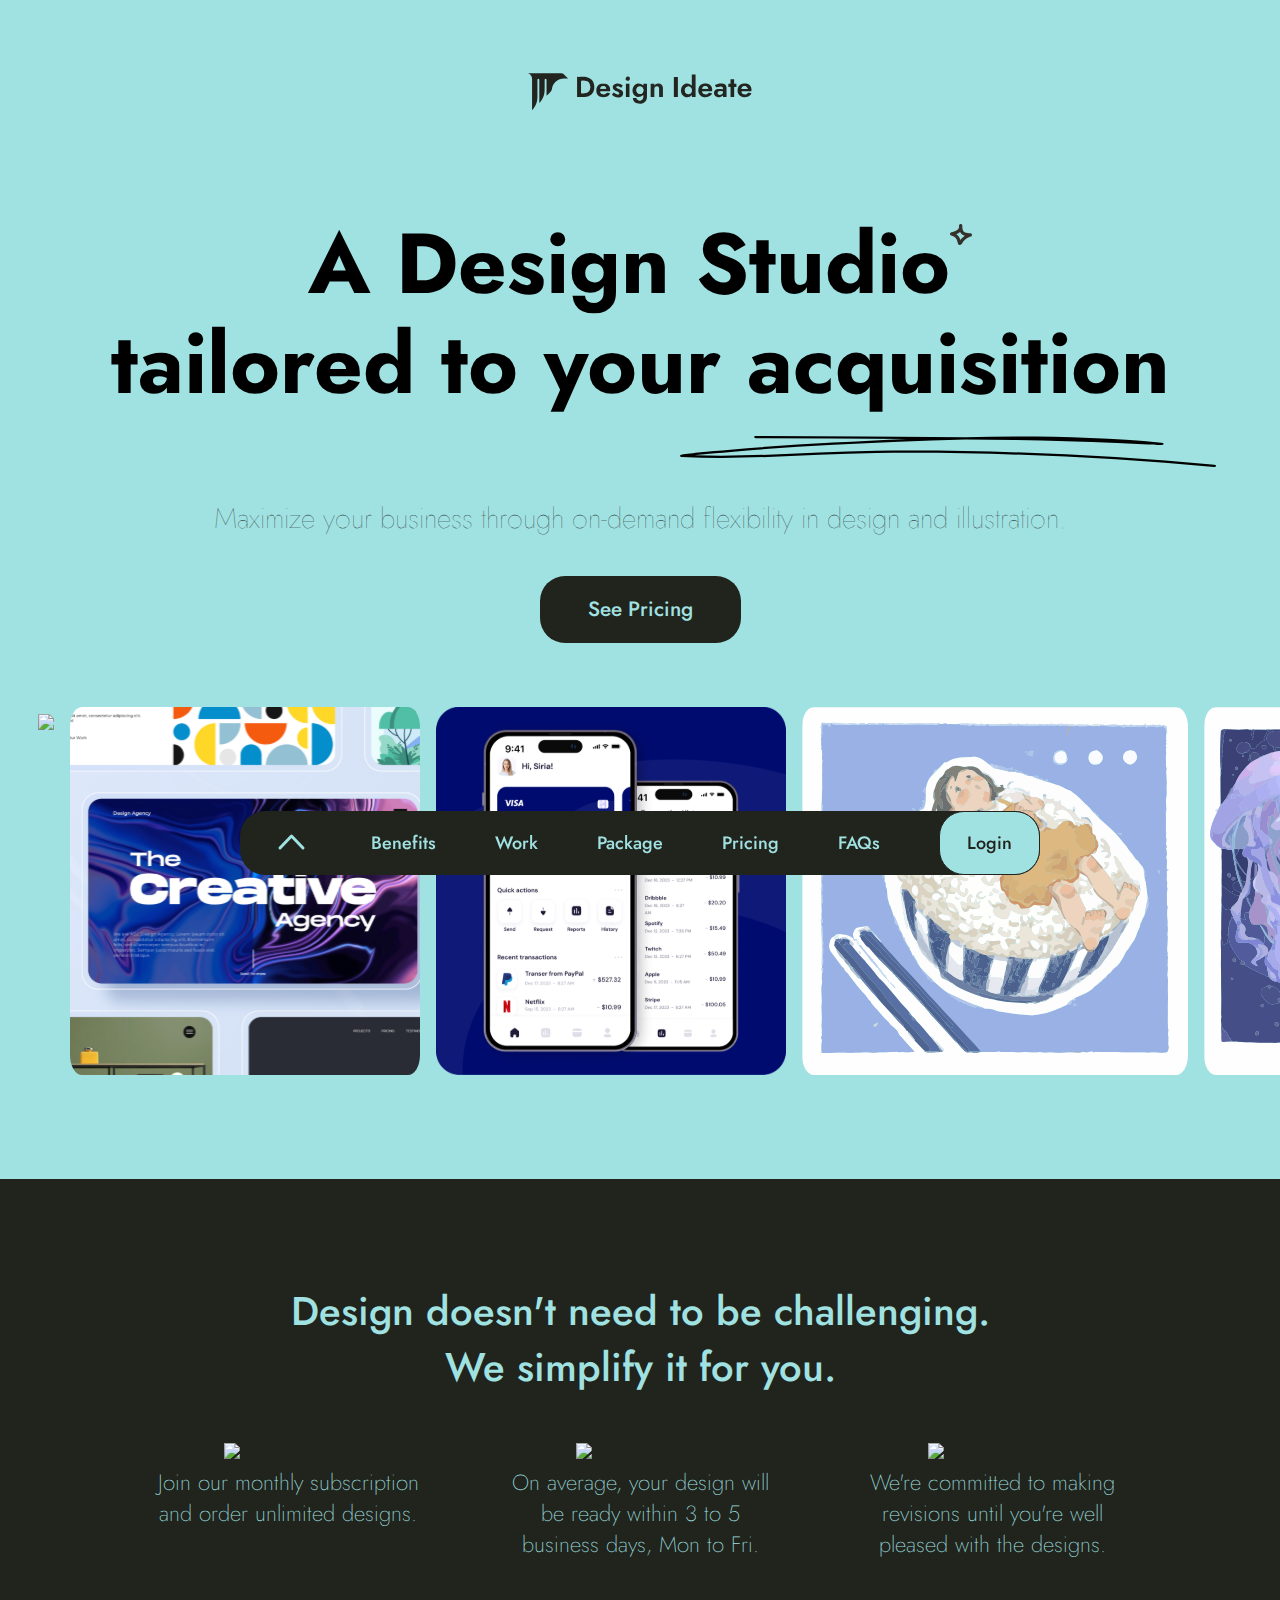
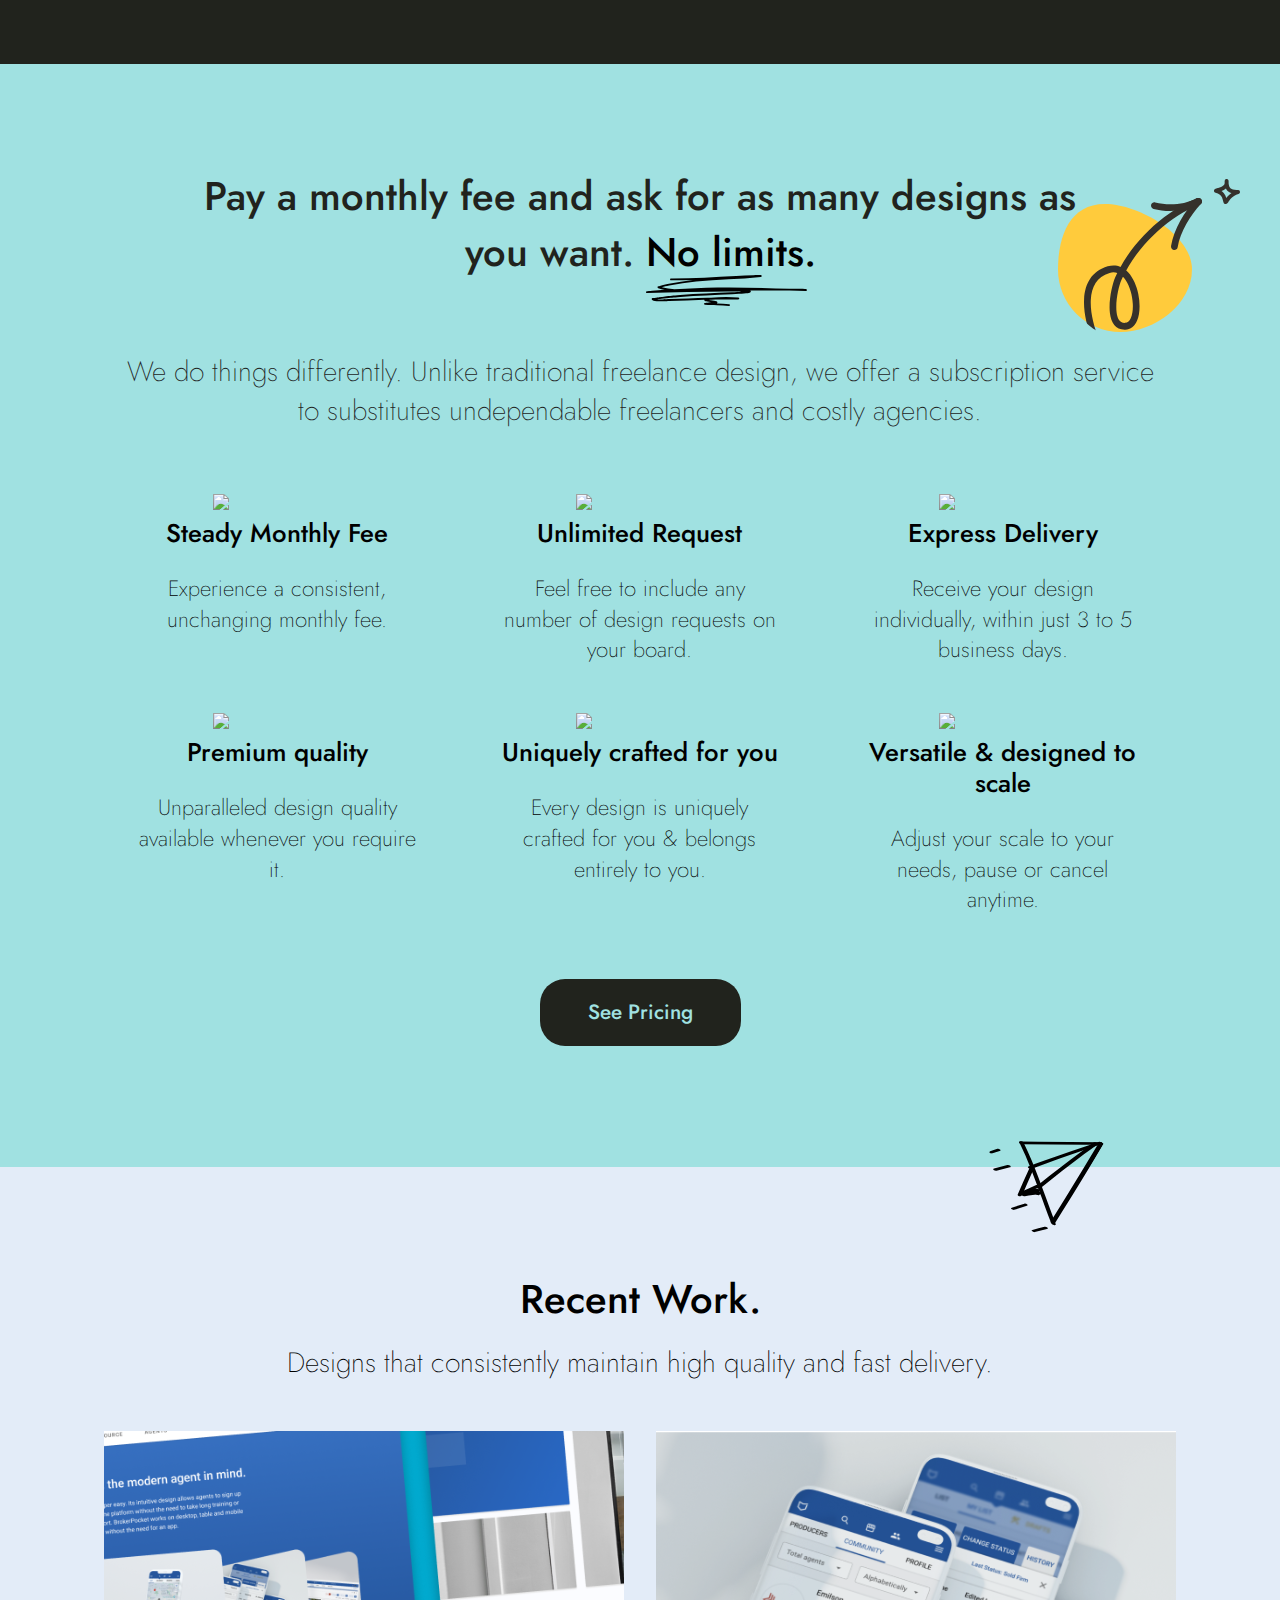
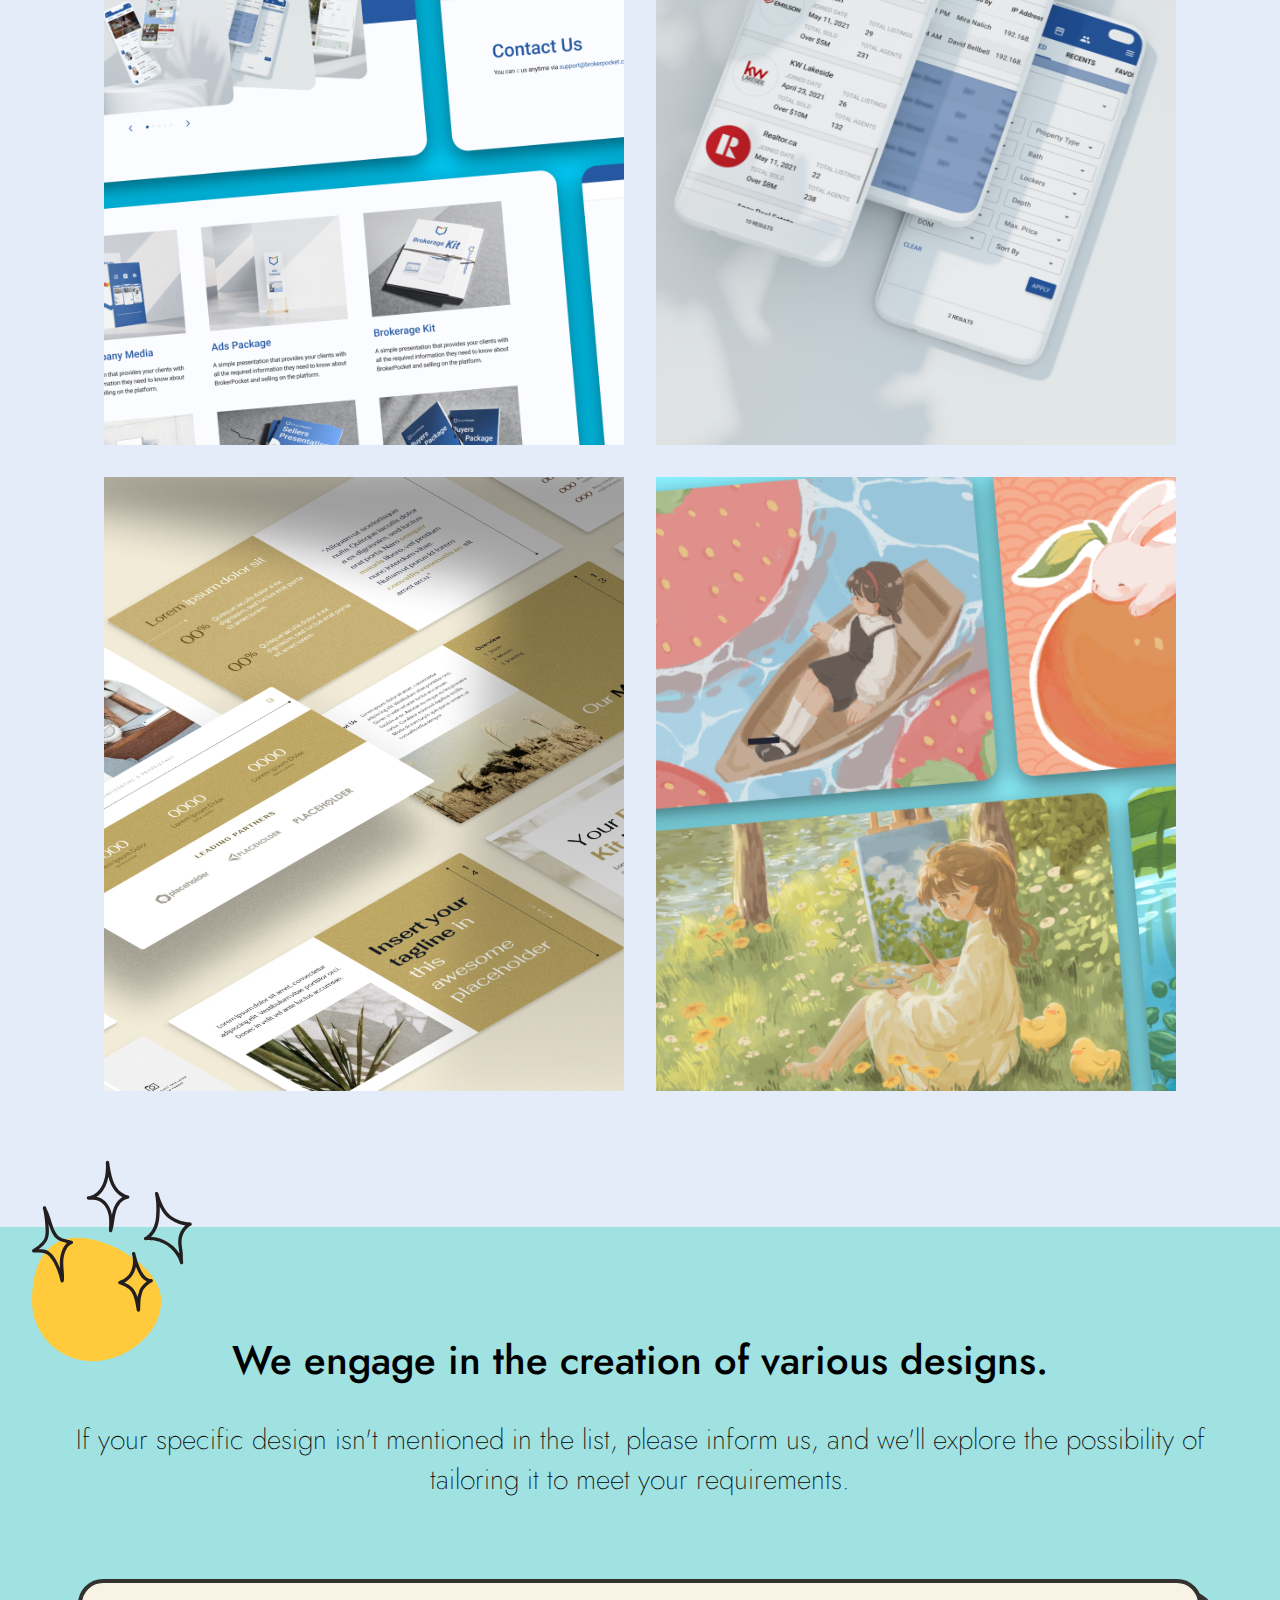
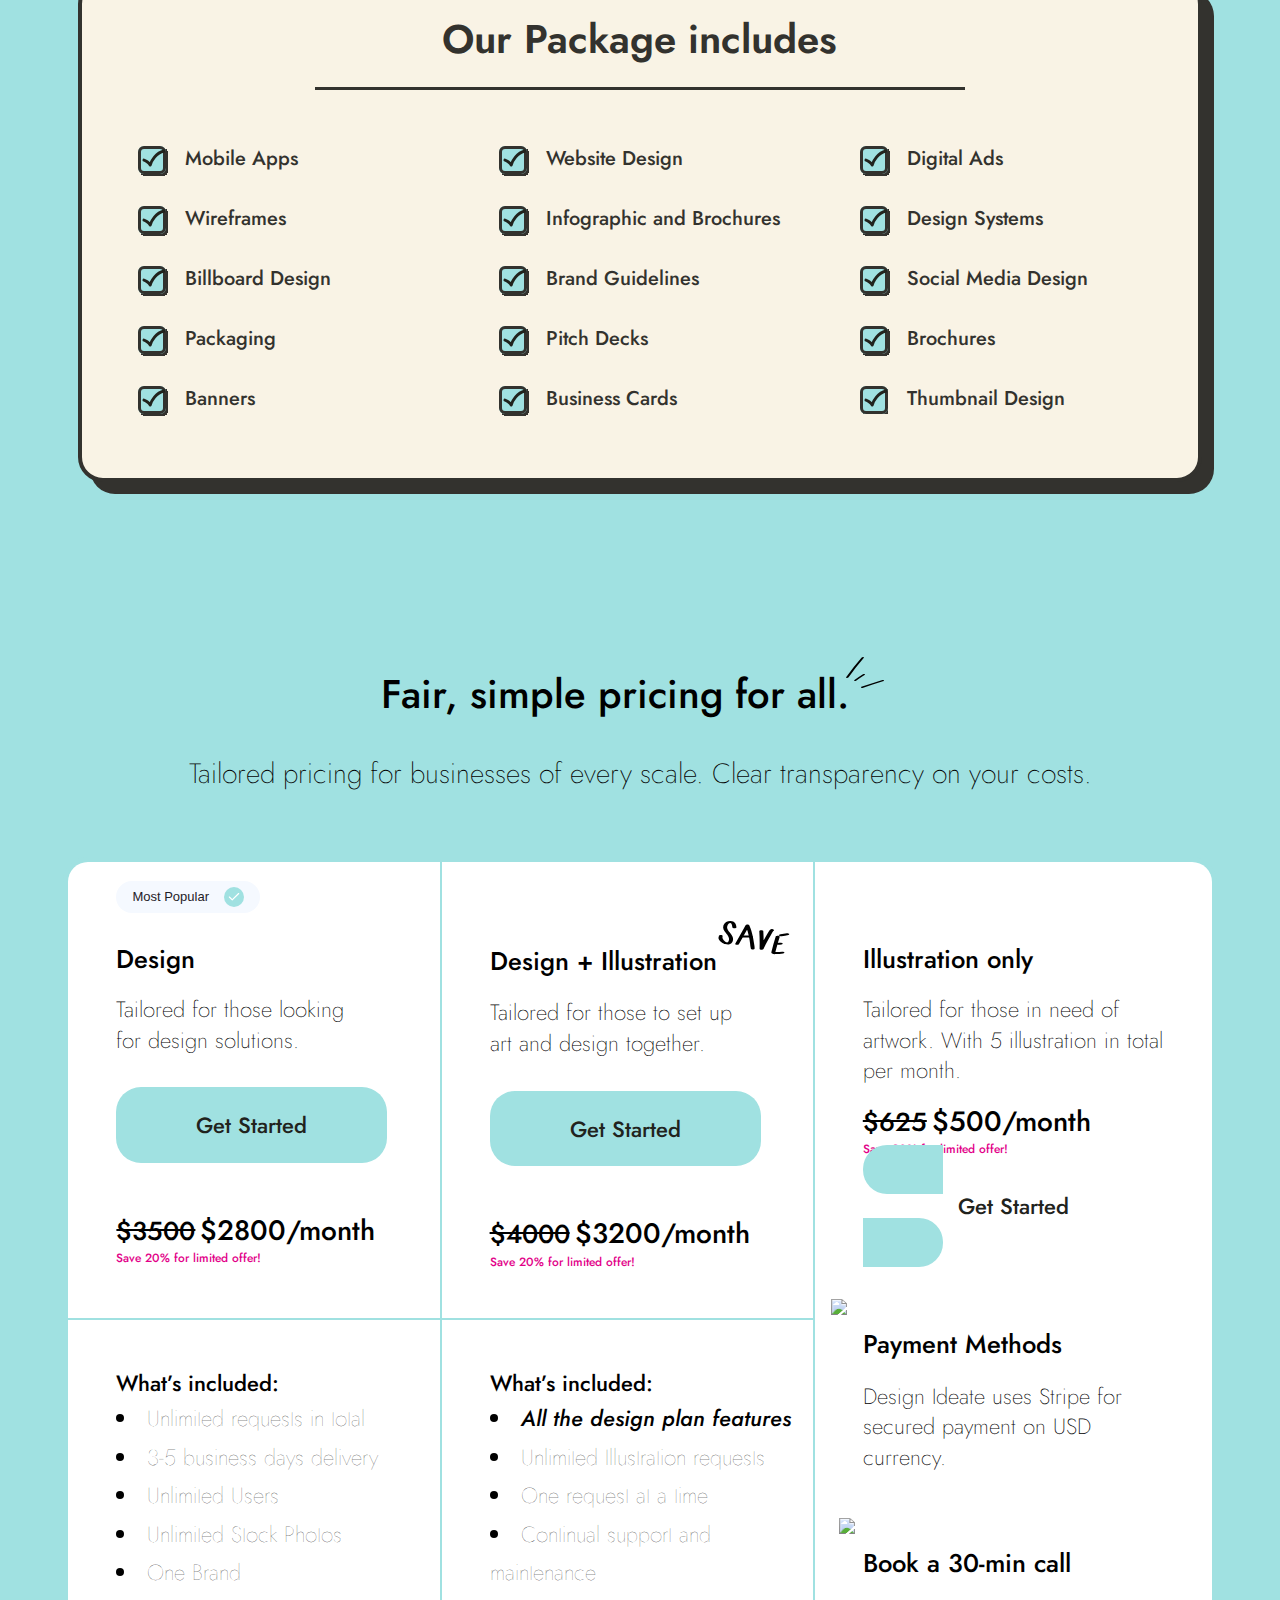
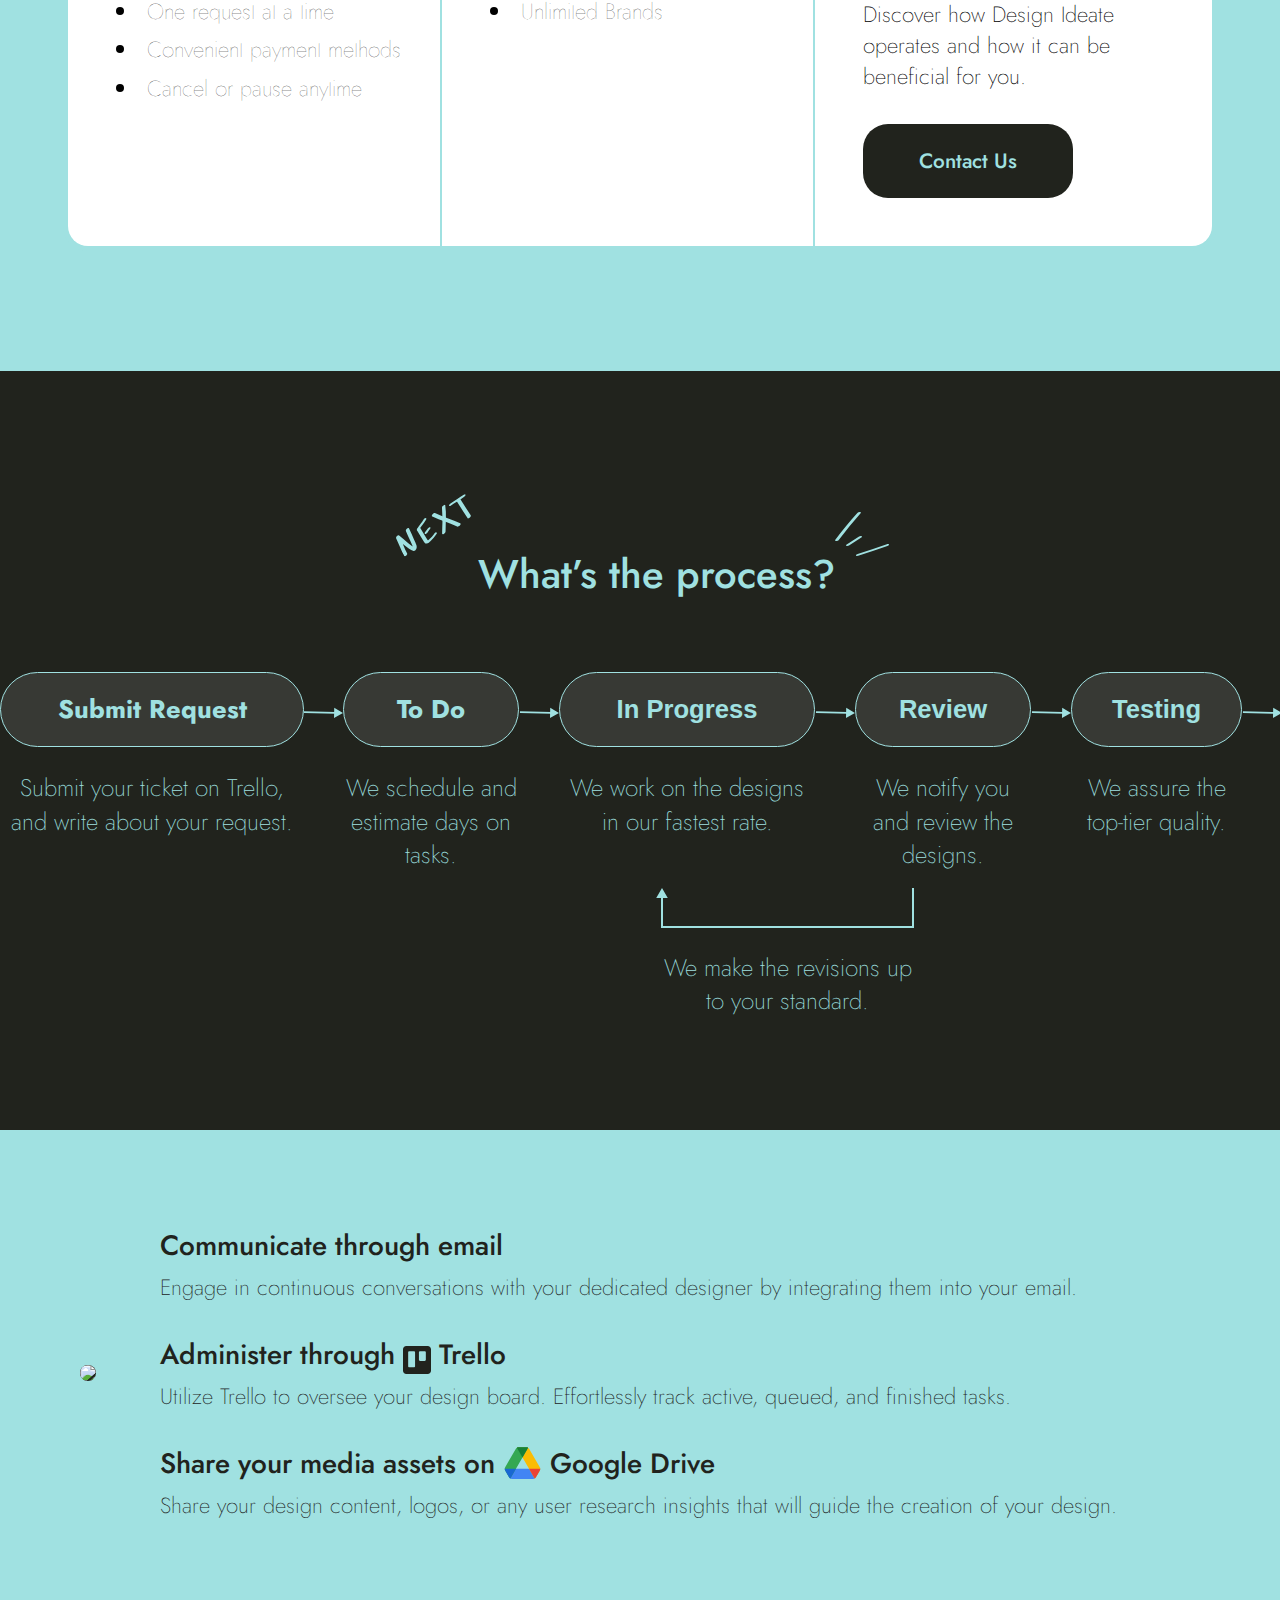
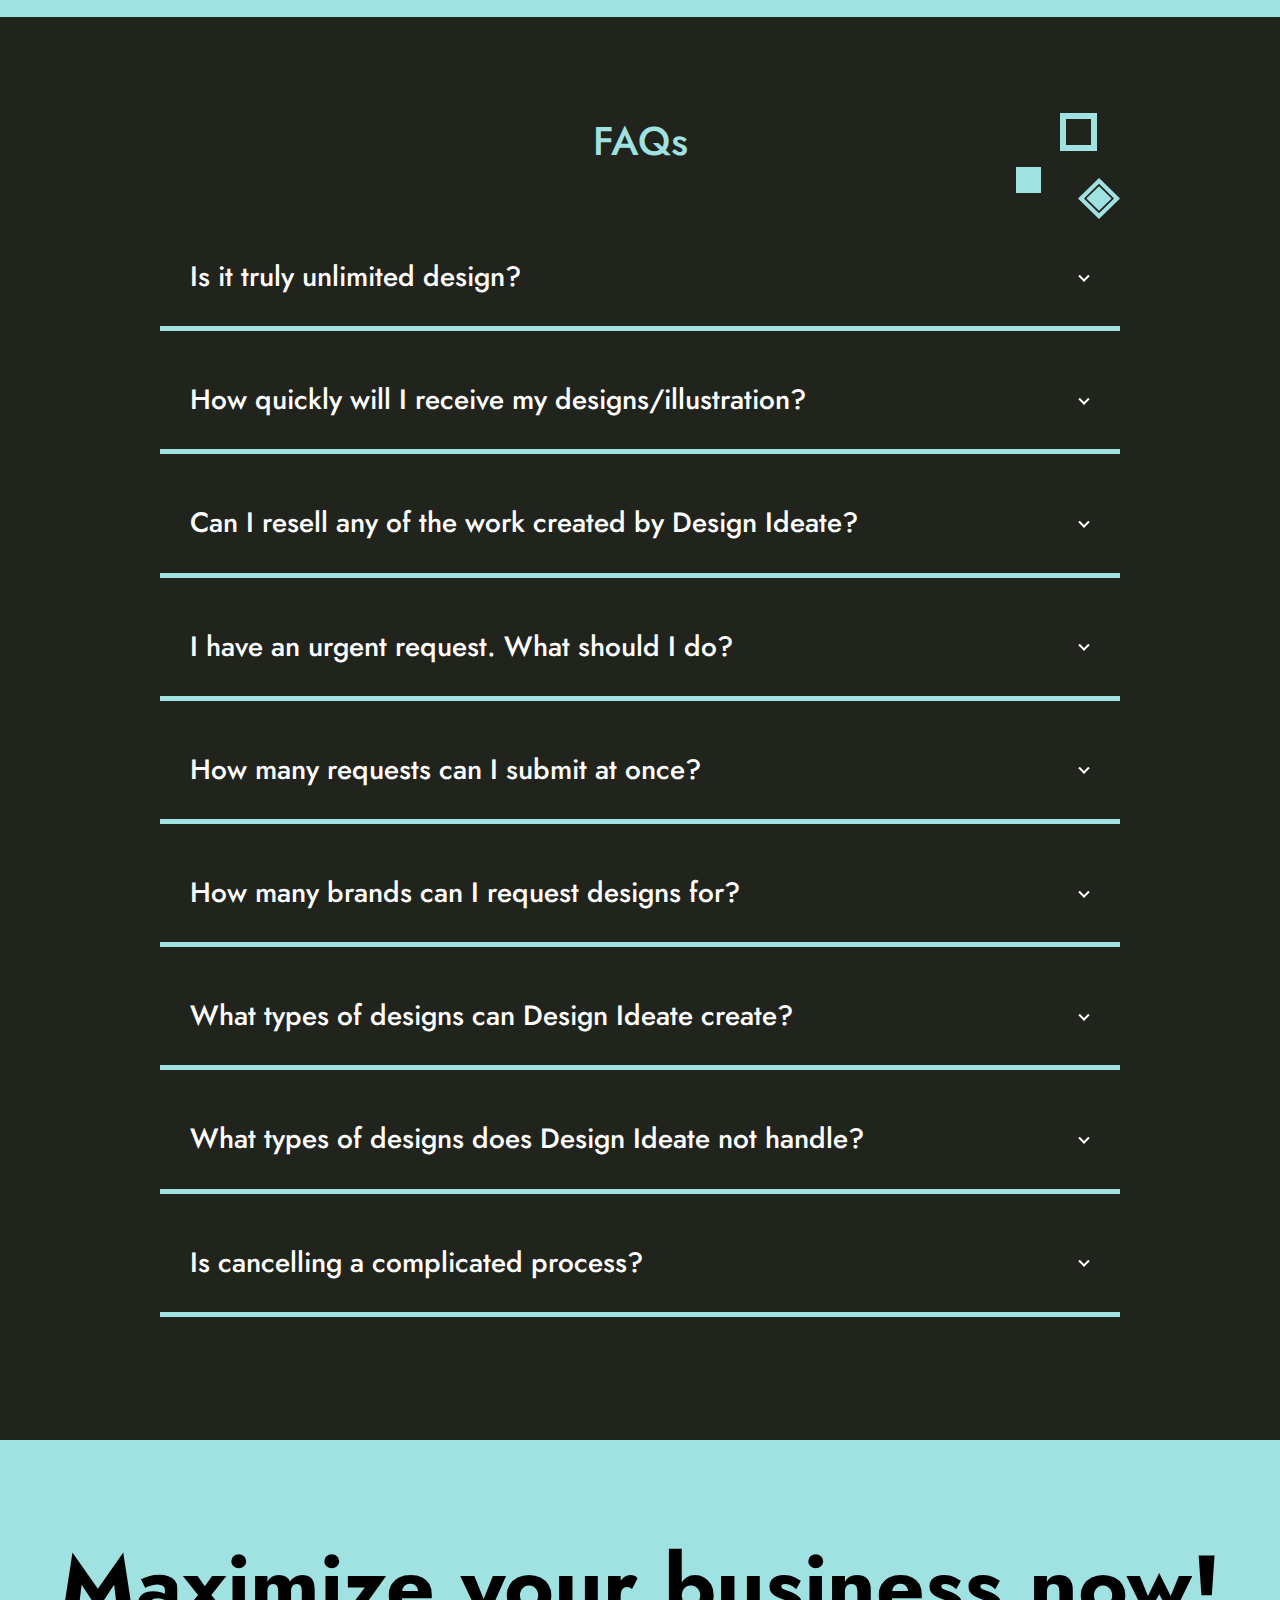
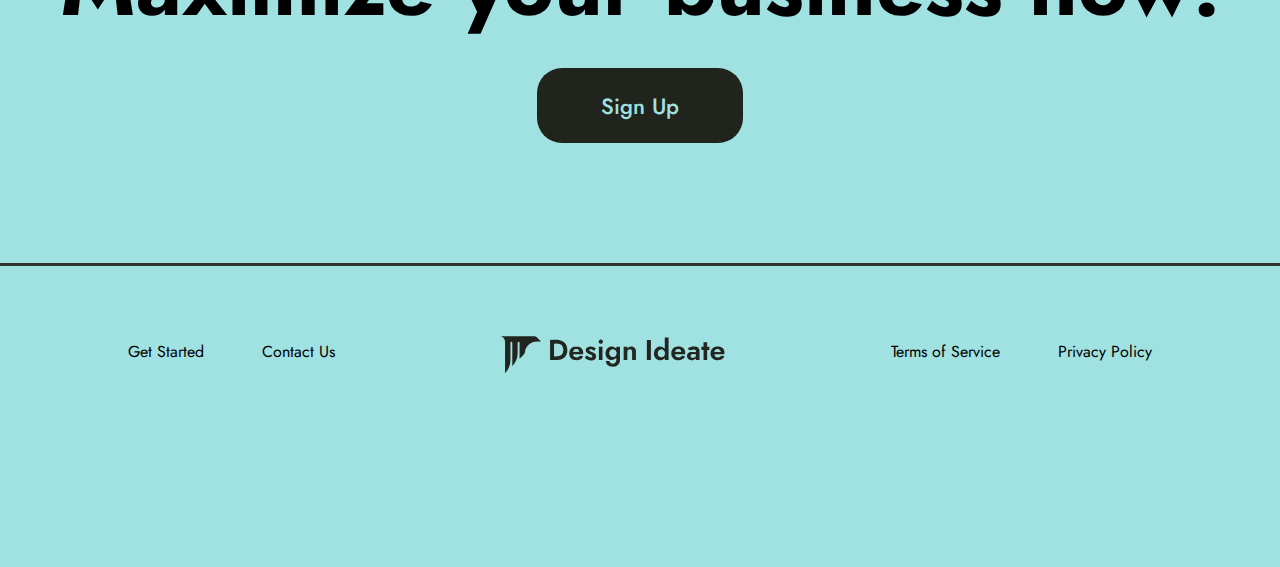
==== commit 7f0ff0c4: "login" ====
--- a/index.html
+++ b/index.html
@@ -33,7 +33,7 @@
       <a href="#package" class="package">Package</a>
       <a href="#pricing" class="pricing4">Pricing</a>
       <a href="#faq" class="fa-qs3">FAQs</a>
-      <a class="login login-button">Login</a>
+      <a href="https://billing.stripe.com/p/login/aEUdTB7yd4hu4ms8ww" class="login login-button">Login</a>
     </div>
     <header>
       <div class="header-title">
@@ -52,7 +52,8 @@
         <a href="#package" onclick="toggle('navbar')" class="package">Package</a>
         <a href="#pricing" onclick="toggle('navbar')" class="pricing4">Pricing</a>
         <a href="#faq" onclick="toggle('navbar')" class="fa-qs3">FAQs</a>
-        <a class="login login-button" onclick="toggle('navbar')">Login</a>
+        <a href="https://billing.stripe.com/p/login/aEUdTB7yd4hu4ms8ww" class="login login-button"
+          onclick="toggle('navbar')">Login</a>
       </ul>
     </header>
     <div id="top" class="frame">
@@ -107,8 +108,8 @@
     <div id="difference" class="frame">
       <div class="frame3-title">
         <h2 class="pay-a-monthly-fee-and-ask-for-as-many-designs-as-you-want-no-limits">Pay a monthly fee and ask for as
-          many designs and illustrations as you want. <span class="underline-text"> No limits. <div
-              class="underline-09"> <svg class="group11" width="161" height="31" viewBox="0 0 161 31" fill="none"
+          many designs as you want. <span class="underline-text"> No limits. <div class="underline-09"> <svg
+                class="group11" width="161" height="31" viewBox="0 0 161 31" fill="none"
                 xmlns="http://www.w3.org/2000/svg">
                 <path fill-rule="evenodd" clip-rule="evenodd"
                   d="M46.9557 4.94313C38.866 5.89818 30.8561 7.1352 22.8576 8.75578C19.0996 9.51531 17.2643 9.944 13.8445 10.8765C13.4987 10.9705 12.7274 11.0908 12.355 11.2073C12.07 11.2976 11.8876 11.4254 11.7926 11.5157C11.4393 11.8578 11.4241 12.2301 11.5571 12.5685C11.6179 12.7302 11.766 13.031 12.2524 13.1851C14.3575 13.8657 16.4967 14.4109 18.655 14.8433C14.4601 15.0952 10.4133 15.3245 6.14996 15.6818C4.06009 15.8585 1.189 16.1368 0.840556 16.1894C-0.035291 16.3172 -0.00413583 17.1896 0.00156382 17.2385C0.00954334 17.3024 0.120878 18.0807 0.976206 18.0657C27.9607 17.6558 54.9011 16.6294 81.9022 16.5993C82.0086 16.5993 89.2472 16.6218 95.3686 16.776C92.8266 16.9489 89.7032 17.1256 85.9908 17.3212C68.7094 18.2311 51.3976 18.6786 34.1429 20.0811C25.7758 20.7616 25.9772 20.7616 17.7317 21.7091C13.0732 22.243 13.2783 22.1528 8.51837 22.9274C8.0985 22.995 7.23519 22.9237 6.78187 22.9913C6.45319 23.044 6.21532 23.1643 6.07359 23.2771C5.83915 23.4689 5.72174 23.7019 5.69021 23.9651C5.66323 24.1907 5.68983 24.5029 5.98203 24.8375C6.29171 25.1947 6.80201 25.5105 7.49737 25.7399C8.29988 26.0031 9.39117 26.1723 10.6375 26.2626C15.163 26.5935 21.881 25.9279 23.4351 25.9129C35.0434 25.7888 46.6327 25.0518 58.241 24.7661C58.2372 24.83 58.2372 24.8902 58.2448 24.9503C58.2714 25.1947 58.3817 25.4767 58.6856 25.7211C59.001 25.9693 59.9281 26.2738 61.1707 26.5069C62.3258 26.725 63.7925 26.9356 65.168 27.1349C63.4695 27.2853 61.7026 27.4695 60.5703 27.6651C60.0801 27.7515 58.8034 27.8831 58.6286 27.9508C58.0511 28.1764 58.0093 28.6426 58.0131 28.8494C58.0131 28.966 58.0586 29.7105 58.982 29.8007C66.9311 30.5828 75.0246 30.0302 82.932 30.9927C83.4525 31.0567 83.9275 30.6919 83.9921 30.1767C84.0567 29.6616 83.6881 29.1916 83.1675 29.1277C79.0714 28.6276 74.9258 28.5337 70.7727 28.4509C71.2249 28.2178 71.3769 27.8605 71.4111 27.6199C71.4491 27.3304 71.4034 26.9356 70.9475 26.5934C70.7233 26.4242 70.1913 26.1873 69.2376 25.9392C67.9798 25.612 65.2402 25.2699 62.9604 24.9089C63.7089 24.8149 64.4575 24.7285 65.2098 24.6495C70.8525 24.5931 77.5553 24.5781 82.7344 24.5593C86.9331 24.548 91.2421 24.4991 92.1692 24.4314C92.4922 24.4088 92.6746 24.3262 92.724 24.3036C92.9254 24.1983 93.0317 24.0629 93.0963 23.9576C93.2901 23.6418 93.2939 23.326 93.1154 23.0064C93.085 22.9538 92.8836 22.5664 92.2414 22.5063C83.2549 21.7016 74.0899 21.8219 65.0996 22.7732C63.7887 22.7845 62.5386 22.8033 61.3797 22.8221C48.7188 23.0326 36.077 23.8975 23.4161 24.0329C21.9228 24.0479 15.6076 24.6796 11.1505 24.4127C13.6507 24.0254 14.2625 23.999 17.9521 23.5778C26.1634 22.6341 25.962 22.6304 34.2987 21.9536C51.5344 20.5548 68.831 20.1074 86.0896 19.1974C96.2122 18.6635 102.052 18.2386 103.686 17.716C104.427 17.4791 104.701 17.0542 104.773 16.7948C104.864 16.4865 104.83 16.1593 104.579 15.836C104.511 15.7495 104.393 15.6254 104.188 15.5276C105.442 15.5201 106.696 15.5163 107.95 15.5126C119.03 15.4825 130.118 15.396 141.194 15.4937C141.87 15.4975 142.547 15.5051 143.227 15.5163C148.733 15.663 154.246 15.7983 159.756 15.8999L159.79 15.9036C162.001 15.9262 160.66 14.0462 159.851 14.0236C159.767 14.0198 159.19 14.0085 158.969 14.001C157.396 13.9559 155.823 13.8807 154.25 13.8431C150.587 13.7566 146.913 13.6777 143.246 13.6363C115.587 12.8918 87.9173 11.8165 60.2511 12.7339C49.6308 13.0874 39.0142 13.6138 28.4052 14.2492C24.1647 13.9334 19.9659 13.3431 15.8698 12.279C18.3548 11.6247 20.1293 11.2262 23.2414 10.5983C32.148 8.79343 41.0737 7.46982 50.1095 6.47341C71.5896 4.11586 93.275 4.4355 114.728 1.90875C115.112 1.86363 115.283 1.75836 115.314 1.7358C115.754 1.4538 115.773 1.0815 115.743 0.833339C115.732 0.728058 115.614 0.0512643 114.827 0.00238369C114.55 -0.0164165 112.566 0.0813556 111.799 0.107676C110.324 0.160317 108.846 0.235495 107.372 0.273096C101.596 0.423498 95.9462 0.679217 90.1705 0.968741C68.5194 2.04787 46.7239 3.5068 25.0272 3.43912C24.5029 3.43912 24.0773 3.86024 24.0735 4.37913C24.0735 4.89425 24.499 5.31914 25.0196 5.31914C32.3266 5.3417 39.6412 5.19506 46.9557 4.94313Z"
@@ -289,7 +290,7 @@
       <p
         class="if-your-specific-design-isn-t-mentioned-in-the-list-please-inform-us-and-we-ll-explore-the-possibility-of-tailoring-it-to-meet-your-requirements">
         If your specific design isn't mentioned in the list, please inform us, and we'll explore the possibility of
-        tailoring it to meet your requirements. Except illustrations, which is on the other package.</p>
+        tailoring it to meet your requirements.</p>
       <div class="todos">
         <div class="group-29">
           <div class="our-package-includes">Our Package</div>
@@ -710,8 +711,8 @@
               <div class="get-started">Get Started</div>
             </div>
             <div class="price">
-              <div class="_2940">$4000</div>
-              <div class="_2450-month">$3200/month</div>
+              <div class="_2940">$3500</div>
+              <div class="_2450-month">$2800/month</div>
             </div>
             <div class="save-20-for-limited-offer"> Save 20% for limited offer! </div>
           </div>
@@ -765,12 +766,12 @@
             <div class="tailored-for-those-to-set-up-a-no-code-website desc">Tailored for those to set up art and design
               together.
             </div>
-            <div class="button-shape xlarge rectangle-12">
+            <a href='https://buy.stripe.com/9AQ7u9d2p22951edQR' class="button-shape xlarge rectangle-12">
               <div class="get-started">Get Started</div>
-            </div>
+            </a>
             <div class="price">
-              <div class="_3540">$4800</div>
-              <div class="_2950-month">$3840/month</div>
+              <div class="_3540">$4000</div>
+              <div class="_2950-month">$3200/month</div>
             </div>
             <div class="save-20-for-limited-offer"> Save 20% for limited offer! </div>
           </div>
@@ -797,6 +798,9 @@
                 </div>
                 <p class="save-20-for-limited-offer"> Save 20% for limited offer! </p>
               </div>
+              <a href='https://buy.stripe.com/bIYg0FbYl7mtfFS28c' class="button-shape xlarge rectangle-12">
+                <div class="get-started">Get Started</div>
+              </a>
             </div>
             <div class="payment-methods">
               <img class="wired-outline-946-equity-security-1" src="assets/wired-outline-946-equity-security.gif" />
@@ -813,7 +817,7 @@
                 Ideate
                 operates and how it can be beneficial for you. </p>
             </div>
-            <a href="#pricing">
+            <a href="https://calendly.com/designideate/30min">
               <div class="button-shape contact-us">
                 Contact Us
               </div>
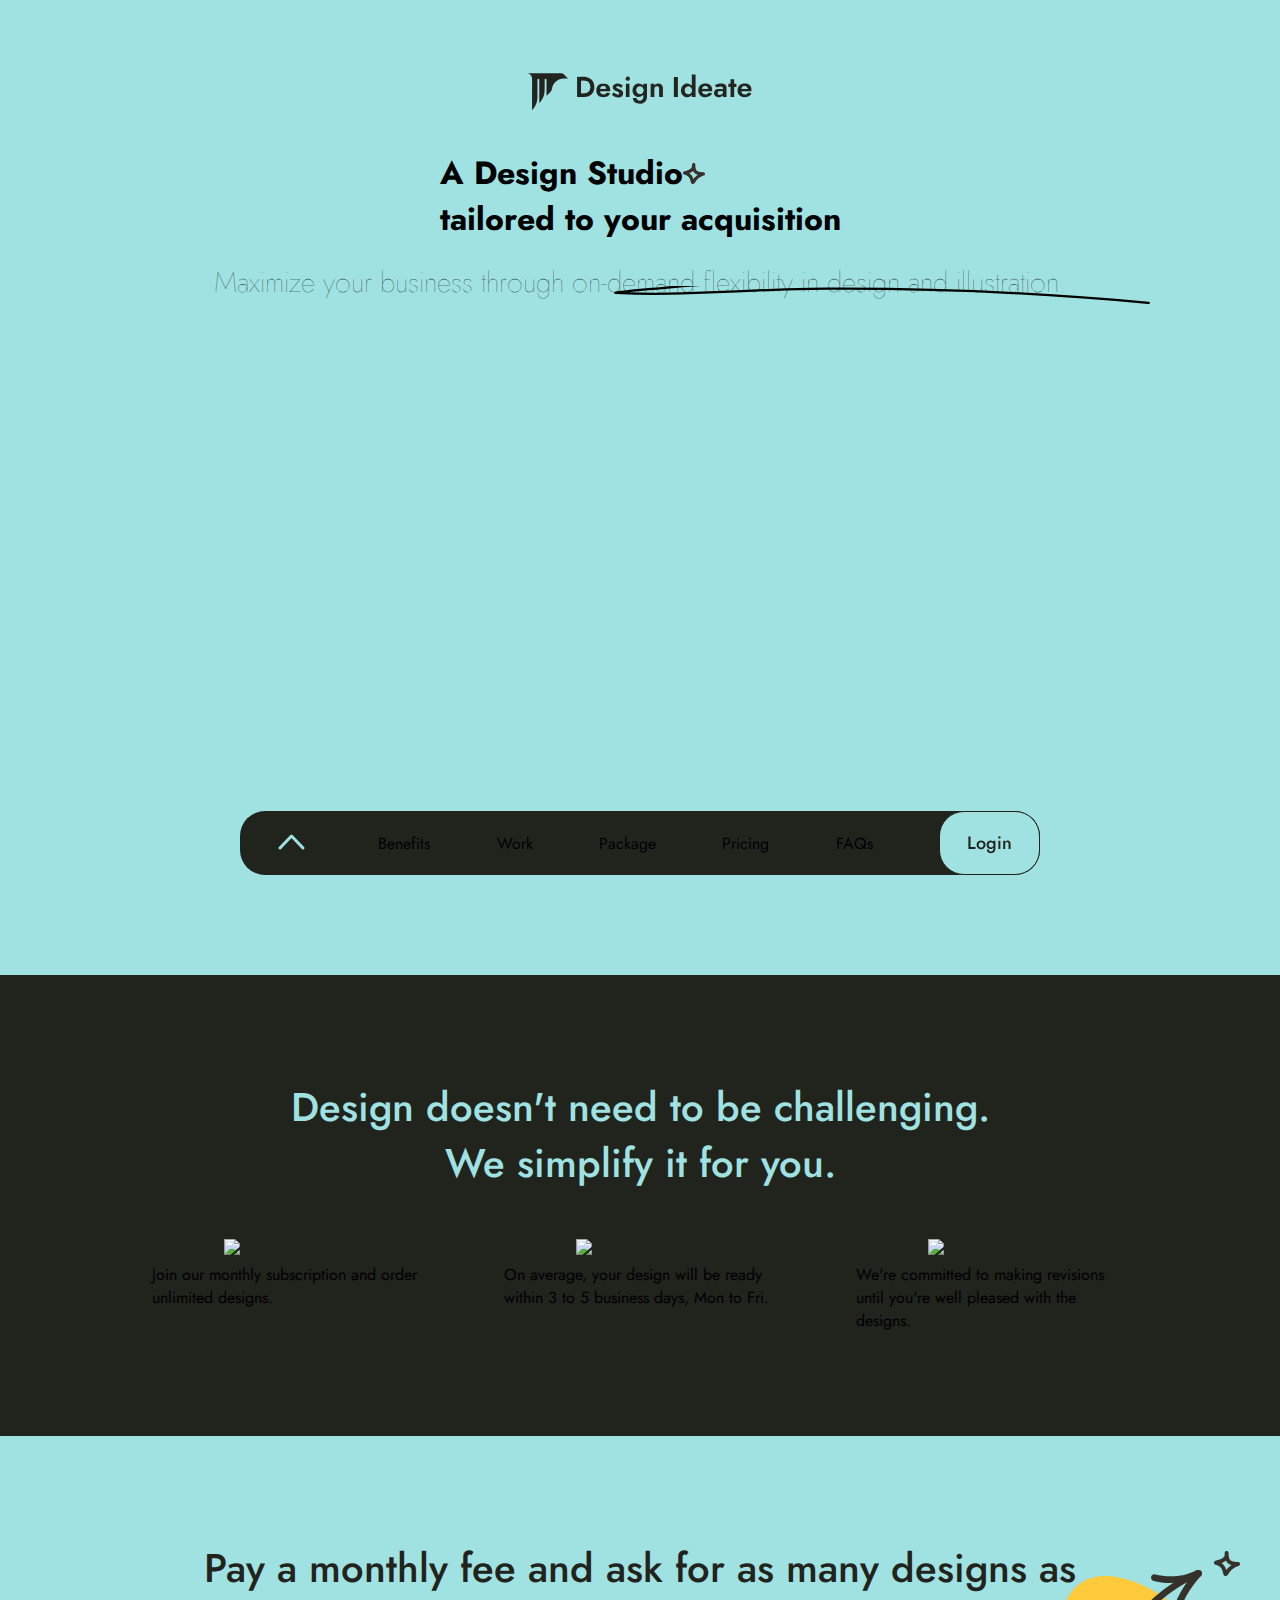
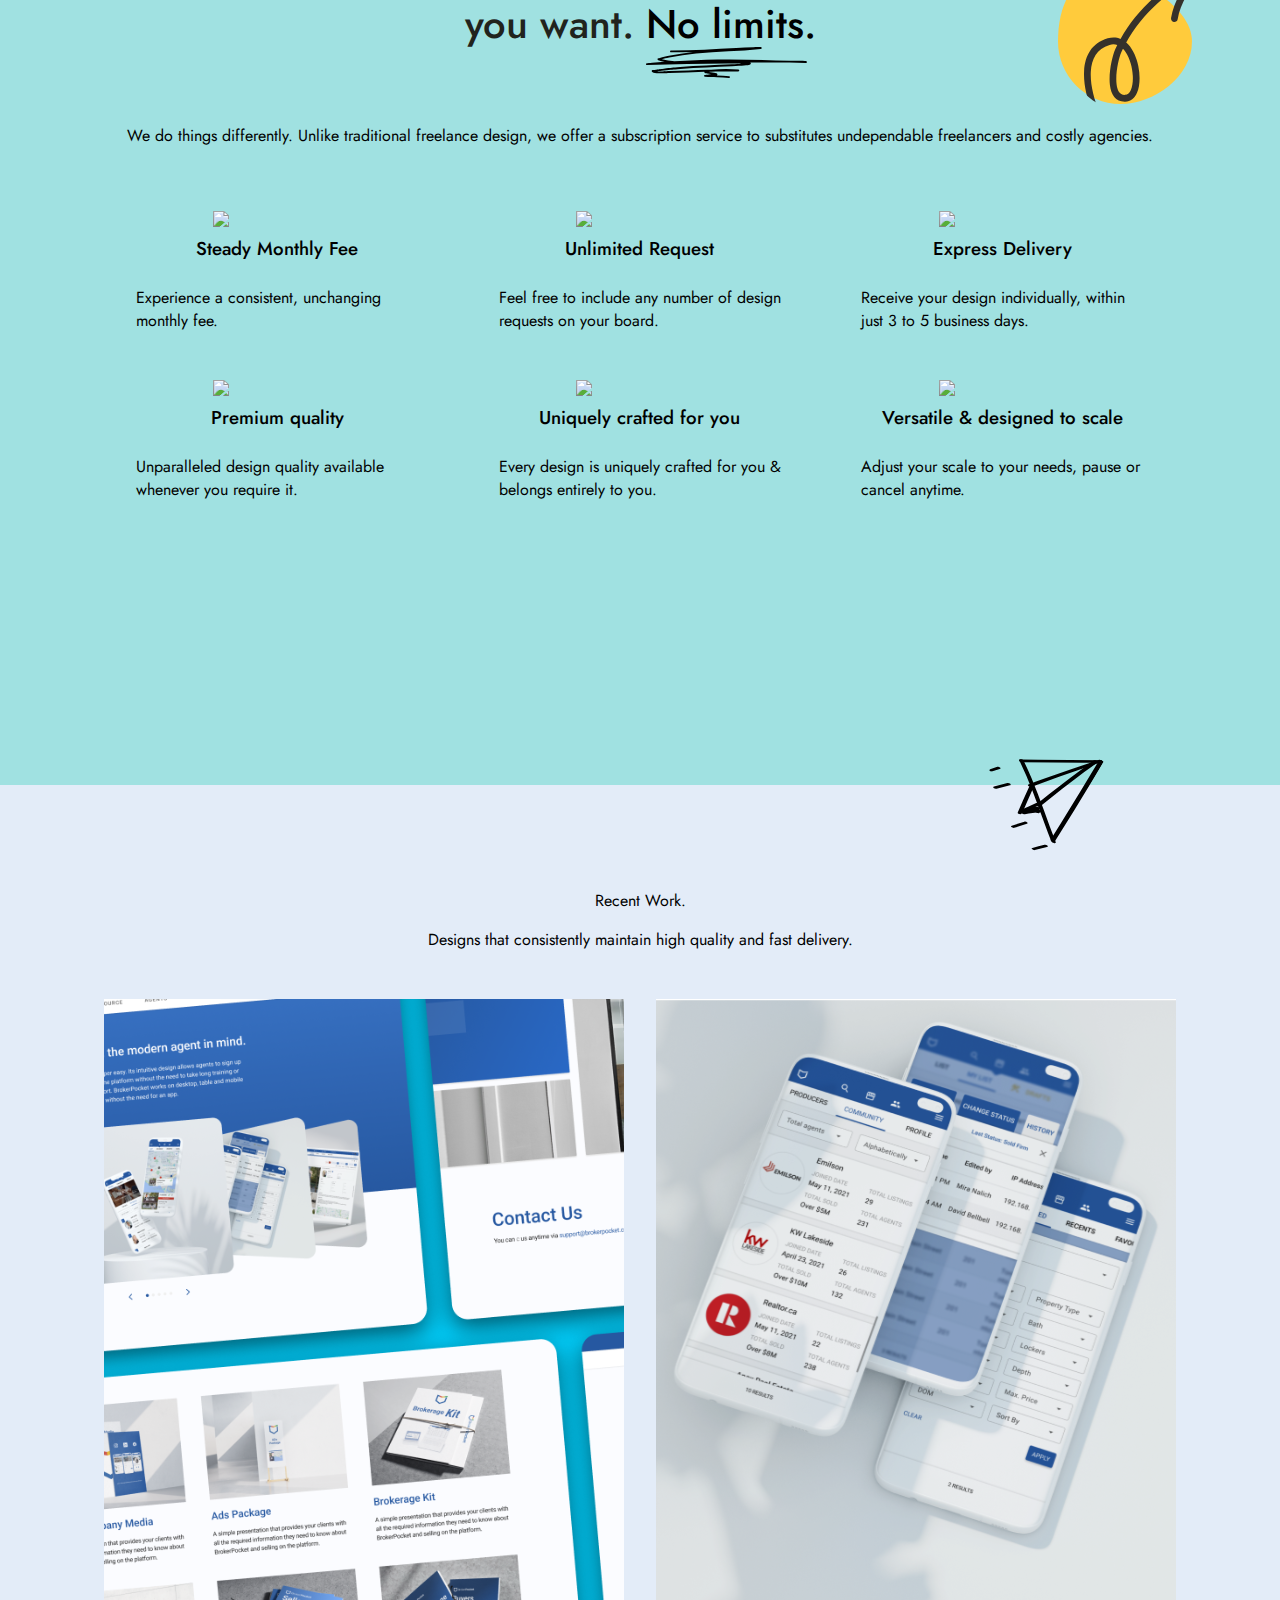
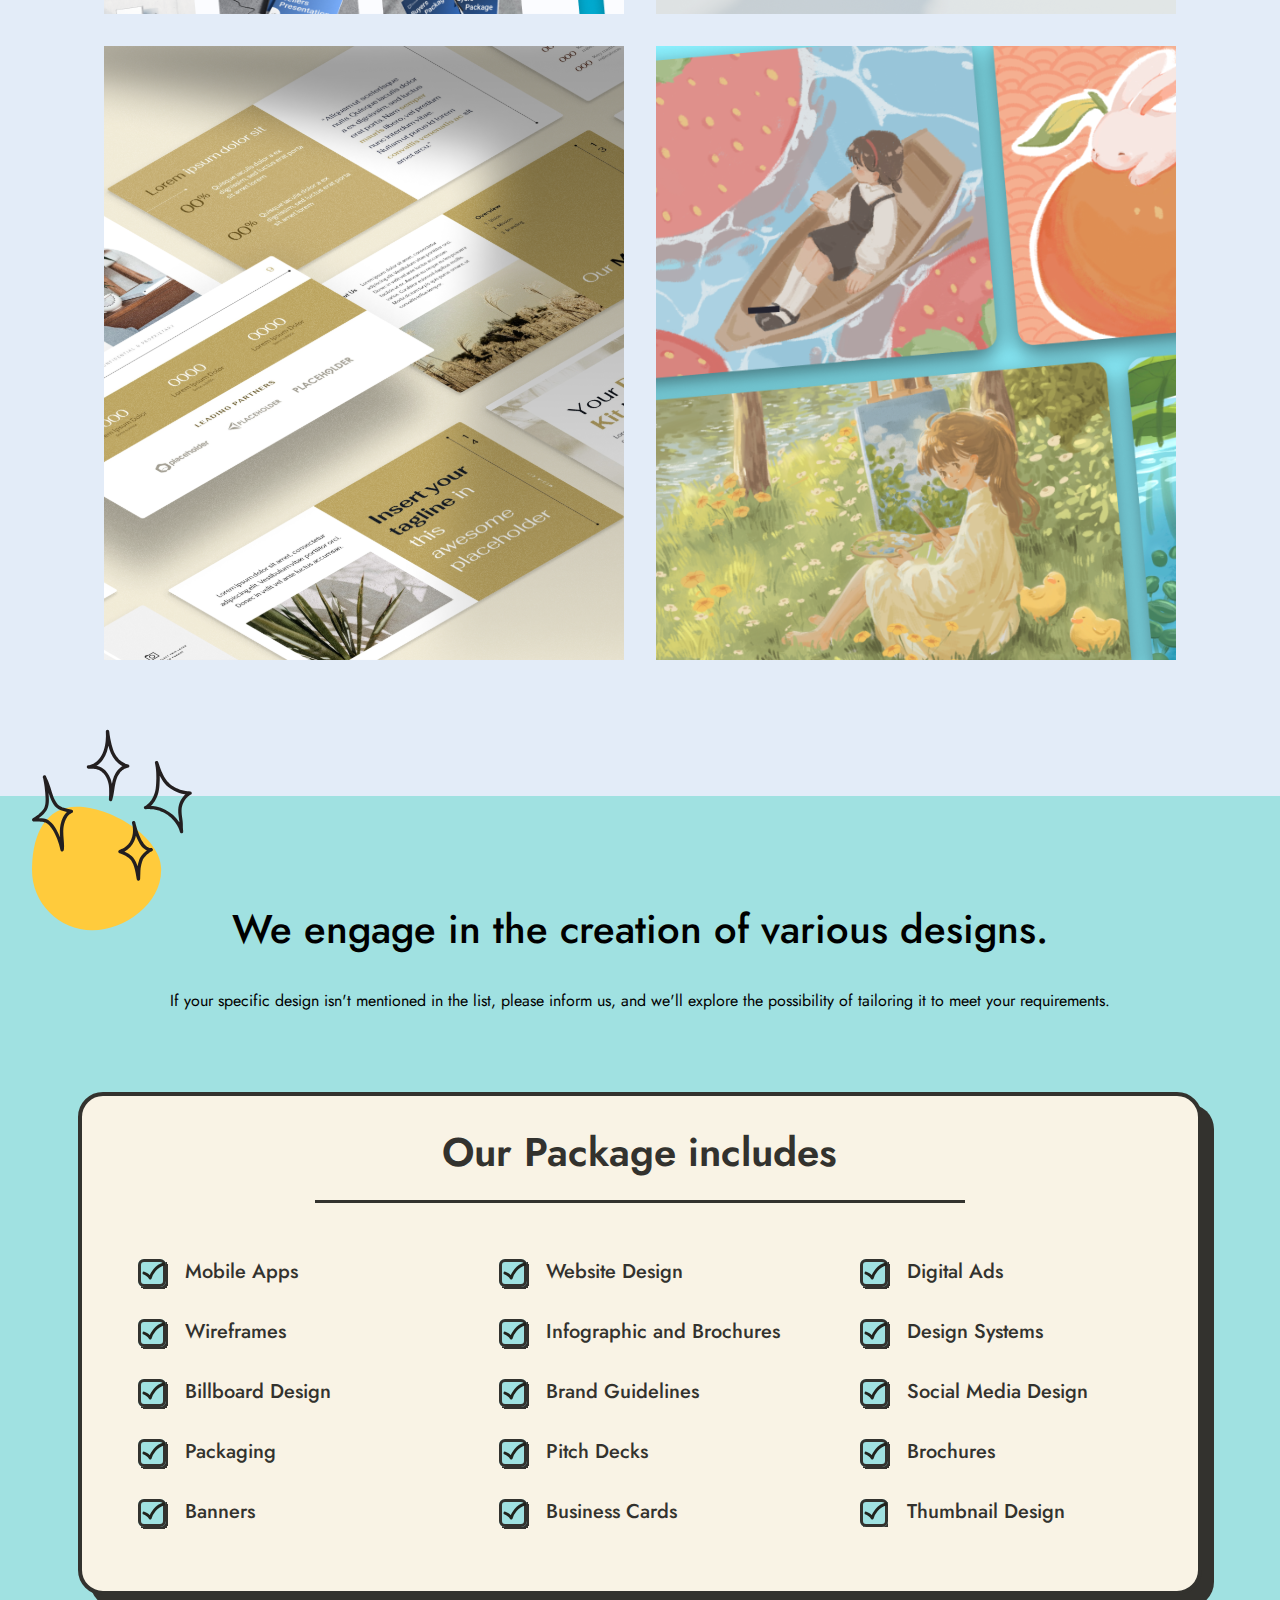
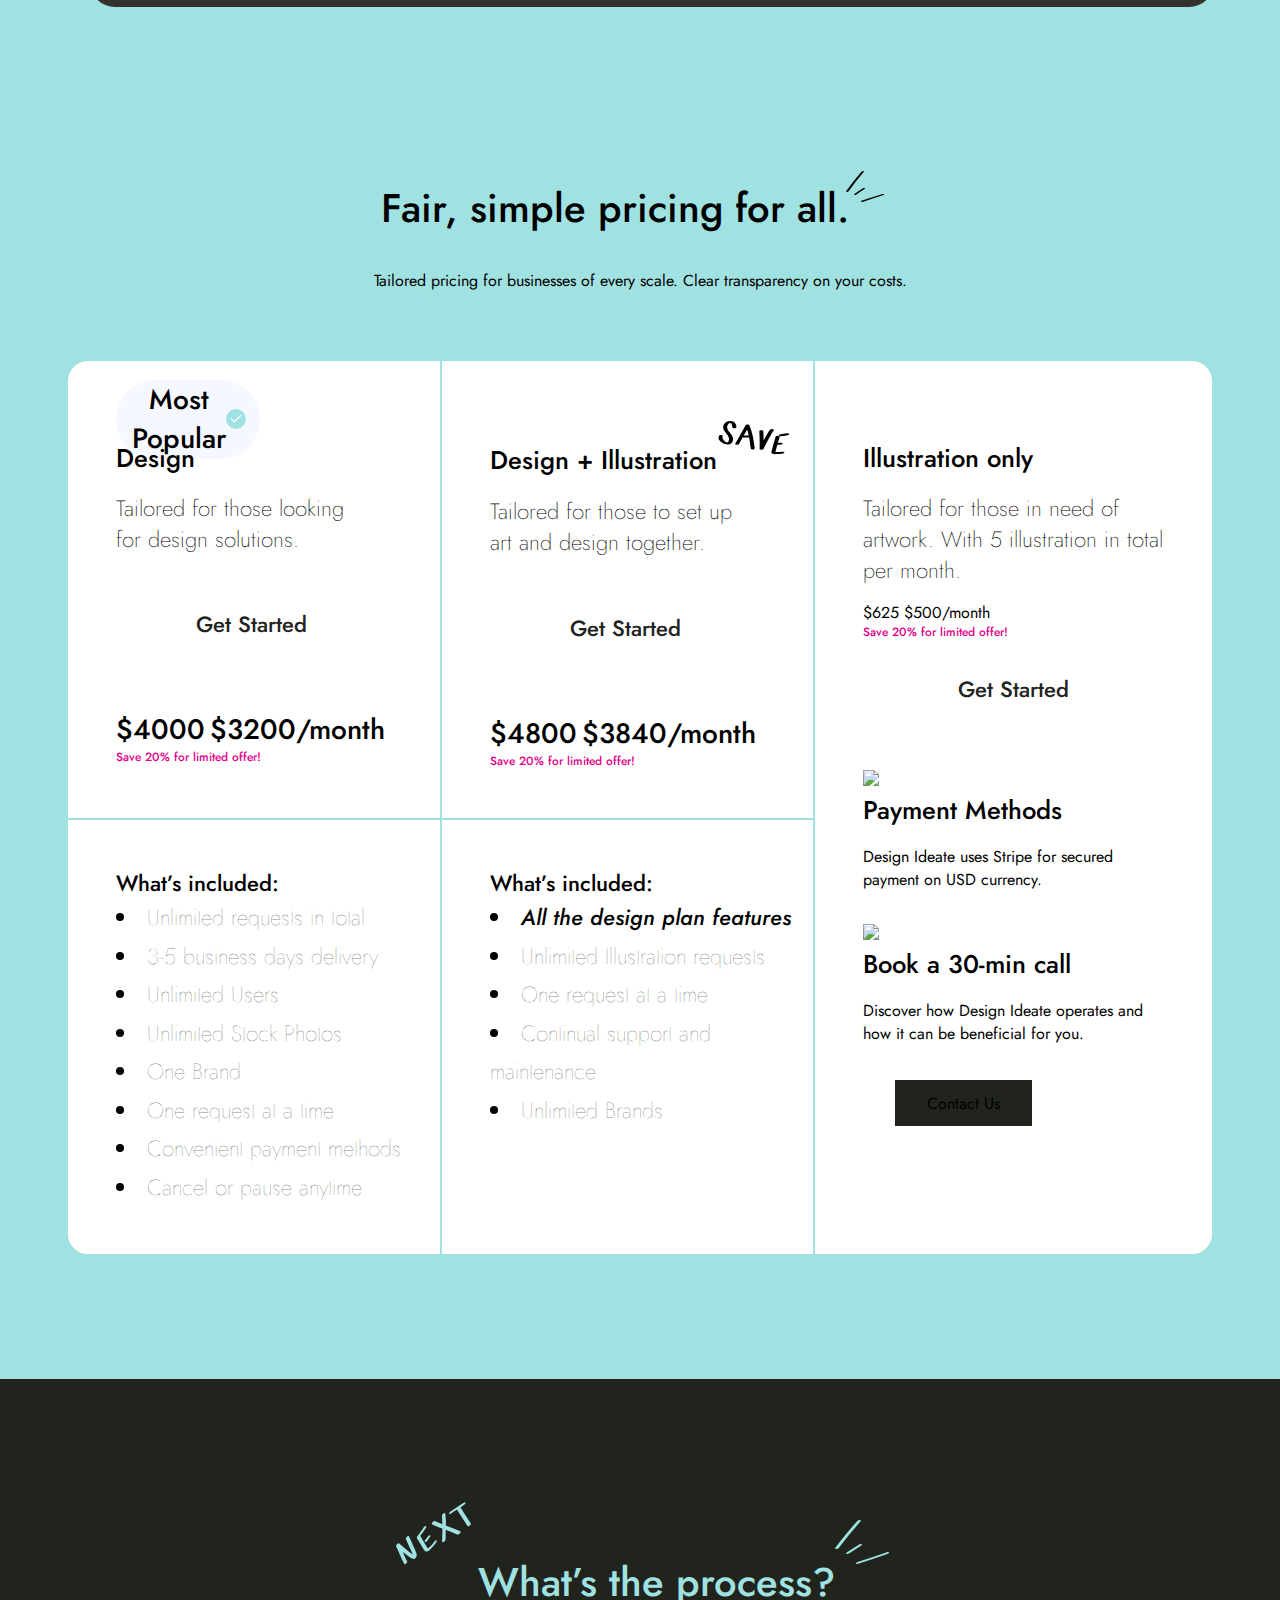
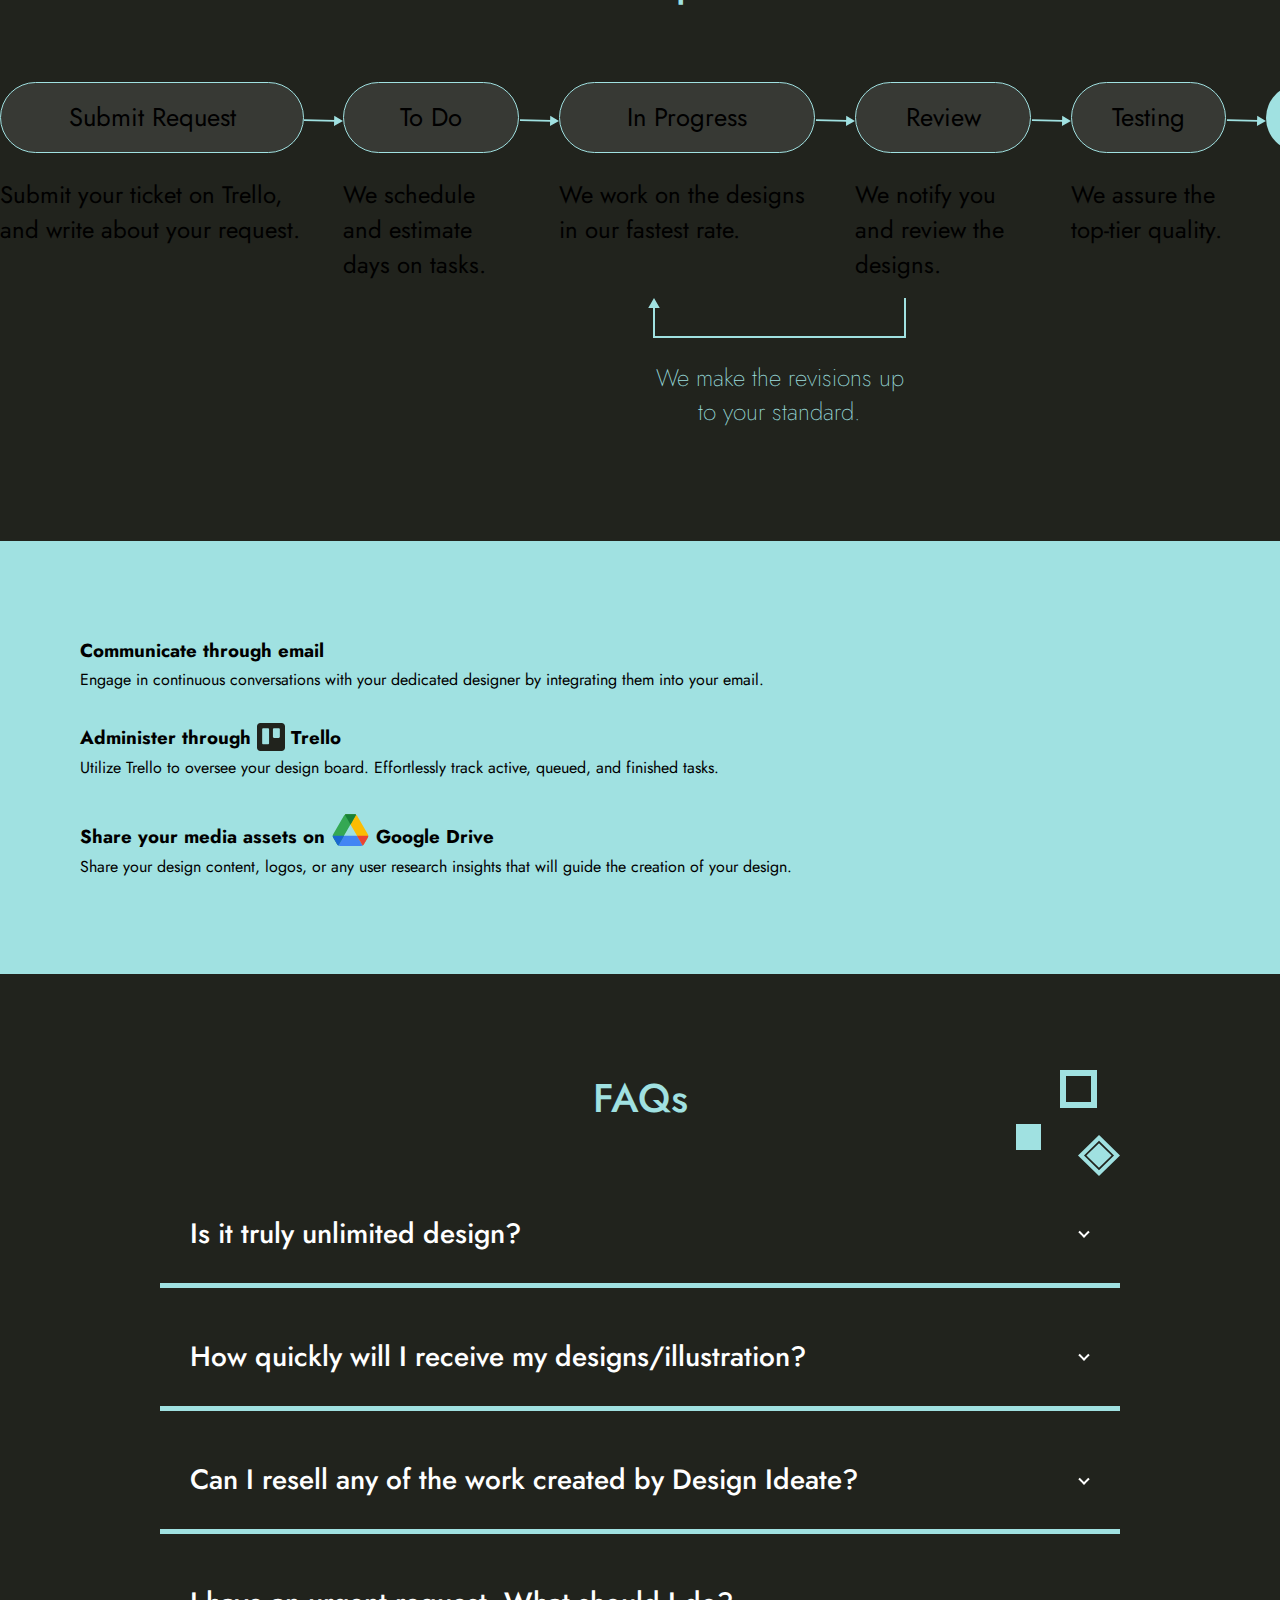
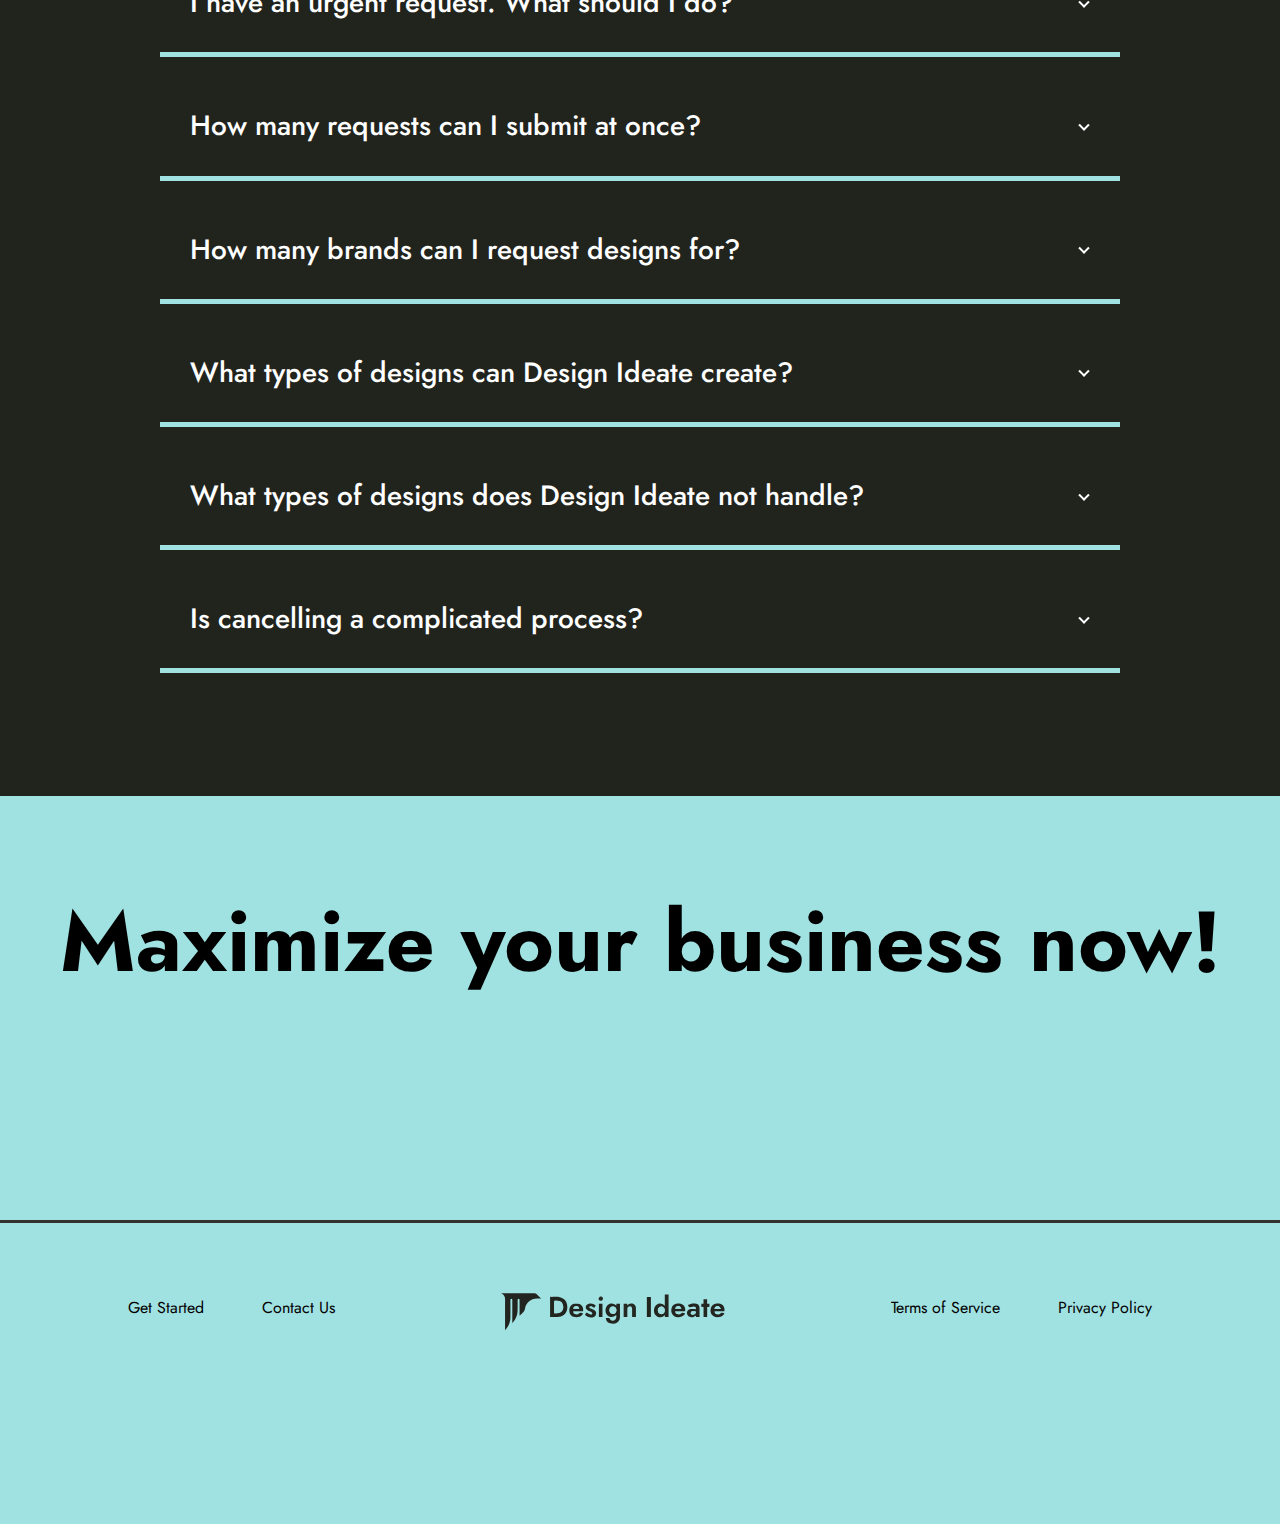
==== commit 6a95cd43: "remove img" ====
--- a/index.html
+++ b/index.html
@@ -28,11 +28,11 @@
             stroke-linejoin="round" />
         </svg>
       </a>
-      <a href="#difference" class="benefits2">Benefits</a>
-      <a href="#work" class="work">Work</a>
-      <a href="#package" class="package">Package</a>
-      <a href="#pricing" class="pricing4">Pricing</a>
-      <a href="#faq" class="fa-qs3">FAQs</a>
+      <a href="#difference">Benefits</a>
+      <a href="#work">Work</a>
+      <a href="#package">Package</a>
+      <a href="#pricing">Pricing</a>
+      <a href="#faq">FAQs</a>
       <a href="https://billing.stripe.com/p/login/aEUdTB7yd4hu4ms8ww" class="login login-button">Login</a>
     </div>
     <header>
@@ -47,18 +47,18 @@
           </svg></button>
       </div>
       <ul id="navbar" class="hidden">
-        <a href="#difference" onclick="toggle('navbar')" class="benefits2">Benefits</a>
-        <a href="#work" onclick="toggle('navbar')" class="work">Work</a>
-        <a href="#package" onclick="toggle('navbar')" class="package">Package</a>
-        <a href="#pricing" onclick="toggle('navbar')" class="pricing4">Pricing</a>
-        <a href="#faq" onclick="toggle('navbar')" class="fa-qs3">FAQs</a>
+        <a href="#difference" onclick="toggle('navbar')">Benefits</a>
+        <a href="#work" onclick="toggle('navbar')">Work</a>
+        <a href="#package" onclick="toggle('navbar')">Package</a>
+        <a href="#pricing" onclick="toggle('navbar')">Pricing</a>
+        <a href="#faq" onclick="toggle('navbar')">FAQs</a>
         <a href="https://billing.stripe.com/p/login/aEUdTB7yd4hu4ms8ww" class="login login-button"
           onclick="toggle('navbar')">Login</a>
       </ul>
     </header>
     <div id="top" class="frame">
-      <h1 class="a-design-studio"> A Design Studio<svg class="star" width="22" height="21" viewBox="0 0 22 21"
-          fill="none" xmlns="http://www.w3.org/2000/svg">
+      <h1> A Design Studio<svg id="star" width="22" height="21" viewBox="0 0 22 21" fill="none"
+          xmlns="http://www.w3.org/2000/svg">
           <path fill-rule="evenodd" clip-rule="evenodd"
             d="M9.03255 3.25904C9.00523 2.67943 9.0107 2.11517 9.03802 1.58546C9.13092 -0.00750512 10.6063 -0.00201676 10.721 0.000176652C10.9614 0.00566018 12.0325 0.0736487 12.2893 1.31567C12.3057 1.3897 12.344 1.92598 12.3549 2.13271C12.3768 2.57359 12.3877 3.0068 12.3276 3.44164C12.3822 4.17918 12.5024 4.9381 12.7319 5.65206C13.0652 6.70599 13.6062 7.67877 14.5843 8.19696C16.3329 9.12916 18.6334 9.09132 20.5568 9.32821C21.3601 9.42691 21.9721 10.0992 21.9994 10.9107C22.0212 11.7229 21.453 12.4313 20.6552 12.5788C18.2509 13.0252 15.4859 15.2192 13.7264 16.986C13.1854 17.5288 12.5789 18.8218 11.9013 19.6499C11.3549 20.3134 10.7483 20.7581 10.1746 20.9347C9.95054 21.0032 8.71017 21.2533 8.1528 19.9646C7.9998 19.6027 7.45884 17.7076 7.40966 17.4916C7.11459 16.2534 6.69387 15.1473 5.86875 14.1625C5.15292 13.3087 4.28406 12.563 3.24038 12.1495C2.81962 11.9828 2.38248 11.8561 1.94534 11.7256C1.79233 11.707 1.36067 11.6521 1.20766 11.6C0.896197 11.4958 0.666674 11.3325 0.502744 11.1696C0.191278 10.8614 0.0327936 10.4935 0.00547193 10.0745C-0.0163854 9.79816 0.0218729 9.47023 0.218589 9.10668C0.366126 8.8484 0.699439 8.45961 1.30051 8.20737C1.92891 7.94361 3.27863 7.69301 3.51906 7.62776C5.19115 7.17591 6.83047 6.48885 8.11458 5.29782C8.75391 4.70231 8.90141 4.06018 9.03255 3.25904ZM10.1036 7.92225C10.7484 9.26352 11.7101 10.3926 13.0488 11.1038C13.6007 11.3994 14.2018 11.6236 14.8247 11.798C13.5406 12.6951 12.3494 13.715 11.4041 14.6604C11.098 14.968 10.7648 15.4659 10.4096 16.0126C9.99428 14.5529 9.3823 13.2418 8.37686 12.042C7.78125 11.3346 7.1091 10.6881 6.36049 10.1491C7.71564 9.61061 8.99981 8.89009 10.1036 7.92225Z"
             fill="#35312B" />
@@ -72,17 +72,27 @@
             </div></span></span> </h1>
       <div class="maximize-your-business-through-on-demand-flexibility-in-design">Maximize your business through
         on-demand flexibility in design and illustration.</div>
-      <div class="rectangle-1 button-shape" id="see-pricing">
-        <a href="#pricing" class="see-pricing button">See Pricing</a>
-      </div>
-      <section id="top-slider" class="splide" aria-label="Splide Basic HTML Example">
+      <a href="#pricing" class="gray-button button-shape" id="see-pricing">
+        <div class="see-pricing button">See Pricing</div>
+      </a>
+      <section id="top-slider" class="splide">
         <div class="splide__track">
           <ul class="splide__list" id="top-slider">
-            <li class="splide__slide"><img src="assets/1.svg" /></li>
-            <li class="splide__slide"><img src="assets/2.svg" /></li>
-            <li class="splide__slide"><img src="assets/3.svg" /></li>
-            <li class="splide__slide"><img src="assets/4.svg" /></li>
-            <li class="splide__slide"><img src="assets/5.svg" /> </li>
+            <li class="splide__slide">
+              <img data-splide-lazy="assets/1.png" />
+            </li>
+            <li class="splide__slide">
+              <img data-splide-lazy="assets/2.png" />
+            </li>
+            <li class="splide__slide">
+              <img data-splide-lazy="assets/3.png" />
+            </li>
+            <li class="splide__slide">
+              <img data-splide-lazy="assets/4.svg" />
+            </li>
+            <li class="splide__slide">
+              <img data-splide-lazy="assets/5.svg" />
+            </li>
           </ul>
         </div>
       </section>
@@ -91,16 +101,15 @@
       <h2 class="design-doesn-t-need-to-be-challenging-we-simplify-it-for-you"> Design doesn&#039;t need to be
         challenging.<br />We simplify it for you. </h2>
       <div class="intro-grid">
-        <div class="join-our-monthly-subscription-and-order-unlimited-designs"> <img
-            class="wired-outline-177-envelope-mail-send-1"
+        <div class="grid-item"> <img class="wired-outline-177-envelope-mail-send-1"
             src="assets/wired-outline-177-envelope-mail-send-1.gif" />Join our
           monthly subscription and order unlimited designs. </div>
-        <div class="on-average-your-design-will-be-ready-within-3-to-5-business-days-mon-to-fri"> <img
-            class="wired-outline-981-consultation-1" src="assets/wired-outline-981-consultation-1.gif" />On average,
+        <div class="grid-item"> <img class="wired-outline-981-consultation-1"
+            src="assets/wired-outline-981-consultation-1.gif" />On average,
           your
           design will be ready within 3 to 5 business days, Mon to Fri. </div>
-        <div class="we-re-committed-to-making-revisions-until-you-re-well-pleased-with-the-designs"> <img
-            class="wired-outline-212-arrow-1-rounded-1" src="assets/wired-outline-212-arrow-1-rounded-1.gif" />
+        <div class="grid-item"> <img class="wired-outline-212-arrow-1-rounded-1"
+            src="assets/wired-outline-212-arrow-1-rounded-1.gif" />
           We&#039;re
           committed to making revisions until you&#039;re well pleased with the designs. </div>
       </div>
@@ -143,54 +152,51 @@
           </svg>
         </div>
       </div>
-      <div
-        class="we-do-things-differently-unlike-traditional-freelance-design-we-offer-a-subscription-service-to-substitutes-undependable-freelancers-and-costly-agencies">
+      <div class="subheading">
         We do things differently. Unlike traditional freelance design, we offer a subscription service to substitutes
         undependable freelancers and costly agencies. </div>
       <div class="intro-grid" id="benefits-grid">
-        <div class="steady-monthly-fee"> <img class="wired-outline-453-savings-pig-1"
+        <div class="grid-item"> <img class="wired-outline-453-savings-pig-1"
             src="assets/wired-outline-453-savings-pig.gif" />
           <h3>Steady Monthly Fee</h3>
-          <div class="experience-a-consistent-unchanging-monthly-fee"> Experience a consistent, unchanging monthly fee.
-          </div>
-        </div>
-        <div class="unlimited-request"> <img class="wired-outline-955-demand-1-1"
-            src="assets/wired-outline-955-demand.gif" />
+          <p> Experience a consistent, unchanging monthly fee.
+          </p>
+        </div>
+        <div class="grid-item"> <img class="wired-outline-955-demand-1-1" src="assets/wired-outline-955-demand.gif" />
           <h3>Unlimited Request</h3>
-          <div class="feel-free-to-include-any-number-of-design-requests-on-your-board"> Feel free to include any number
+          <p> Feel free to include any number
             of
-            design requests on your board. </div>
-        </div>
-        <div class="express-delivery"> <img class="wired-outline-45-clock-time-1-1"
+            design requests on your board. </p>
+        </div>
+        <div class="grid-item"> <img class="wired-outline-45-clock-time-1-1"
             src="assets/wired-outline-45-clock-time.gif" />
           <h3>Express Delivery</h3>
-          <div class="receive-your-design-individually-typically-within-just-3-to-5-days"> Receive your design
-            individually, within just 3 to 5 business days.</div>
-        </div>
-        <div class="premium-quality"> <img class="wired-outline-35-edit-1-1" src="assets/wired-outline-35-edit.gif" />
+          <p> Receive your design
+            individually, within just 3 to 5 business days.</p>
+        </div>
+        <div class="grid-item"> <img class="wired-outline-35-edit-1-1" src="assets/wired-outline-35-edit.gif" />
           <h3>Premium quality</h3>
-          <div class="unparalleled-design-quality-available-whenever-you-require-it"> Unparalleled design quality
+          <p> Unparalleled design quality
             available
-            whenever you require it. </div>
-        </div>
-        <div class="uniquely-crafted-for-you"> <img class="wired-outline-1865-shooting-stars-1"
+            whenever you require it. </p>
+        </div>
+        <div class="grid-item"> <img class="wired-outline-1865-shooting-stars-1"
             src="assets/wired-outline-1865-shooting-stars.gif" />
           <h3>Uniquely crafted for you</h3>
-          <div class="every-design-is-uniquely-crafted-for-you-belongs-entirely-to-you"> Every design is uniquely
+          <p> Every design is uniquely
             crafted
-            for you &amp; belongs entirely to you. </div>
-        </div>
-        <div class="versatile-designed-to-scale"> <img class="wired-outline-751-share-1"
-            src="assets/wired-outline-751-share.gif" />
+            for you &amp; belongs entirely to you. </p>
+        </div>
+        <div class="grid-item"> <img class="wired-outline-751-share-1" src="assets/wired-outline-751-share.gif" />
           <h3>Versatile &amp; designed to scale</h3>
-          <div class="adjust-your-scale-to-your-needs-pause-or-cancel-anytime"> Adjust your scale to your needs, pause
+          <p> Adjust your scale to your needs, pause
             or
-            cancel anytime. </div>
-        </div>
-      </div>
-      <div class="rectangle-17 button-shape">
-        <a href="#pricing" class="see-pricing button">See Pricing</a>
-      </div>
+            cancel anytime. </p>
+        </div>
+      </div>
+      <a href="#pricing" class="gray-button button-shape" id="see-pricing">
+        <div class="see-pricing button">See Pricing</div>
+      </a>
     </div>
     <div class="deco right">
       <svg xmlns="http://www.w3.org/2000/svg" width="139" height="145" viewBox="0 0 139 145" fill="none"
@@ -253,15 +259,16 @@
       </svg>
     </div>
     <div id="work" class="frame">
-      <div class="recent-work2">Recent Work.</div>
-      <div class="designs-that-consistently-maintain-high-quality-and-fast-delivery"> Designs that consistently
+      <div class="s-heading">Recent Work.</div>
+      <div class="subheading"> Designs that
+        consistently
         maintain
         high quality and fast delivery. </div>
       <div class="works-grid">
-        <div><img src="assets/mockup1.svg" /></div>
-        <div><img src="assets/mockup4.svg" /></div>
-        <div><img src="assets/mockup3.svg" /></div>
-        <div><img src="assets/mockup2.svg" /></div>
+        <div><img loading="lazy" src="assets/mockup1.svg" /></div>
+        <div><img loading="lazy" src="assets/mockup4.svg" /></div>
+        <div><img loading="lazy" src="assets/mockup3.svg" /></div>
+        <div><img loading="lazy" src="assets/mockup2.svg" /></div>
       </div>
     </div>
     <div class="deco">
@@ -287,8 +294,7 @@
       <h2 class="we-engage-in-the-creation-of-various-designs">
         <div class="deco-buffer"></div> We engage in the creation of various designs.
       </h2>
-      <p
-        class="if-your-specific-design-isn-t-mentioned-in-the-list-please-inform-us-and-we-ll-explore-the-possibility-of-tailoring-it-to-meet-your-requirements">
+      <p class="subheading">
         If your specific design isn't mentioned in the list, please inform us, and we'll explore the possibility of
         tailoring it to meet your requirements.</p>
       <div class="todos">
@@ -667,8 +673,8 @@
       </div>
     </div>
     <div id="pricing" class="frame">
-      <h2 class="fair-simple-pricing-for-all"> Fair, simple pricing for all. <svg class="pricing-frame" width="38"
-          height="31" viewBox="0 0 38 31" fill="none" xmlns="http://www.w3.org/2000/svg">
+      <h2 class="s-heading"> Fair, simple pricing for all. <svg class="pricing-frame" width="38" height="31"
+          viewBox="0 0 38 31" fill="none" xmlns="http://www.w3.org/2000/svg">
           <g clip-path="url(#clip0_90_2793)">
             <path
               d="M2.59792 20.2598C7.44131 13.5673 12.5597 7.08971 17.8824 0.776945C18.2913 0.289694 17.5299 0.0245725 17.1774 0.00307618C16.55 -0.0327511 15.8802 0.246701 15.4713 0.719621C10.0639 6.97506 4.96674 13.5028 0.109251 20.2025C-0.271452 20.7256 0.433554 20.9763 0.835407 20.9978C1.43466 21.0265 2.23132 20.7686 2.59792 20.2598Z"
@@ -686,16 +692,16 @@
             </clipPath>
           </defs>
         </svg> </h2>
-      <p class="tailored-pricing-for-businesses-of-every-scale-clear-transparency-on-your-costs"> Tailored pricing for
-        businesses of every scale. Clear transparency on your costs. </p>
+      <p class="subheading">
+        Tailored pricing for
+        businesses of every scale. Clear transparency on your costs.</p>
       <div class="cost-table-border">
         <div class="cost-table">
           <div class="design">
             <div id="popular" class="badge">
-              <div class="sdaff">Most Popular</div>
+              <p>Most Popular</p>
               <div class="component-11">
-                <div class="ellipse-18"></div> <svg width="20" height="20" viewBox="0 0 20 20" fill="none"
-                  xmlns="http://www.w3.org/2000/svg">
+                <svg width="20" height="20" viewBox="0 0 20 20" fill="none" xmlns="http://www.w3.org/2000/svg">
                   <circle cx="10" cy="10" r="10" fill="#A0E1E1" />
                   <path fill-rule="evenodd" clip-rule="evenodd"
                     d="M15.0791 6.08882C15.307 6.31663 15.307 6.68598 15.0791 6.91378L8.66248 13.3304C8.43467 13.5583 8.06533 13.5583 7.83752 13.3304L4.92085 10.4138C4.69305 10.186 4.69305 9.81663 4.92085 9.58882C5.14866 9.36102 5.51801 9.36102 5.74581 9.58882L8.25 12.093L14.2542 6.08882C14.482 5.86102 14.8513 5.86102 15.0791 6.08882Z"
@@ -707,12 +713,12 @@
             <div class="desc tailored-for-those-looking-for-design-solutions"> Tailored for those looking for design
               solutions.
             </div>
-            <div class="button-shape xlarge rectangle-12">
+            <a href='https://buy.stripe.com/9AQ7u98M94ah0KY005' class="button-shape xlarge theme-color-button">
               <div class="get-started">Get Started</div>
-            </div>
+            </a>
             <div class="price">
-              <div class="_2940">$3500</div>
-              <div class="_2450-month">$2800/month</div>
+              <div class="full">$4000</div>
+              <div class="sale">$3200/month</div>
             </div>
             <div class="save-20-for-limited-offer"> Save 20% for limited offer! </div>
           </div>
@@ -729,8 +735,8 @@
               <li>Cancel or pause anytime</li>
             </ul>
           </div>
-          <div class="design-webflow">
-            <div class="design-webflow">
+          <div class="design">
+            <div class="design">
               <h3>Design + Illustration<svg class="save" width="73" height="44" viewBox="0 0 73 44" fill="none"
                   xmlns="http://www.w3.org/2000/svg">
                   <g clip-path="url(#clip0_90_2784)">
@@ -766,17 +772,17 @@
             <div class="tailored-for-those-to-set-up-a-no-code-website desc">Tailored for those to set up art and design
               together.
             </div>
-            <a href='https://buy.stripe.com/9AQ7u9d2p22951edQR' class="button-shape xlarge rectangle-12">
+            <a href='https://buy.stripe.com/9AQ7u9d2p22951edQR' class="button-shape xlarge theme-color-button">
               <div class="get-started">Get Started</div>
             </a>
             <div class="price">
-              <div class="_3540">$4000</div>
-              <div class="_2950-month">$3200/month</div>
+              <div class="full">$4800</div>
+              <div class="sale">$3840/month</div>
             </div>
             <div class="save-20-for-limited-offer"> Save 20% for limited offer! </div>
           </div>
           <div class="design-webflow-list list">
-            <div class="what-s-included2">What’s included:</div>
+            <div class="what-s-included">What’s included:</div>
             <ul>
               <li style="font-style: italic; font-weight: 500;">All the design plan features</li>
               <li>Unlimited Illustration requests</li>
@@ -793,32 +799,31 @@
               </div>
               <div class="pricing">
                 <div class="price">
-                  <div class="_2940">$625</div>
-                  <div class="_2450-month">$500/month</div>
+                  <div class="full">$625</div>
+                  <div class="sale">$500/month</div>
                 </div>
                 <p class="save-20-for-limited-offer"> Save 20% for limited offer! </p>
               </div>
-              <a href='https://buy.stripe.com/bIYg0FbYl7mtfFS28c' class="button-shape xlarge rectangle-12">
+              <a href='https://buy.stripe.com/bIYg0FbYl7mtfFS28c' class="button-shape xlarge gray-button">
                 <div class="get-started">Get Started</div>
               </a>
             </div>
-            <div class="payment-methods">
-              <img class="wired-outline-946-equity-security-1" src="assets/wired-outline-946-equity-security.gif" />
+            <div id="payment-methods">
+              <img src="assets/wired-outline-946-equity-security.gif" />
               <h3>Payment
                 Methods</h3>
-              <p class="design-ideate-uses-stripe-for-secured-payment-on-usd-currency"> Design Ideate uses
+              <p> Design Ideate uses
                 Stripe for secured
                 payment on USD currency. </p>
             </div>
-            <div class="book-a-call"><img class="wired-outline-970-video-conference-1"
-                src="assets/wired-outline-970-video-conference.gif" />
+            <div id="book-a-call"><img src="assets/wired-outline-970-video-conference.gif" />
               <h3>Book a 30-min call</h3>
-              <p class="discover-how-design-ideate-operates-and-how-it-can-be-beneficial-for-you"> Discover how Design
+              <p> Discover how Design
                 Ideate
                 operates and how it can be beneficial for you. </p>
             </div>
-            <a href="https://calendly.com/designideate/30min">
-              <div class="button-shape contact-us">
+            <a href="https://calendly.com/designideate/30min" class="button-shape gray-button contact-us-button">
+              <div class="contact-us">
                 Contact Us
               </div>
             </a>
@@ -828,7 +833,7 @@
     </div>
 
 
-    <div id="process" class="frame rectangle-8">
+    <div id="process" class="frame">
       <div class="intro">
         <div class="what-s-the-process">
           <span><svg class="next" width="86" height="65" viewBox="0 0 86 65" fill="none"
@@ -890,9 +895,9 @@
           <div class="frame-247">
             <div class="submit-request-group">
               <div class="steps frame-147">
-                <p class="submit-request">Submit Request</p>
+                <p>Submit Request</p>
               </div>
-              <p class="desc submit-your-ticket-on-trello-and-write-about-your-request"> Submit your ticket on Trello,
+              <p class="desc"> Submit your ticket on Trello,
                 and write about your request. </p>
             </div> <svg class="line-5" width="39" height="2" viewBox="0 0 39 2" fill="none"
               xmlns="http://www.w3.org/2000/svg">
@@ -902,9 +907,9 @@
             </svg>
             <div class="to-do-group">
               <div class="steps frame-154">
-                <p class="to-do">To Do</p>
+                <p>To Do</p>
               </div>
-              <div class="desc we-schedule-and-estimate-days-on-tasks"> We schedule and estimate days on tasks. </div>
+              <div class="desc"> We schedule and estimate days on tasks. </div>
             </div>
             <svg class="line-1" width="40" height="2" viewBox="0 0 40 2" fill="none" xmlns="http://www.w3.org/2000/svg">
               <path
@@ -913,9 +918,9 @@
             </svg>
             <div class="in-progress-group">
               <div class="steps frame-152">
-                <p class="in-progress">In Progress</p>
+                <p>In Progress</p>
               </div>
-              <div class="desc we-work-on-the-designs-in-our-fastest-rate"> We work on the designs in our fastest rate.
+              <div class="desc"> We work on the designs in our fastest rate.
               </div>
             </div> <svg class="line-3" width="40" height="2" viewBox="0 0 40 2" fill="none"
               xmlns="http://www.w3.org/2000/svg">
@@ -925,9 +930,9 @@
             </svg>
             <div class="review-group">
               <div class="steps frame-146">
-                <p class="review">Review</p>
+                <p>Review</p>
               </div>
-              <div class="desc we-notify-you-and-review-the-designs"> We notify you and review the designs. </div>
+              <div class="desc"> We notify you and review the designs. </div>
             </div>
             <svg class="line-2" width="40" height="2" viewBox="0 0 40 2" fill="none" xmlns="http://www.w3.org/2000/svg">
               <path
@@ -936,9 +941,9 @@
             </svg>
             <div class="testing-group">
               <div class="steps frame-151">
-                <p class="testing">Testing</p>
+                <p>Testing</p>
               </div>
-              <div class="desc we-assure-the-top-tier-quality"> We assure the <br />top-tier quality. </div>
+              <div class="desc"> We assure the <br />top-tier quality. </div>
             </div>
             <svg class="line-4" width="40" height="2" viewBox="0 0 40 2" fill="none" xmlns="http://www.w3.org/2000/svg">
               <path
@@ -965,17 +970,14 @@
       </div>
     </div>
     <div id="explan" class="frame">
-      <img class="group-39492-1" src="assets/group-39492-1.png" />
       <div class="communicate-channels">
         <div class="email">
-          <h3 class="communicate-through-email">Communicate through email</h3>
-          <div
-            class="engage-in-continuous-conversations-with-your-dedicated-designer-by-integrating-them-into-your-email">
-            Engage in continuous conversations with your dedicated designer by integrating them into your email. </div>
-          <div class="image-2"></div>
+          <h3>Communicate through email</h3>
+          <p>
+            Engage in continuous conversations with your dedicated designer by integrating them into your email. </p>
         </div>
         <div class="trello">
-          <h3 class="administer-through">Administer through
+          <h3>Administer through
             <svg class="vector48" width="28" height="28" viewBox="0 0 28 28" fill="none"
               xmlns="http://www.w3.org/2000/svg">
               <path
@@ -983,11 +985,11 @@
                 fill="#21231D" />
             </svg> Trello
           </h3>
-          <div class="utilize-trello-to-oversee-your-design-board-effortlessly-track-active-queued-and-finished-tasks">
-            Utilize Trello to oversee your design board. Effortlessly track active, queued, and finished tasks. </div>
+          <p>
+            Utilize Trello to oversee your design board. Effortlessly track active, queued, and finished tasks. </p>
         </div>
         <div class="google-drive">
-          <h3 class="share-your-media-assets-on"> Share your media assets on
+          <h3> Share your media assets on
             <svg class="drive" width="39" height="39" viewBox="0 0 39 39" fill="none"
               xmlns="http://www.w3.org/2000/svg">
               <path
@@ -1011,10 +1013,9 @@
             </svg>
             Google Drive
           </h3>
-          <div
-            class="share-your-design-content-logos-or-any-user-research-insights-that-will-guide-the-creation-of-your-design">
+          <p>
             Share your design content, logos, or any user research insights that will guide the creation of your design.
-          </div>
+          </p>
         </div>
       </div>
     </div>
@@ -1039,27 +1040,28 @@
     </div>
     <div id="action" class="frame">
       <h1 class="let-s-get-started">Maximize your business now!</h1>
-      <div class="button-shape large rectangle-16">
+      <a href="https://billing.stripe.com/p/login/aEUdTB7yd4hu4ms8ww" class="button-shape large gray-button"
+        id="sign-up-button">
         <div class="sign-up">Sign Up</div>
-      </div>
+      </a>
     </div>
     <hr />
     <footer>
       <div class="footer-desktop">
-        <a href="#">Get Started</a>
+        <a href="#pricing">Get Started</a>
         <a href="#pricing">Contact Us</a>
         <img class="black-transparent-logo-1" src="assets/logo.svg" />
-        <a href="#">Terms of Service</a>
-        <a href="#">Privacy Policy</a>
+        <a href="tos.html">Terms of Service</a>
+        <a href="privacy.html">Privacy Policy</a>
       </div>
       <div class="footer-mobile">
         <div>
           <img class="black-transparent-logo-1" src="assets/logo.svg" />
         </div>
         <div class="links">
-          <a href="#">Contact Us</a>
-          <a href="#">Get Started</a>
-          <a href="#">Privacy Policy</a> <a href="#">Terms of Service</a>
+          <a href="#pricing">Contact Us</a>
+          <a href="#pricing">Get Started</a>
+          <a href="privacy.html">Privacy Policy</a> <a href="tos.html">Terms of Service</a>
 
         </div>
       </div>
